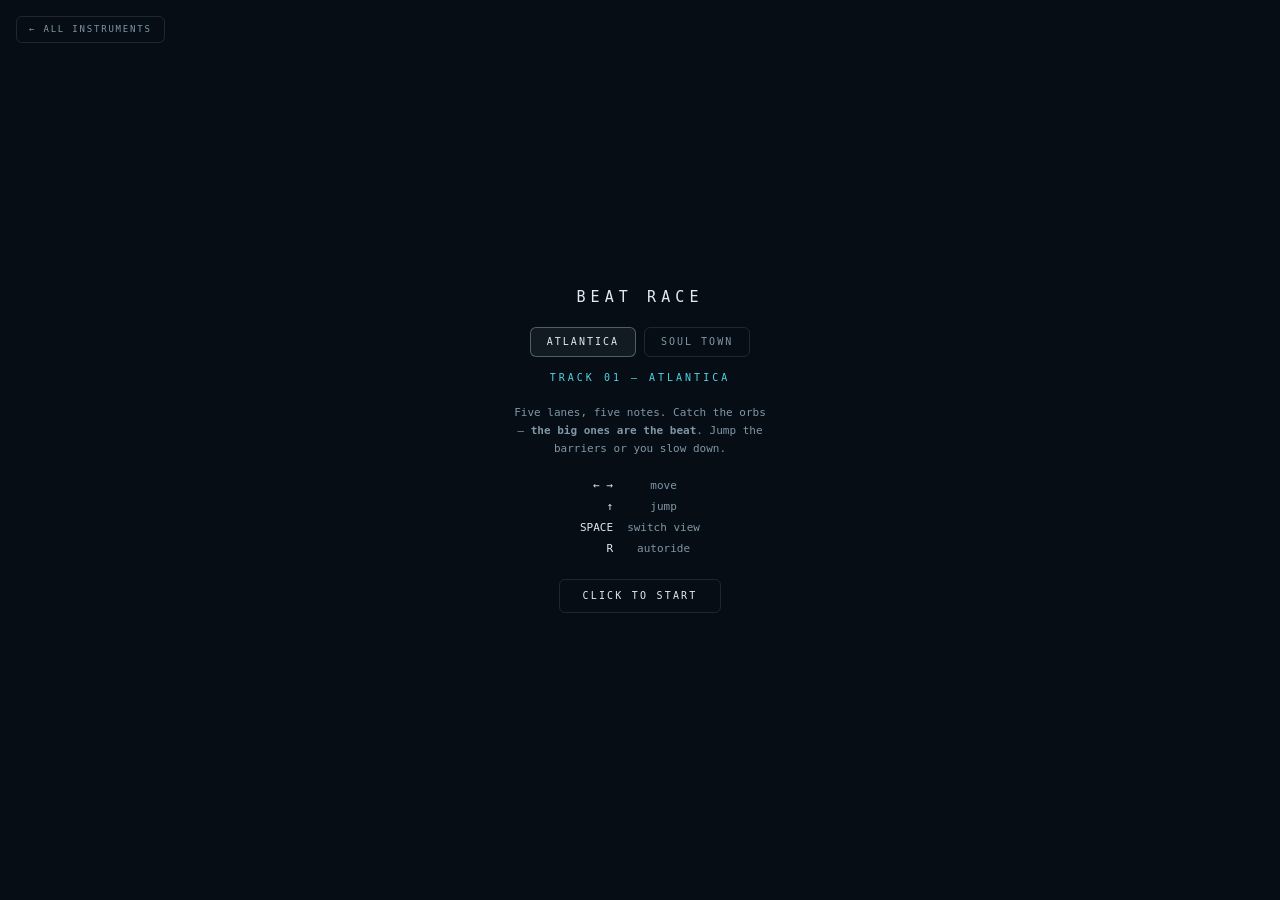
==== beat-race/index.html @ 7d14deda "No autoride badge on touch, and a double tap no longer stops it THE BADGE said "arrow key to take ov" ====
<!doctype html>
<meta charset="utf-8">
<title>Beat Race</title>
<meta name="viewport" content="width=device-width,initial-scale=1,viewport-fit=cover,user-scalable=no">
<style>
  :root{ --ink:#dfeaf2; --dim:#7f97a8; --panel:rgba(6,13,20,.66); --line:rgba(127,151,168,.20);
         --day:#f5a93c; --night:#4fd4e4; }
  *{box-sizing:border-box; -webkit-tap-highlight-color:transparent}
  html,body{margin:0;height:100%;background:#060d14;overflow:hidden;touch-action:none;
    overscroll-behavior:none;
    font:12px/1.45 ui-monospace,SFMono-Regular,Menlo,monospace;color:var(--ink);
    user-select:none;-webkit-user-select:none}
  /* touch-action does NOT inherit, so the copy on <body> was never governing
     the element the finger actually lands on. This is the one that counts. */
  canvas{position:fixed;inset:0;width:100%;height:100%;display:block;
    touch-action:none;-webkit-touch-callout:none}

  /* ── the mix IS the score readout ───────────────────────────────────── */
  #mix{position:fixed;left:14px;top:50%;transform:translateY(-50%);z-index:10;
    display:flex;flex-direction:column;gap:7px}
  .stem{display:flex;align-items:center;gap:8px}
  .stem .nm{width:40px;font-size:9px;letter-spacing:.13em;color:var(--dim);text-align:right}
  .stem .tr{position:relative;width:74px;height:5px;border-radius:3px;
    background:rgba(127,151,168,.16);overflow:hidden}
  .stem .fl{position:absolute;inset:0 auto 0 0;width:0%;border-radius:3px;background:var(--night)}
  .stem .rv{position:absolute;inset:0 auto 0 0;width:0%;border-radius:3px;opacity:.5}
  .stem.latched .nm{color:var(--ink)}
  .stem.here .nm{color:#fff}
  .stem.drums .fl{background:var(--day)}

  #hud{position:fixed;top:14px;right:14px;text-align:right;z-index:10;
    font-variant-numeric:tabular-nums}
  #hud .big{font-size:30px;line-height:1;letter-spacing:.01em}
  #hud .lbl{font-size:9px;letter-spacing:.16em;text-transform:uppercase;color:var(--dim);margin-top:2px}
  #hud .gear{margin-top:10px;font-size:11px;letter-spacing:.1em;color:var(--dim)}
  #hud .gear b{color:var(--ink);font-weight:400}
  #beats{display:flex;gap:4px;justify-content:flex-end;margin-top:9px}
  #beats i{width:6px;height:6px;border-radius:50%;background:rgba(127,151,168,.22)}

  #flow{position:fixed;top:14px;left:50%;transform:translateX(-50%);z-index:10;text-align:center;
    opacity:0;transition:opacity .18s}
  #flow.on{opacity:1}
  #flow .n{font-size:26px;line-height:1;color:var(--night)}
  #flow .l{font-size:9px;letter-spacing:.2em;text-transform:uppercase;color:var(--dim)}

  /* THE MULTIPLIER. Guitar Hero's real scoreboard: not a number that ticks up,
     but a step change you can hear arriving. Big, centred under the streak. */
  #mult{position:fixed;top:52px;left:50%;transform:translateX(-50%);z-index:10;
    text-align:center;font-variant-numeric:tabular-nums;
    opacity:0;transition:opacity .2s}
  #mult.on{opacity:1}
  #mult .x{font-size:38px;line-height:1;color:var(--day);
    text-shadow:0 0 22px rgba(245,169,60,.55);display:block}
  #mult .l{font-size:8px;letter-spacing:.24em;text-transform:uppercase;color:var(--dim);margin-top:3px}
  #mult.bump .x{animation:multbump .28s ease-out}
  @keyframes multbump{0%{transform:scale(1.55);color:#fff}100%{transform:scale(1)}}

  #judge{position:fixed;left:50%;top:62%;transform:translateX(-50%);z-index:10;
    font-size:11px;letter-spacing:.24em;text-transform:uppercase;opacity:0;pointer-events:none}
  #judge.show{animation:jf .5s ease-out}
  @keyframes jf{0%{opacity:1;transform:translate(-50%,0)}100%{opacity:0;transform:translate(-50%,-14px)}}

  #sect{position:fixed;left:0;right:0;bottom:22px;text-align:center;z-index:10;
    font-size:9px;letter-spacing:.28em;text-transform:uppercase;color:var(--dim)}

  #gate{position:fixed;inset:0;z-index:20;display:grid;place-content:center;justify-items:center;
    gap:16px;background:#060d14;text-align:center;padding:24px;cursor:pointer}
  #gate h2{margin:0;font-size:15px;letter-spacing:.34em;text-transform:uppercase;font-weight:400}
  #gate .track{font-size:10px;letter-spacing:.30em;text-transform:uppercase;color:var(--night);
    margin:-6px 0 2px}
  #gate .keys{display:grid;grid-template-columns:auto auto;gap:5px 14px;font-size:11px;
    color:var(--dim);margin:4px 0 2px}
  #gate .keys b{color:var(--ink);font-weight:400;text-align:right}
  #gate p{margin:0;max-width:38ch;font-size:11px;color:var(--dim);line-height:1.65}
  #gate .k{border:1px solid var(--line);border-radius:6px;padding:9px 22px;font-size:10px;
    letter-spacing:.22em;text-transform:uppercase;margin-top:4px}
  #gate.hide{display:none}
  /* THE TRACK PICKER. Two tracks now, so the gate has to ask — and it has to
     ask before the audio graph exists, because tempo, scale and echo are all
     properties of the track rather than settings on top of one. */
  #gate .back{position:absolute;top:16px;left:16px;font-size:9px;letter-spacing:.20em;
    text-transform:uppercase;color:var(--dim);text-decoration:none;
    border:1px solid var(--line);border-radius:6px;padding:6px 12px}
  #gate .back:hover{color:var(--ink)}
  #gate .picks{display:flex;gap:8px;margin:2px 0 4px}
  #gate .pick{border:1px solid var(--line);border-radius:6px;padding:7px 16px;
    font-size:10px;letter-spacing:.20em;text-transform:uppercase;color:var(--dim);
    cursor:pointer;transition:color .12s,border-color .12s,background .12s}
  #gate .pick.on{color:var(--ink);border-color:rgba(127,151,168,.55);
    background:rgba(127,151,168,.10)}

  #pausebtn{position:fixed;top:14px;left:14px;z-index:12;width:32px;height:32px;
    display:grid;place-content:center;border:1px solid var(--line);border-radius:7px;
    background:var(--panel);backdrop-filter:blur(12px);color:var(--dim);
    font-size:10px;letter-spacing:1px;cursor:pointer}
  #pausebtn:hover{color:var(--ink)}

  #pause{position:fixed;inset:0;z-index:15;display:none;place-content:center;justify-items:center;
    background:rgba(6,13,20,.74);backdrop-filter:blur(7px);cursor:pointer;text-align:center}
  #pause.on{display:grid}
  #pause .box{display:grid;justify-items:center;gap:12px;padding:26px 34px}
  #pause h3{margin:0;font-size:13px;letter-spacing:.34em;text-transform:uppercase;font-weight:400}
  #pause p{margin:0;max-width:34ch;font-size:11px;color:var(--dim);line-height:1.6}
  #pause .k{border:1px solid var(--line);border-radius:6px;padding:9px 22px;font-size:10px;
    letter-spacing:.22em;text-transform:uppercase}
  #pause .hint{font-size:9px;letter-spacing:.18em;color:var(--dim)}
  #pause .vol{display:flex;align-items:center;gap:10px;margin:4px 0 2px;cursor:default}
  #pause .vol label{font-size:9px;letter-spacing:.18em;text-transform:uppercase;color:var(--dim);width:44px;text-align:right}
  #pause .vol span{font-size:10px;color:var(--ink);width:26px;text-align:left;font-variant-numeric:tabular-nums}
  #pause .vol input[type=range]{width:160px;height:2px;-webkit-appearance:none;appearance:none;
    background:var(--line);border-radius:2px;outline:none;cursor:pointer}
  #pause .vol input[type=range]::-webkit-slider-thumb{-webkit-appearance:none;width:12px;height:12px;
    border-radius:50%;background:var(--ink);cursor:pointer}
  #pause .vol input[type=range]::-moz-range-thumb{width:12px;height:12px;border:0;border-radius:50%;
    background:var(--ink);cursor:pointer}

  /* THE TOUCH HINT. Shown once, on coarse pointers only, and gone after five
     seconds or on the first touch — whichever comes first. A control legend
     that stays up is clutter; one that never appears leaves a phone player
     guessing at a game with no visible buttons. */
  #thint{position:fixed;left:50%;top:50%;transform:translate(-50%,-50%);z-index:14;
    display:none;grid-auto-flow:row;gap:9px;justify-items:center;
    padding:18px 26px;border-radius:14px;
    border:1px solid var(--line);background:rgba(6,13,20,.82);backdrop-filter:blur(12px);
    pointer-events:none;transition:opacity .45s ease}
  #thint.on{display:grid}
  #thint.fade{opacity:0}
  #thint .r{display:flex;align-items:center;gap:11px;font-size:10px;
    letter-spacing:.18em;text-transform:uppercase;color:var(--dim);white-space:nowrap}
  #thint .r b{color:var(--ink);font-weight:400;font-size:15px;width:26px;text-align:center}
  @media (hover:none) and (pointer:coarse){
    #thint.arm{display:grid}
    /* No keyboard legend on a phone — the swipe hint covers it a second later. */
    #gate .keys{display:none}
  }

  /* ── THE ARROW PADS ──────────────────────────────────────────────────
     Only shown when they are switched on (phones, by default). Bottom
     corners, because that is where thumbs already are when a phone is held
     in landscape, and because the middle of the screen is the game. Left
     thumb steers, right thumb takes the vertical — one hand per axis rather
     than one hand doing everything. */
  #pads{display:none}
  #pads.on{display:block}
  #pads .pad{position:fixed;bottom:12px;z-index:11;display:flex;gap:10px}
  #pads .lr{left:56px}                       /* clear of the pause button */
  #pads .ud{right:14px;flex-direction:column}
  .pk{width:52px;height:52px;padding:0;display:grid;place-content:center;
    border:1px solid var(--line);border-radius:13px;
    background:rgba(6,13,20,.62);backdrop-filter:blur(10px);color:var(--ink);
    font:19px/1 ui-monospace,SFMono-Regular,Menlo,monospace;
    touch-action:none;user-select:none;-webkit-user-select:none;cursor:pointer;
    transition:background .09s ease,border-color .09s ease}
  .pk.hit{background:rgba(79,212,228,.24);border-color:rgba(79,212,228,.65);color:#fff}
  /* Down does nothing in chase view — there is nothing below the deck. Dimmed
     rather than removed, so the pad does not change shape twice a song. */
  #pads:not(.side) .pk[data-dir=down]{opacity:.26}
  /* The status line lives along the bottom; the pads now own that strip. */
  body.pads #sect{bottom:74px}

  /* The ?touchdebug readout. Off unless the URL asks for it. */
  #tdbg{position:fixed;left:8px;top:8px;z-index:30;display:none;white-space:pre;
    padding:8px 10px;border-radius:8px;border:1px solid var(--line);
    background:rgba(6,13,20,.88);color:var(--ink);pointer-events:none;
    font:9px/1.55 ui-monospace,SFMono-Regular,Menlo,monospace}
  #tdbg.on{display:block}

  /* AUTORIDE badge. Deliberately obvious — a demo mode that is not clearly
     signposted reads as the controls having stopped working. */
  #auto{position:fixed;left:50%;bottom:44px;transform:translateX(-50%);z-index:11;
    display:none;align-items:center;gap:8px;padding:6px 14px;border-radius:999px;
    border:1px solid rgba(245,169,60,.55);background:rgba(6,13,20,.72);
    backdrop-filter:blur(10px);
    font-size:9px;letter-spacing:.26em;text-transform:uppercase;color:var(--day)}
  #auto.on{display:flex}
  #auto i{width:6px;height:6px;border-radius:50%;background:var(--day);
    animation:autopulse 1.1s ease-in-out infinite}
  @keyframes autopulse{0%,100%{opacity:1}50%{opacity:.25}}

  @media (max-width:640px){ #mix{left:8px;gap:5px} .stem .tr{width:52px} .stem .nm{width:34px}
    #pausebtn{top:auto;bottom:14px;left:14px}
    /* The status line ran full-bleed into the pause button and off both edges on
       a 375px screen. Pad it clear of the button and let it wrap. */
    /* Inset the ELEMENT, not just its padding — a full-bleed box still sits
       under the pause button even when the text inside it is padded clear. */
    #sect{left:56px;right:56px;font-size:8px;letter-spacing:.13em;line-height:1.6}
    #mult .x{font-size:30px}
    #auto{bottom:56px;font-size:8px;letter-spacing:.18em;padding:5px 11px} }

  /* NO AUTORIDE BADGE ON A TOUCH DEVICE. It says "arrow key to take over",
     which is advice for hardware the phone does not have, and it sits in the
     bottom third of the screen — exactly where the thumb lives and where the
     status line already is. On a small screen it stopped reading as a
     signpost and started reading as a warning about something being wrong.

     Matched on `.on` rather than the bare id, because `#auto.on` is a more
     specific selector than `#auto` and would otherwise win. Coarse pointer
     only: on a desktop the badge is doing its job and stays. */
  @media (hover:none) and (pointer:coarse){ #auto, #auto.on{display:none} }
</style>

<canvas id="c"></canvas>

<div id="mix"></div>

<div id="hud">
  <div class="big" id="bpm">124</div>
  <div class="lbl">bpm</div>
  <div class="gear">gear <b id="gear">2</b>/4 &nbsp;·&nbsp; <b id="subdiv">8ths</b></div>
  <div id="beats"><i></i><i></i><i></i><i></i></div>
</div>

<div id="flow"><div class="n" id="flowN">0</div><div class="l">flow</div></div>
<div id="mult"><div class="x">×1</div><div class="l">multiplier</div></div>
<div id="thint">
  <div class="r"><b>&#8596;</b>swipe to change lane</div>
  <div class="r"><b>&#8593;</b>swipe up to jump</div>
  <div class="r"><b>&#8597;</b>side view: up / down the staff</div>
  <div class="r"><b>&#8226;&#8226;</b>double tap to switch view</div>
</div>
<div id="auto"><i></i>Autoride &nbsp;·&nbsp; arrow key to take over</div>
<div id="judge"></div>
<div id="tdbg"></div>
<div id="pads">
  <div class="pad lr">
    <button class="pk" data-dir="left"  aria-label="Move left">&#8592;</button>
    <button class="pk" data-dir="right" aria-label="Move right">&#8594;</button>
  </div>
  <div class="pad ud">
    <button class="pk" data-dir="up"   aria-label="Jump, or up the staff">&#8593;</button>
    <button class="pk" data-dir="down" aria-label="Down the staff">&#8595;</button>
  </div>
</div>
<div id="sect"></div>
<div id="pausebtn" title="Pause (Esc)">❙❙</div>

<div id="pause">
  <div class="box">
    <h3>Paused</h3>
    <p>The audio clock is frozen. Nothing drifts while you're away.</p>
    <div class="vol">
      <label for="vol">Music</label>
      <input id="vol" type="range" min="0" max="100" step="1" value="80">
      <span id="vol_v">80</span>
    </div>
    <div class="k">Resume</div>
    <div class="k" id="padbtn">On-screen arrows: On</div>
    <div class="k" id="autobtn">Autoride</div>
    <div class="k" id="menubtn">Back to menu</div>
    <div class="hint">Esc or P &nbsp;·&nbsp; M to mute &nbsp;·&nbsp; R autoride</div>
  </div>
</div>

<div id="gate">
  <a class="back" id="gback" href="../index.html">&#8592; All instruments</a>
  <h2>Beat Race</h2>
  <div class="picks">
    <div class="pick on" data-track="atlantica">Atlantica</div>
    <div class="pick" data-track="soultown">Soul Town</div>
  </div>
  <div class="track" id="gtrack">Track 01 — Atlantica</div>
  <p id="gblurb">Five lanes, five notes. Catch the orbs — <b>the big ones are the beat</b>.
     Jump the barriers or you slow down.</p>
  <div class="keys">
    <b>&larr; &rarr;</b><span>move</span>
    <b>&uarr;</b><span>jump</span>
    <b>SPACE</b><span>switch view</span>
    <b>R</b><span>autoride</span>
  </div>
  <div class="k" id="startk">Click to start</div>
</div>

<script>
"use strict";

/* ══════════════════════════════════════════════════════════════════════════
   BEAT RACE — playable slice
   Built on the verified Look Test 01 renderer.

   ARCHITECTURE, non-negotiable: the audio clock is the master clock.
   Nothing integrates dt. World scroll, object positions, the player's own
   position in the song — all are pure functions of AudioContext.currentTime
   via songBeat(). A dropped frame costs a frame of animation, never a beat,
   and tempo changes stay exact because beats (not seconds) address the chart.
   ══════════════════════════════════════════════════════════════════════════ */

/* ── constants ─────────────────────────────────────────────────────────── */
const LANES = 5, LANE_W = 3.4;
const UPB = 20;                    // world units travelled per beat  → MPH = BPM
const PLAYER_Z = -15;              // player's fixed z; the world comes to them
// The track is ALWAYS above water. Swell is scenery below the deck, never on it.
// Max wave height is ~5.5 * amp, and amp is capped below, so 4.6 clears it.
const DECK_Y = 4.6;
// House tempos. The old top gear (170) is not four-to-the-floor any more, it is
// hard techno — the kick stops swinging and starts machine-gunning.
let GEARS = [120, 126, 134, 146];      // per track; selectTrack() rebinds
const CURVE_W = 27;                // lateral offset a branch moves the centreline
const JUNC_LEAD = 16;              // beats between committing a branch and riding it
const laneX = l => (l - 2) * LANE_W;

/* ── tiny mat4 ─────────────────────────────────────────────────────────── */
const M4 = {
  persp(fovy, asp, n, f){ const t = 1/Math.tan(fovy/2), nf = 1/(n-f);
    return new Float32Array([t/asp,0,0,0, 0,t,0,0, 0,0,(f+n)*nf,-1, 0,0,2*f*n*nf,0]); },
  lookAt(eye, ctr, up){
    let zx=eye[0]-ctr[0], zy=eye[1]-ctr[1], zz=eye[2]-ctr[2];
    let l=Math.hypot(zx,zy,zz)||1; zx/=l; zy/=l; zz/=l;
    let xx=up[1]*zz-up[2]*zy, xy=up[2]*zx-up[0]*zz, xz=up[0]*zy-up[1]*zx;
    l=Math.hypot(xx,xy,xz)||1; xx/=l; xy/=l; xz/=l;
    const yx=zy*xz-zz*xy, yy=zz*xx-zx*xz, yz=zx*xy-zy*xx;
    return new Float32Array([xx,yx,zx,0, xy,yy,zy,0, xz,yz,zz,0,
      -(xx*eye[0]+xy*eye[1]+xz*eye[2]), -(yx*eye[0]+yy*eye[1]+yz*eye[2]),
      -(zx*eye[0]+zy*eye[1]+zz*eye[2]), 1]); },
  mul(a,b){ const o=new Float32Array(16);
    for(let c=0;c<4;c++) for(let r=0;r<4;r++){ let s=0;
      for(let k=0;k<4;k++) s+=a[k*4+r]*b[c*4+k]; o[c*4+r]=s; } return o; }
};

/* ── GL bootstrap ──────────────────────────────────────────────────────── */
const cv = document.getElementById('c');
const gl = cv.getContext('webgl2', {antialias:false, alpha:false, depth:true, powerPreference:'high-performance'});
if(!gl){ document.getElementById('gate').innerHTML =
  '<h2>WebGL2 required</h2><p>Try a current Chrome, Safari or Firefox.</p>'; throw new Error('no webgl2'); }

function sh(t, src){ const s=gl.createShader(t); gl.shaderSource(s, src.trim()); gl.compileShader(s);
  if(!gl.getShaderParameter(s, gl.COMPILE_STATUS)){
    console.error(gl.getShaderInfoLog(s), src.trim().split('\n').map((l,i)=>(i+1)+' '+l).join('\n'));
    throw new Error('shader compile'); } return s; }
function prog(vs, fs){ const p=gl.createProgram();
  gl.attachShader(p, sh(gl.VERTEX_SHADER, vs)); gl.attachShader(p, sh(gl.FRAGMENT_SHADER, fs));
  gl.linkProgram(p);
  if(!gl.getProgramParameter(p, gl.LINK_STATUS)){ console.error(gl.getProgramInfoLog(p)); throw new Error('link'); }
  const u={}, n=gl.getProgramParameter(p, gl.ACTIVE_UNIFORMS);
  for(let i=0;i<n;i++){ const nm=gl.getActiveUniform(p,i).name.replace(/\[0\]$/,'');
    u[nm]=gl.getUniformLocation(p,nm); } return {p,u}; }

/* THE FADE CURVE IS QUINTIC, not cubic, and that one line is why the sky
   stopped looking like a quilt.

   Value noise interpolates a random number per lattice cell. The cubic
   smoothstep f²(3−2f) is C1 — value and slope match across a cell boundary,
   but CURVATURE does not, so there is a second-derivative step on every
   lattice line. Put that through anything with a hard response (the sky runs
   its cloud field through a smoothstep, which is exactly that) and the step
   prints as a straight edge. You get a grid of rectangles at whatever size the
   top octave happens to be, which is what "you can count the pixels" was: not
   resolution, the lattice showing through.

   Measured, sampling |d²/dx²| across 400 cells at 512 samples each:

     cubic     boundary 1.74   interior 0.19    boundary is 9.0x sharper
     quintic   boundary 0.04   interior 0.49    boundary is 0.09x

   Perlin's quintic f³(6f²−15f+10) is C2, so the curvature matches too. It does
   not remove the curvature — it MOVES it off the cell edges and spreads it
   through the interior, which is why the total goes up slightly while the grid
   disappears entirely. Same cost to within a multiply, and every reader of this
   file gets it at once: sky, water, the paper cockle, the watercolour bleed. */
const NOISE = `
float hash21(vec2 p){ p = fract(p*vec2(123.34, 345.45)); p += dot(p, p+34.345); return fract(p.x*p.y); }
float vnoise(vec2 p){ vec2 i=floor(p), f=fract(p); vec2 u=f*f*f*(f*(f*6.0-15.0)+10.0);
  return mix(mix(hash21(i), hash21(i+vec2(1,0)), u.x),
             mix(hash21(i+vec2(0,1)), hash21(i+vec2(1,1)), u.x), u.y); }
float fbm(vec2 p){ float a=0.5,s=0.0; for(int i=0;i<5;i++){ s+=a*vnoise(p); p*=2.03; p+=11.7; a*=0.5; } return s; }
// Six octaves and a gentler roll-off, for the sky specifically: cloud is the
// one place in the frame with no geometry to break up the field, so it needs
// the extra detail and it can afford it — one fullscreen triangle.
float fbmSky(vec2 p){ float a=0.5,s=0.0,n=0.0;
  for(int i=0;i<6;i++){ s+=a*vnoise(p); n+=a; p*=2.17; p+=11.7; a*=0.54; } return s/n; }
float fbm2(vec2 p){ return 0.5*vnoise(p) + 0.25*vnoise(p*2.03 + 11.7); }
float washStep(float x, float steps, float soft){ float sc=x*steps, i=floor(sc), f=fract(sc);
  return (i + smoothstep(0.5-soft, 0.5+soft, f)) / steps; }
`;

/* ── wave field (must stay identical to the JS mirror below) ───────────── */
const WAVE_GLSL = `
const vec4 W0 = vec4( 0.34779, 0.93750, 64.0, 3.10);
const vec4 W1 = vec4( 0.42272,-0.90625, 32.0, 1.55);
const vec4 W2 = vec4(-0.51134, 0.85938, 16.0, 0.62);
const vec4 W3 = vec4( 0.42272, 0.90625,  8.0, 0.23);
const vec4 OMEGA = vec4(0.7853982, 1.5707963, 2.3561945, 3.9269908);
const vec4 SHARP = vec4(1.55, 1.32, 1.12, 1.00);
float waveH(vec2 p, float t, float amp){
  vec4 ws[4]; ws[0]=W0; ws[1]=W1; ws[2]=W2; ws[3]=W3;
  float h = 0.0;
  for(int i=0;i<4;i++){
    float k = 6.2831853 / ws[i].z;
    float ph = k*dot(ws[i].xy, p) - OMEGA[i]*t;
    // max() is load-bearing: pow(x,y) is UNDEFINED for x<0 and returns NaN.
    float s = pow(max(sin(ph)*0.5 + 0.5, 0.0), SHARP[i]);
    h += ws[i].w * amp * (s*2.0 - 1.0);
  }
  return h;
}`;

// JS mirror. Any edit to WAVE_GLSL must be made here too or the Saige will
// float above / sink into the water it is supposed to be riding.
const WAVES = [
  {dx: 0.34779, dy: 0.93750, len:64, amp:3.10, om:0.7853982, sh:1.55},
  {dx: 0.42272, dy:-0.90625, len:32, amp:1.55, om:1.5707963, sh:1.32},
  {dx:-0.51134, dy: 0.85938, len:16, amp:0.62, om:2.3561945, sh:1.12},
  {dx: 0.42272, dy: 0.90625, len: 8, amp:0.23, om:3.9269908, sh:1.00}
];
function waveH(x, z, t, amp){
  let h = 0;
  for(const w of WAVES){
    const k = 6.2831853 / w.len;
    const ph = k*(w.dx*x + w.dy*z) - w.om*t;
    const s = Math.pow(Math.max(Math.sin(ph)*0.5 + 0.5, 0), w.sh);
    h += w.amp * amp * (s*2 - 1);
  }
  return h;
}

/* ── palettes ──────────────────────────────────────────────────────────
   One per world. `tod` runs 0→1 across the first 220 beats, so every track is
   a long night turning over into morning — the same arc, two different nights. */
const PAL_WATER = {
  night:{ zenith:[0.031,0.055,0.106], mid:[0.055,0.145,0.231], horizon:[0.208,0.372,0.451],
          sun:[0.541,0.831,0.902], deep:[0.035,0.098,0.157], body:[0.078,0.243,0.333],
          crest:[0.639,0.906,0.945], sunDir:[-0.35,0.28,-0.9], silh:[0.031,0.075,0.114] },
  day:  { zenith:[0.169,0.086,0.263], mid:[0.522,0.192,0.376], horizon:[0.898,0.545,0.271],
          sun:[1.000,0.780,0.451], deep:[0.184,0.100,0.239], body:[0.455,0.224,0.376],
          crest:[0.988,0.827,0.706], sunDir:[0.30,0.20,-0.93], silh:[0.086,0.043,0.098] }
};
/* SOUL TOWN. Sodium and indigo — the two colours of a city street at night and
   nothing else. The "ocean" here is WET ASPHALT: `deep` is the road, `body` the
   sheen on it, and `crest` is the streetlight lying in the water, which is why
   it is the brightest thing in the palette and warm rather than white. `sun`
   sits low and orange because there is no sun — it is the glow of the town
   itself coming back off the underside of the cloud. */
const PAL_STREET = {
  night:{ zenith:[0.020,0.024,0.055], mid:[0.062,0.058,0.118], horizon:[0.420,0.235,0.130],
          sun:[1.000,0.620,0.280], deep:[0.055,0.052,0.064], body:[0.101,0.095,0.115],
          crest:[0.960,0.585,0.270], sunDir:[-0.30,0.16,-0.94], silh:[0.030,0.028,0.050] },
  day:  { zenith:[0.196,0.157,0.278], mid:[0.478,0.318,0.322], horizon:[0.918,0.616,0.357],
          sun:[1.000,0.839,0.549], deep:[0.098,0.090,0.106], body:[0.204,0.180,0.200],
          crest:[1.000,0.855,0.620], sunDir:[0.28,0.16,-0.95], silh:[0.090,0.072,0.102] }
};
let PAL = PAL_WATER;
const mixArr = (a,b,t)=>a.map((v,i)=>v+(b[i]-v)*t);

/* ══ shaders ═══════════════════════════════════════════════════════════ */
const fsTri = `#version 300 es
const vec2 P[3] = vec2[3](vec2(-1.,-1.), vec2(3.,-1.), vec2(-1.,3.));
out vec2 vUV;
void main(){ vUV = P[gl_VertexID]*0.5+0.5; gl_Position = vec4(P[gl_VertexID], 0.999, 1.0); }`;

const skyFS = `#version 300 es
precision highp float;
in vec2 vUV; out vec4 fragColor;
uniform vec3 uZenith, uMid, uHorizon, uSun;
uniform vec2 uSunUV; uniform float uTime, uAspect;
${NOISE}
void main(){
  float y = vUV.y;
  vec3 col = mix(uHorizon, uMid, smoothstep(0.0, 0.42, y));
  col = mix(col, uZenith, smoothstep(0.34, 1.0, y));
  /* CLOUD. Two layers at different scales rather than one thresholded field:
     a soft base that gives the sky its weight and a finer one laid over it for
     edge detail. The old single layer went through smoothstep(0.42, 0.86),
     which is a hard enough response to print the noise lattice straight onto
     the screen — soft edges are what stop a cloud from having corners. */
  vec2 sp = vec2(vUV.x*uAspect*2.1, y*3.4);
  float base = fbmSky(sp*2.2 + vec2(uTime*0.008, 0.0));
  float fine = fbmSky(sp*6.1 + vec2(uTime*0.013, 4.7));
  /* The threshold sits ABOVE the mean, and that is not a taste call. Averaging
     two independent noise fields halves the variance, so the combined field
     clusters hard around 0.5 — keep the old threshold and most of the sky
     crosses it, which is how a thin band of cloud became solid overcast the
     first time this was tried. Cloud cover is the area above the cut, so the
     cut has to move with the variance. */
  float cl = smoothstep(0.505, 0.80, base*0.78 + fine*0.22) * smoothstep(0.02, 0.32, y);
  col = mix(col, mix(uMid, uSun, 0.45), cl*0.42);
  float d = length((vUV - uSunUV) * vec2(uAspect, 1.0));
  col += uSun * (0.30*exp(-d*3.4) + 0.14*exp(-d*10.0));
  col = mix(col, uHorizon, smoothstep(0.10, 0.0, y));
  /* DITHER. A sky is a long shallow gradient across a thousand pixels of an
     8-bit buffer, which is fewer than one code value per twenty pixels — so it
     bands, and banding on a gradient looks exactly like low resolution. A
     sub-LSB triangular dither breaks the contour up below the level anyone can
     see as noise, and the gradient reads as continuous. */
  float dth = (hash21(gl_FragCoord.xy) + hash21(gl_FragCoord.yx + 7.3) - 1.0) / 255.0;
  fragColor = vec4(col + dth, 1.0);
}`;

const oceanVS = `#version 300 es
precision highp float;
layout(location=0) in vec2 aXZ;
uniform mat4 uVP; uniform float uTime, uAmp, uTravel, uOriginX, uHwBase, uHwSlope;
out vec3 vWorld; out vec3 vN; out float vH; out float vSlope;
${WAVE_GLSL}
/* THE OCEAN FOLLOWS THE CAMERA IN X. It did not, and that was a real bug:
   the grid is built once around world x=0 with a near-field half-width of only
   ~17 units, while a single branch fork walks the track centreline 27 units
   sideways (three forks = 81). The camera drove off the edge of its own water,
   which is why the sea tore up when you changed lane or took a fork.

   uOriginX rides the track centreline, so the mesh is always centred under the
   camera. The wave is still sampled at TRUE world x (aXZ.x + uOriginX), so the
   water stays locked to the world and does not slide along with you — only the
   tessellation moves. Sampling at aXZ.x alone would drag the whole sea
   sideways with the camera, which looks like the boat is stationary and the
   ocean is on rails. */
/* aXZ.x is NORMALISED to [-1,1]; the real half-width is computed here, per
   frame, from the live camera FOV and aspect. It used to be baked into the
   buffer as 14 + |z|*1.05, and that slope corresponds to a 46.4-degree
   half-angle — narrower than the 48.8 degrees a 60-degree FOV actually spans on
   a 2:1 window, and it only gets worse as the window widens. The ocean was
   therefore ALWAYS too narrow for the frustum: short by ~2 units at the near
   row, ~11 at mid distance and ~42 at the far edge, which is the strip of bare
   sky down each side of the screen. Deriving it from the camera means it cannot
   be wrong at any aspect ratio.
   NOTE: no backticks in here — this comment lives inside a JS template
   literal, and one would end the shader string. */
void main(){
  float hw = uHwBase + abs(aXZ.y)*uHwSlope;
  float wx = aXZ.x*hw + uOriginX;
  vec2 p = vec2(wx, aXZ.y + uTravel);
  float e = 0.6;
  float h  = waveH(p,               uTime, uAmp);
  float hx = waveH(p + vec2(e,0.0), uTime, uAmp);
  float hz = waveH(p + vec2(0.0,e), uTime, uAmp);
  float dhdx = (hx-h)/e, dhdz = (hz-h)/e;
  vN = normalize(vec3(-dhdx, 1.0, -dhdz));
  vSlope = length(vec2(dhdx, dhdz));
  vWorld = vec3(wx, h, aXZ.y);
  vH = h;
  gl_Position = uVP * vec4(wx, h, aXZ.y, 1.0);
}`;

const oceanFS = `#version 300 es
precision highp float;
in vec3 vWorld; in vec3 vN; in float vH; in float vSlope;
out vec4 fragColor;
uniform vec3 uDeep, uBody, uCrest, uHorizonCol, uSunDir, uSunCol;
uniform float uAmp, uBands, uTravel;
${NOISE}
void main(){
  vec3 N = normalize(vN);
  float hn = clamp(vH / max(uAmp*4.6, 0.001), -1.0, 1.0);
  vec2 wp = vWorld.xz*0.11 + vec2(0.0, uTravel*0.11);
  float grain = fbm(wp*2.4);
  vec3 col = mix(uDeep, uBody, smoothstep(-0.75, 0.80, hn + (grain-0.5)*0.30));
  float hi = smoothstep(0.44, 0.90, hn + (grain-0.5)*0.42);
  float sl = smoothstep(0.30, 0.72, vSlope);
  col = mix(col, uCrest, clamp(hi*sl, 0.0, 1.0)*0.88);
  float ndl = dot(N, normalize(uSunDir))*0.5 + 0.5;
  float lit = washStep(clamp(ndl,0.0,1.0), uBands, 0.28);
  col *= mix(0.62, 1.20, lit);
  col += uSunCol * lit * 0.045;
  col = mix(col, uHorizonCol*0.85, 0.15*clamp(N.y, 0.0, 1.0));
  float dist = -vWorld.z;
  float fog = 1.0 - exp(-pow(max(dist,0.0)*0.0053, 1.78));
  col = mix(col, uHorizonCol, clamp(fog, 0.0, 1.0));
  fragColor = vec4(col, 1.0);
}`;

/* ── instanced flat-shaded objects: deck, pillars, hazards, orbs, Saige ── */
const objVS = `#version 300 es
precision highp float;
layout(location=0) in vec3 aPos;
layout(location=1) in vec3 aNrm;
layout(location=2) in vec3 iPos;
layout(location=3) in vec3 iScale;
layout(location=4) in vec3 iCol;
layout(location=5) in vec3 iRot;    // x = pitch (wheelie), y = roll (lean), z = yaw
layout(location=6) in float iGlow;
uniform mat4 uVP;
uniform vec3 uCam;
out vec3 vN; out vec3 vCol; out float vGlow; out float vDist;
void main(){
  float cp=cos(iRot.x), sp=sin(iRot.x), cr=cos(iRot.y), sr=sin(iRot.y);
  float cy=cos(iRot.z), sy=sin(iRot.z);
  mat3 RX = mat3(1.,0.,0.,  0.,cp,sp,  0.,-sp,cp);
  mat3 RZ = mat3(cr,sr,0., -sr,cr,0.,  0.,0.,1.);
  /* YAW. New, and the reason a corner is drawable at all: a kerb, a lane
     divider or a building on a street running east-west has to be square to
     THAT street, not to the one you happen to be on. Applied innermost so it
     turns the object about its own axis before the lean and wheelie ride on
     top of it. */
  mat3 RY = mat3(cy,0.,-sy,  0.,1.,0.,  sy,0.,cy);
  mat3 R = RZ * RX * RY;
  vec3 wp = R * (aPos * iScale) + iPos;
  vN = normalize(R * aNrm);
  /* FOG BY DISTANCE FROM THE CAMERA, not by -z. On a straight track the two
     agree and this changed nothing; around a corner they do not, and the old
     one made the street you are turning INTO clearer than the one you are on,
     because its geometry sits off to the side at a small -z. */
  vCol = iCol; vGlow = iGlow; vDist = length(wp - uCam);
  gl_Position = uVP * vec4(wp, 1.0);
}`;

const objFS = `#version 300 es
precision highp float;
in vec3 vN; in vec3 vCol; in float vGlow; in float vDist;
out vec4 fragColor;
uniform vec3 uSunDir, uHorizonCol;
uniform float uBands;
${NOISE}
void main(){
  vec3 N = normalize(vN);
  float ndl = dot(N, normalize(uSunDir))*0.5 + 0.5;
  float lit = washStep(clamp(ndl,0.0,1.0), uBands, 0.30);
  vec3 col = vCol * mix(0.52, 1.18, lit);
  col = mix(col, vCol, vGlow);            // emissive objects ignore the light
  col += vCol * vGlow * 0.55;
  float fog = 1.0 - exp(-pow(max(vDist,0.0)*0.0053, 1.78));
  col = mix(col, uHorizonCol, clamp(fog,0.0,1.0) * (1.0 - vGlow*0.55));
  fragColor = vec4(col, 1.0);
}`;

const silhVS = `#version 300 es
precision highp float;
layout(location=0) in vec2 aQuad;
uniform mat4 uVP; uniform vec3 uPos; uniform vec2 uSize;
out vec2 vUV;
void main(){ vUV = aQuad*0.5+0.5;
  vec3 w = uPos + vec3(aQuad.x*uSize.x*0.5, (aQuad.y*0.5+0.5)*uSize.y, 0.0);
  gl_Position = uVP * vec4(w, 1.0); }`;

const silhFS = `#version 300 es
precision highp float;
in vec2 vUV; out vec4 fragColor;
uniform sampler2D uTex; uniform vec3 uSilh, uHorizonCol; uniform float uFog;
void main(){
  float a = texture(uTex, vec2(vUV.x, 1.0-vUV.y)).a;
  if(a < 0.02) discard;
  vec3 col = mix(uSilh, uHorizonCol*0.82, uFog*0.86);
  fragColor = vec4(col, a * (1.0 - uFog*0.42));
}`;

const postFS = `#version 300 es
precision highp float;
in vec2 vUV; out vec4 fragColor;
uniform sampler2D uColor, uDepth, uPaperTex;
uniform vec2 uTexel, uPaperScale;
uniform float uWet, uNear, uFar, uShake;
${NOISE}
float linDepth(vec2 uv){ float z = texture(uDepth, uv).r*2.0-1.0;
  return (2.0*uNear*uFar) / (uFar + uNear - z*(uFar-uNear)); }
void main(){
  vec2 uv = vUV;
  if(uShake > 0.001){                      // impact judder, screen space
    uv += vec2(vnoise(vec2(uWet*90.0, 3.0))-0.5, vnoise(vec2(7.0, uWet*90.0))-0.5) * uShake * 0.03;
  }
  float wet = uWet;
  vec2 px = uTexel;

  // 1. BLEED — pigment migrating through wet paper. Low frequency by necessity:
  //    high-frequency flow reads as digital noise, not as water in paper.
  float n1 = vnoise(uv*4.0 + 3.1)*0.65 + vnoise(uv*9.0 + 1.3)*0.35;
  float n2 = vnoise(uv*4.0 + 19.7)*0.65 + vnoise(uv*9.0 + 27.1)*0.35;
  vec2 flow = (vec2(n1,n2) - 0.5) * 2.0;
  float bleedR = 1.6 + wet*2.6;
  vec3 col = texture(uColor, uv + flow*px*bleedR).rgb;
  col = mix(col, texture(uColor, uv + flow*px*bleedR*2.7).rgb, 0.34);

  // 2. EDGE POOLING — pigment concentrating where the wash stops
  float wob = (vnoise(uv*22.0)-0.5)*2.4;
  vec2 o = px * (1.0+wob) * 1.5;
  float d0 = linDepth(uv), dE = 0.0;
  dE = max(dE, abs(linDepth(uv+vec2(o.x,0.0))-d0));
  dE = max(dE, abs(linDepth(uv-vec2(o.x,0.0))-d0));
  dE = max(dE, abs(linDepth(uv+vec2(0.0,o.y))-d0));
  dE = max(dE, abs(linDepth(uv-vec2(0.0,o.y))-d0));
  float depthEdge = smoothstep(0.010, 0.075, dE/max(d0,1.0)) * exp(-d0*0.0055);
  const vec3 L = vec3(0.299,0.587,0.114);
  float l0 = dot(col, L), lE = 0.0;
  lE = max(lE, abs(dot(texture(uColor, uv+vec2(o.x,0.0)).rgb, L) - l0));
  lE = max(lE, abs(dot(texture(uColor, uv+vec2(0.0,o.y)).rgb, L) - l0));
  float edge = clamp(max(depthEdge, smoothstep(0.045,0.30,lE)*0.75), 0.0, 1.0) * (0.55 + wet*0.65);
  col *= 1.0 - edge*0.55;
  col = mix(col, col*vec3(0.86,0.94,1.06), edge*0.5);

  // 3. PAPER — screen space, static. The paper never moves; the painting does.
  float grain = texture(uPaperTex, vUV*uPaperScale).r;
  float cockle = fbm2(vUV*vec2(4.5,2.8));
  float tooth = (grain-0.5)*0.15 + (cockle-0.5)*0.075;
  float lum = dot(col, L);
  float gran = 1.0 - abs(lum-0.42)*2.0;
  col *= 1.0 + tooth*(0.55 + clamp(gran,0.0,1.0)*0.9);

  col = mix(col, col*vec3(1.03,1.0,0.97), 0.5);
  col += vec3(0.012,0.020,0.030)*wet;
  col *= 1.0 - smoothstep(0.42,0.98,length(vUV-0.5))*0.42;
  // And again at the end: the vignette and the paper wash both reintroduce
  // shallow gradients after the sky has already been dithered.
  col += (hash21(gl_FragCoord.xy*1.7) + hash21(gl_FragCoord.yx*1.3 + 19.1) - 1.0) / 255.0;
  fragColor = vec4(max(col,0.0), 1.0);
}`;

const P_sky   = prog(fsTri, skyFS);
const P_ocean = prog(oceanVS, oceanFS);
const P_obj   = prog(objVS, objFS);
const P_silh  = prog(silhVS, silhFS);
const P_post  = prog(fsTri, postFS);

/* ── ocean projected grid ──────────────────────────────────────────────── */
const GW=200, GD=150, ZN=3, ZF=430;
const overts = new Float32Array((GW+1)*(GD+1)*2);
/* x is stored NORMALISED (-1..1) and scaled in the vertex shader, so the sheet
   can be re-fitted to the camera every frame without touching the buffer. */
{ let k=0;
  for(let j=0;j<=GD;j++){ const t=j/GD;
    const z = -(ZN + (ZF-ZN)*Math.pow(t,2.15));
    for(let i=0;i<=GW;i++){ overts[k++]=(i/GW*2-1); overts[k++]=z; } } }
const oidx = new Uint32Array(GW*GD*6);
{ let k=0;
  for(let j=0;j<GD;j++) for(let i=0;i<GW;i++){
    const a=j*(GW+1)+i, b=a+1, c=a+(GW+1), d=c+1;
    oidx[k++]=a; oidx[k++]=c; oidx[k++]=b; oidx[k++]=b; oidx[k++]=c; oidx[k++]=d; } }
const vaoOcean = gl.createVertexArray();
gl.bindVertexArray(vaoOcean);
const vboO = gl.createBuffer(); gl.bindBuffer(gl.ARRAY_BUFFER, vboO);
gl.bufferData(gl.ARRAY_BUFFER, overts, gl.STATIC_DRAW);
gl.enableVertexAttribArray(0); gl.vertexAttribPointer(0,2,gl.FLOAT,false,0,0);
const iboO = gl.createBuffer(); gl.bindBuffer(gl.ELEMENT_ARRAY_BUFFER, iboO);
gl.bufferData(gl.ELEMENT_ARRAY_BUFFER, oidx, gl.STATIC_DRAW);
gl.bindVertexArray(null);

const vaoQuad = gl.createVertexArray(); gl.bindVertexArray(vaoQuad);
const vboQ = gl.createBuffer(); gl.bindBuffer(gl.ARRAY_BUFFER, vboQ);
gl.bufferData(gl.ARRAY_BUFFER, new Float32Array([-1,-1, 1,-1, -1,1, 1,1]), gl.STATIC_DRAW);
gl.enableVertexAttribArray(0); gl.vertexAttribPointer(0,2,gl.FLOAT,false,0,0);
gl.bindVertexArray(null);
const vaoEmpty = gl.createVertexArray();

/* ── instanced mesh helper ─────────────────────────────────────────────── */
const INST_FLOATS = 13;                                   // pos3 scale3 col3 rot3 glow1
function makeMesh(pos, nrm, idxArr, maxInst){
  const vao = gl.createVertexArray(); gl.bindVertexArray(vao);
  const vb = gl.createBuffer(); gl.bindBuffer(gl.ARRAY_BUFFER, vb);
  gl.bufferData(gl.ARRAY_BUFFER, new Float32Array(pos), gl.STATIC_DRAW);
  gl.enableVertexAttribArray(0); gl.vertexAttribPointer(0,3,gl.FLOAT,false,0,0);
  const nb = gl.createBuffer(); gl.bindBuffer(gl.ARRAY_BUFFER, nb);
  gl.bufferData(gl.ARRAY_BUFFER, new Float32Array(nrm), gl.STATIC_DRAW);
  gl.enableVertexAttribArray(1); gl.vertexAttribPointer(1,3,gl.FLOAT,false,0,0);
  const ib = gl.createBuffer(); gl.bindBuffer(gl.ELEMENT_ARRAY_BUFFER, ib);
  gl.bufferData(gl.ELEMENT_ARRAY_BUFFER, new Uint16Array(idxArr), gl.STATIC_DRAW);
  const inb = gl.createBuffer(); gl.bindBuffer(gl.ARRAY_BUFFER, inb);
  gl.bufferData(gl.ARRAY_BUFFER, maxInst*INST_FLOATS*4, gl.DYNAMIC_DRAW);
  const S = INST_FLOATS*4;
  const at = [[2,3,0],[3,3,12],[4,3,24],[5,3,36],[6,1,48]];
  for(const [loc,size,off] of at){
    gl.enableVertexAttribArray(loc);
    gl.vertexAttribPointer(loc, size, gl.FLOAT, false, S, off);
    gl.vertexAttribDivisor(loc, 1);
  }
  gl.bindVertexArray(null);
  return { vao, inb, count: idxArr.length, data: new Float32Array(maxInst*INST_FLOATS),
           n: 0, max: maxInst };
}
/* `yaw` is last and optional, so every call site written before the city had
   corners still reads correctly and still means "square to the camera". */
function pushInst(m, x,y,z, sx,sy,sz, r,g,b, pitch,roll, glow, yaw){
  if(m.n >= m.max) return;
  const d = m.data, o = m.n*INST_FLOATS;
  d[o]=x; d[o+1]=y; d[o+2]=z; d[o+3]=sx; d[o+4]=sy; d[o+5]=sz;
  d[o+6]=r; d[o+7]=g; d[o+8]=b; d[o+9]=pitch; d[o+10]=roll; d[o+11]=yaw||0;
  d[o+12]=glow;
  m.n++;
}
function drawMesh(m){
  if(!m.n) return;
  gl.bindVertexArray(m.vao);
  gl.bindBuffer(gl.ARRAY_BUFFER, m.inb);
  gl.bufferSubData(gl.ARRAY_BUFFER, 0, m.data, 0, m.n*INST_FLOATS);
  gl.drawElementsInstanced(gl.TRIANGLES, m.count, gl.UNSIGNED_SHORT, 0, m.n);
  m.n = 0;
}

function boxGeo(){
  const p=[], n=[], id=[];
  const F=[[[ 0, 0, 1],[-1,-1,1, 1,-1,1, 1,1,1, -1,1,1]],
           [[ 0, 0,-1],[1,-1,-1, -1,-1,-1, -1,1,-1, 1,1,-1]],
           [[ 1, 0, 0],[1,-1,1, 1,-1,-1, 1,1,-1, 1,1,1]],
           [[-1, 0, 0],[-1,-1,-1, -1,-1,1, -1,1,1, -1,1,-1]],
           [[ 0, 1, 0],[-1,1,1, 1,1,1, 1,1,-1, -1,1,-1]],
           [[ 0,-1, 0],[-1,-1,-1, 1,-1,-1, 1,-1,1, -1,-1,1]]];
  for(const [nr,v] of F){ const b=p.length/3;
    for(let i=0;i<4;i++){ p.push(v[i*3],v[i*3+1],v[i*3+2]); n.push(nr[0],nr[1],nr[2]); }
    id.push(b,b+1,b+2, b,b+2,b+3); }
  return [p,n,id];
}
function sphereGeo(seg=10, rings=7){
  const p=[], n=[], id=[];
  for(let r=0;r<=rings;r++){ const phi=r/rings*Math.PI;
    for(let s=0;s<=seg;s++){ const th=s/seg*Math.PI*2;
      const x=Math.sin(phi)*Math.cos(th), y=Math.cos(phi), z=Math.sin(phi)*Math.sin(th);
      p.push(x,y,z); n.push(x,y,z); } }
  for(let r=0;r<rings;r++) for(let s=0;s<seg;s++){
    const a=r*(seg+1)+s, b=a+seg+1;
    id.push(a,b,a+1, a+1,b,b+1); }
  return [p,n,id];
}
// Torus with its axis along X, so rotating about X rolls it forward.
// This is the Saige wheel: a luminous ring, not a solid sphere.
function torusGeo(R=1, r=0.30, su=16, sv=8){
  const p=[], n=[], id=[];
  for(let i=0;i<=su;i++){ const u=i/su*Math.PI*2, cu=Math.cos(u), siu=Math.sin(u);
    for(let j=0;j<=sv;j++){ const v=j/sv*Math.PI*2, cv=Math.cos(v), sv2=Math.sin(v);
      p.push(r*sv2, (R+r*cv)*cu, (R+r*cv)*siu);
      n.push(sv2, cv*cu, cv*siu); } }
  for(let i=0;i<su;i++) for(let j=0;j<sv;j++){
    const a=i*(sv+1)+j, b=a+sv+1;
    id.push(a,b,a+1, a+1,b,b+1); }
  return [p,n,id];
}

// Saige hull: a low, long, faceted wedge. Silhouette does the work — the deck art
// reads as a dark shape with luminous rings, so the body stays near-black.
function hullGeo(){
  const v=[[0,0.10,-2.0],[0.62,0.02,0.5],[-0.62,0.02,0.5],[0,0.52,0.10],[0,-0.22,0.30],[0,0.20,1.55]];
  const f=[[0,1,3],[0,3,2],[0,4,1],[0,2,4],[3,1,5],[3,5,2],[1,4,5],[4,2,5]];
  const p=[], n=[], id=[];
  for(const t of f){ const b=p.length/3;
    const A=v[t[0]],B=v[t[1]],C=v[t[2]];
    const ux=B[0]-A[0],uy=B[1]-A[1],uz=B[2]-A[2];
    const wx=C[0]-A[0],wy=C[1]-A[1],wz=C[2]-A[2];
    let nx=uy*wz-uz*wy, ny=uz*wx-ux*wz, nz=ux*wy-uy*wx;
    const L=Math.hypot(nx,ny,nz)||1; nx/=L; ny/=L; nz/=L;
    for(const q of [A,B,C]){ p.push(q[0],q[1],q[2]); n.push(nx,ny,nz); }
    id.push(b,b+1,b+2); }
  return [p,n,id];
}
/* Raised for Soul Town. The city used to be slabs and lamps; it is now
   facades, fire escapes, marquees, blade signs, hoardings, kerbside cars and
   lane-count signs, all of it inside one instanced draw. Measured peak with
   everything on screen is ~1600 boxes, so 4200 is headroom rather than a
   budget — and pushInst() drops silently past its cap, which is the one
   failure mode worth over-provisioning against because it looks like the city
   half-existing rather than like an error.

   Raised again once the town reached the fog limit and grew traffic: measured
   peak is 3631 in the densest corner of The Strip, where tall theatres, blade
   signs, marquees and a full 450-unit radius all land in one frame. 4200 was
   a 14% margin on that, which is not a margin — one more archetype or one
   wider street and the far half of the city would start silently vanishing.
   The buffer costs 13 floats an instance; 6000 of them is 312KB. */
const MESH_BOX  = makeMesh(...boxGeo(),   6000);   // Soul Town's blocks and lamps live here too
const MESH_SPH  = makeMesh(...sphereGeo(), 900);
const MESH_HULL = makeMesh(...hullGeo(),    12);
const MESH_TOR  = makeMesh(...torusGeo(),   16);

/* ── paper + drowned-town silhouettes ──────────────────────────────────── */
const PAPER_N = 512;
function makePaper(){
  const c2=document.createElement('canvas'); c2.width=c2.height=PAPER_N;
  const x2=c2.getContext('2d'); const img=x2.createImageData(PAPER_N,PAPER_N); const d=img.data;
  const prev=new Float32Array(PAPER_N);
  for(let y=0;y<PAPER_N;y++) for(let x=0;x<PAPER_N;x++){
    const v=Math.random()*0.68 + prev[x]*0.32; prev[x]=v;
    const b=128+(v-0.5)*168, i=(y*PAPER_N+x)*4;
    d[i]=d[i+1]=d[i+2]=b; d[i+3]=255; }
  x2.putImageData(img,0,0);
  x2.globalAlpha=0.10;
  for(let i=0;i<900;i++){ const x=Math.random()*PAPER_N,y=Math.random()*PAPER_N;
    const len=6+Math.random()*40, ang=(Math.random()-0.5)*0.5+(Math.random()>0.5?0:Math.PI/2);
    x2.strokeStyle=Math.random()>0.5?'#fff':'#000'; x2.lineWidth=0.6+Math.random()*1.1;
    x2.beginPath(); x2.moveTo(x,y); x2.lineTo(x+Math.cos(ang)*len,y+Math.sin(ang)*len); x2.stroke(); }
  const t=gl.createTexture(); gl.bindTexture(gl.TEXTURE_2D,t);
  gl.texImage2D(gl.TEXTURE_2D,0,gl.RGBA,gl.RGBA,gl.UNSIGNED_BYTE,c2);
  gl.texParameteri(gl.TEXTURE_2D,gl.TEXTURE_MIN_FILTER,gl.LINEAR);
  gl.texParameteri(gl.TEXTURE_2D,gl.TEXTURE_MAG_FILTER,gl.LINEAR);
  gl.texParameteri(gl.TEXTURE_2D,gl.TEXTURE_WRAP_S,gl.REPEAT);
  gl.texParameteri(gl.TEXTURE_2D,gl.TEXTURE_WRAP_T,gl.REPEAT);
  return t;
}
const texPaper = makePaper();

function makeTown(seed,w=1280,h=320){
  let s=seed; const rnd=()=>(s=(s*1664525+1013904223)>>>0)/4294967296;
  const c2=document.createElement('canvas'); c2.width=w; c2.height=h;
  const x2=c2.getContext('2d'); x2.clearRect(0,0,w,h); x2.fillStyle='#000'; x2.strokeStyle='#000';
  const water=h*0.86;
  for(let i=0;i<90;i++){ const px=rnd()*w, top=water-rnd()*h*0.42;
    x2.lineWidth=1.2+rnd()*2.4; x2.beginPath(); x2.moveTo(px,top);
    x2.lineTo(px+(rnd()-0.5)*7, water+rnd()*h*0.09); x2.stroke(); }
  let x=-40;
  while(x<w+40){
    const bw=26+rnd()*84, bh=h*(0.16+rnd()*0.46), by=water-h*rnd()*0.16, top=by-bh;
    const j=()=>(rnd()-0.5)*3;
    x2.beginPath(); x2.moveTo(x+j(),by+j()); x2.lineTo(x+j(),top+j());
    if(rnd()>0.35){ x2.lineTo(x+bw*0.5+j(), top-bh*(0.14+rnd()*0.3)+j()); x2.lineTo(x+bw+j(),top+j()); }
    else { x2.lineTo(x+bw*0.42+j(),top-bh*0.07+j()); x2.lineTo(x+bw*0.42+j(),top+j()); x2.lineTo(x+bw+j(),top+j()); }
    x2.lineTo(x+bw+j(),by+j()); x2.closePath(); x2.fill();
    if(rnd()>0.55){ const mx=x+bw*(0.2+rnd()*0.6), mh=bh*(0.3+rnd()*0.95);
      x2.lineWidth=1+rnd()*1.6; x2.beginPath(); x2.moveTo(mx,top);
      x2.lineTo(mx+(rnd()-0.5)*5, top-mh); x2.stroke();
      if(rnd()>0.6){ x2.beginPath(); x2.arc(mx,top-mh,2+rnd()*3,0,6.284); x2.fill(); } }
    x += bw*(0.52+rnd()*0.55);
  }
  const t=gl.createTexture(); gl.bindTexture(gl.TEXTURE_2D,t);
  gl.texImage2D(gl.TEXTURE_2D,0,gl.RGBA,gl.RGBA,gl.UNSIGNED_BYTE,c2);
  gl.generateMipmap(gl.TEXTURE_2D);
  gl.texParameteri(gl.TEXTURE_2D,gl.TEXTURE_MIN_FILTER,gl.LINEAR_MIPMAP_LINEAR);
  gl.texParameteri(gl.TEXTURE_2D,gl.TEXTURE_WRAP_S,gl.CLAMP_TO_EDGE);
  gl.texParameteri(gl.TEXTURE_2D,gl.TEXTURE_WRAP_T,gl.CLAMP_TO_EDGE);
  return t;
}
const towns=[makeTown(7),makeTown(4021),makeTown(90210)];
/* The horizon city. `x` is now an offset from the track centreline, not an
   absolute world position, and `cover:true` marks the backdrop layer that must
   always reach both screen edges — its width is fitted to the frustum at draw
   time. The other three are deliberately partial: they are clusters of city,
   and they should slide past rather than form a continuous wall.

   Before this they sat at fixed world x with fixed widths, so once the route
   branched (27 units per fork) the whole skyline drifted sideways and ran out
   before the edge of the screen — the band of city that stops short on the left
   and right. */
const SILH=[
  {tex:towns[0], pos:[  10,-2,-372], size:[900,30], fog:0.88, cover:true},
  {tex:towns[1], pos:[-150,-2,-262], size:[430,22], fog:0.72},
  {tex:towns[2], pos:[ 190,-2,-205], size:[320,17], fog:0.58},
  {tex:towns[1], pos:[ -40,-2,-152], size:[210,12], fog:0.44}
];

// Scratch, so the per-frame silhouette fit allocates nothing.
const SILH_POS = new Float32Array(3), SILH_SIZE = new Float32Array(2);

/* ── framebuffer ───────────────────────────────────────────────────────── */
let fbo, texColor, texDepth, FW=1, FH=1;
function makeFBO(w,h){
  if(fbo){ gl.deleteFramebuffer(fbo); gl.deleteTexture(texColor); gl.deleteTexture(texDepth); }
  FW=Math.max(1,w|0); FH=Math.max(1,h|0);
  texColor=gl.createTexture(); gl.bindTexture(gl.TEXTURE_2D,texColor);
  gl.texImage2D(gl.TEXTURE_2D,0,gl.RGBA8,FW,FH,0,gl.RGBA,gl.UNSIGNED_BYTE,null);
  gl.texParameteri(gl.TEXTURE_2D,gl.TEXTURE_MIN_FILTER,gl.LINEAR);
  gl.texParameteri(gl.TEXTURE_2D,gl.TEXTURE_MAG_FILTER,gl.LINEAR);
  gl.texParameteri(gl.TEXTURE_2D,gl.TEXTURE_WRAP_S,gl.CLAMP_TO_EDGE);
  gl.texParameteri(gl.TEXTURE_2D,gl.TEXTURE_WRAP_T,gl.CLAMP_TO_EDGE);
  texDepth=gl.createTexture(); gl.bindTexture(gl.TEXTURE_2D,texDepth);
  gl.texImage2D(gl.TEXTURE_2D,0,gl.DEPTH_COMPONENT24,FW,FH,0,gl.DEPTH_COMPONENT,gl.UNSIGNED_INT,null);
  gl.texParameteri(gl.TEXTURE_2D,gl.TEXTURE_MIN_FILTER,gl.NEAREST);
  gl.texParameteri(gl.TEXTURE_2D,gl.TEXTURE_MAG_FILTER,gl.NEAREST);
  gl.texParameteri(gl.TEXTURE_2D,gl.TEXTURE_WRAP_S,gl.CLAMP_TO_EDGE);
  gl.texParameteri(gl.TEXTURE_2D,gl.TEXTURE_WRAP_T,gl.CLAMP_TO_EDGE);
  fbo=gl.createFramebuffer(); gl.bindFramebuffer(gl.FRAMEBUFFER,fbo);
  gl.framebufferTexture2D(gl.FRAMEBUFFER,gl.COLOR_ATTACHMENT0,gl.TEXTURE_2D,texColor,0);
  gl.framebufferTexture2D(gl.FRAMEBUFFER,gl.DEPTH_ATTACHMENT, gl.TEXTURE_2D,texDepth,0);
  gl.bindFramebuffer(gl.FRAMEBUFFER,null);
}

/* ══════════════════════════════════════════════════════════════════════════
   THE CHART
   Hand-authored, deliberately. A rhythm game's chart is its soul, and an
   onset-detection algorithm writing it would be outsourcing exactly the thing
   that makes the game alive. Patterns are 16th-note steps; `s` is the step
   index within the pattern, `lane` is 0..4, and flow points sit on OFF-beats
   (odd steps) by design — that is what separates surviving from playing.
   ══════════════════════════════════════════════════════════════════════════ */
/* ── PHRASES, NOT A STREAM ──────────────────────────────────────────────
   The old charts put an orb on every 8th — 16 per 2 bars — on the theory that
   "orbs are the groove, so they must be frequent". That theory is now dead, and
   this is the corrected version of it.

   An orb on every 8th means every orb is the same orb. There is no phrase head,
   no rest to fall into, no figure to anticipate, and every note is worth exactly
   what the last one was. The result reads as strumming: continuous, undifferen-
   tiated motion. Frequency was never what made it feel like drumming; SHAPE is.

   These charts are built from figures instead:

     · 6–10 notes per 2 bars, not 16.
     · Every figure opens on an ACCENT (`a:2`) — that is the punch, and it pumps
       the bed underneath it.
     · Figures are separated by RESTS. The silence is what makes the next accent
       land; it is load-bearing, not a gap someone forgot to fill.
     · Lines have melodic direction — a climb, a fall, a leap and a return — so
       you can see the riff coming and play into it rather than reacting to each
       note in isolation.
     · Syncopation. Notes sit off the 8th grid (odd 16ths) deliberately, which is
       where the swing lives and what the Flow chain rewards.

   `s` is the 16th step within the pattern, `lane` is the fret, `a` is the
   accent tier (2 = phrase head, 1 = body, 0 = ghost).

   CHARTS MUST STILL WALK. A lane change snaps to the 8th, so consecutive notes
   may not be further apart in lanes than there are 8ths between them:
   |Δlane| <= floor(Δsteps / 2). Verified at load by validateCharts() below —
   an unreachable jump reads to the player as the beat simply stopping.        */
const PATTERNS = {
  // Opening figure: a three-note climb, a rest, then the answer falling back.
  easy: { bars:2, ev:[
    {s:0,  lane:2, a:2}, {s:2,  lane:3, a:1}, {s:4,  lane:4, a:1},
    // rest through beat 2
    {s:8,  lane:3, a:2}, {s:11, lane:2, a:1},
    // rest
    {s:16, lane:2, a:2}, {s:18, lane:1, a:1}, {s:20, lane:0, a:1},
    // long rest — the bar breathes
    {s:26, lane:1, a:2}, {s:28, lane:2, a:1},
    // One on each edge from the very first bars, so neither side is ever the
    // safe one to sit in.
    {s:13, lane:0, t:'haz'}, {s:24, lane:4, t:'haz'} ]},

  // VERSE A — low and syncopated. The riff sits under the clap and answers it.
  verseA: { bars:2, ev:[
    {s:0,  lane:1, a:2}, {s:3,  lane:1, a:1}, {s:6,  lane:0, a:1},
    {s:8,  lane:1, a:2}, {s:10, lane:0, a:0},
    {s:16, lane:1, a:2}, {s:19, lane:2, a:1}, {s:22, lane:3, a:1},
    {s:24, lane:2, a:2}, {s:30, lane:1, a:1},
    /* ONE BARRIER PER EDGE. Both of these used to be a single hazard on lane 4,
       and because the straight route through Atlantica is causeway → causeway
       → causeway, this figure repeats for as long as you hold the line: every
       barrier in the run appeared on the outer RIGHT and nowhere else, so the
       left edge was permanently safe and half the deck stopped being a
       decision. Mirrored across the two bars instead. */
    {s:13, lane:4, t:'haz'}, {s:29, lane:0, t:'haz'} ]},

  // VERSE B — the same shape one fret up, so the section reads as a repeat with
  // a lift rather than as a new idea. Pentatonic, so it cannot go wrong.
  verseB: { bars:2, ev:[
    {s:0,  lane:2, a:2}, {s:3,  lane:2, a:1}, {s:6,  lane:1, a:1},
    {s:8,  lane:2, a:2}, {s:10, lane:1, a:0},
    {s:16, lane:2, a:2}, {s:19, lane:3, a:1}, {s:22, lane:4, a:1},
    {s:24, lane:3, a:2}, {s:28, lane:2, a:1}, {s:30, lane:1, a:1},
    {s:13, lane:0, t:'haz'}, {s:26, lane:4, t:'haz'} ]},

  // CHORUS — the payoff. Denser, higher, and it opens on the strongest accent
  // in the track: four straight hits before it lets you breathe.
  chorus: { bars:2, ev:[
    {s:0,  lane:4, a:2}, {s:2,  lane:4, a:1}, {s:4,  lane:3, a:1}, {s:6,  lane:4, a:1},
    {s:8,  lane:3, a:2}, {s:11, lane:3, a:1}, {s:14, lane:4, a:1},
    {s:16, lane:4, a:2}, {s:18, lane:3, a:1}, {s:20, lane:2, a:1},
    {s:24, lane:1, a:2}, {s:27, lane:2, a:1}, {s:30, lane:3, a:1},
    {s:0,  lane:2, t:'jump'} ]},

  /* MELODY sections reinterpret the same five slots as the five degrees of the
     pentatonic scale instead of five frets on the deck — lane 0 is the lowest
     note, lane 4 the highest. The chart machinery is untouched; only the
     meaning of `lane` changes when the camera turns.
     Hazards here are notes you may NOT play right now, which is musical
     constraint doing the work of level design. */
  ascent: { bars:2, ev:[
    {s:0,  lane:0, a:2}, {s:2,  lane:1, a:1}, {s:4,  lane:2, a:1}, {s:6,  lane:3, a:1},
    {s:8,  lane:4, a:2},
    {s:16, lane:3, a:2}, {s:18, lane:2, a:1}, {s:20, lane:1, a:1},
    {s:24, lane:2, a:2}, {s:28, lane:4, a:1},
    {s:13, lane:0, t:'haz'} ]},

  /* SIDE STREETS — three lanes wide, so only the middle three frets (C D E).
     A narrower street is a narrower melodic range, which is why these read as a
     detour rather than a different game: same instrument, fewer notes on it,
     and the line has to say more with less. They are also busier and lower to
     the ground than the main track, which is what a back street should feel
     like next to a causeway. */
  alley: { bars:2, span:[1,3], ev:[
    {s:0,  lane:2, a:2}, {s:3,  lane:1, a:1}, {s:6,  lane:2, a:1},
    {s:8,  lane:3, a:2}, {s:11, lane:2, a:1},
    {s:16, lane:2, a:2}, {s:18, lane:3, a:1}, {s:22, lane:2, a:1},
    {s:24, lane:1, a:2}, {s:28, lane:2, a:1}, {s:30, lane:3, a:1} ]},

  canal: { bars:2, span:[1,3], ev:[
    {s:0,  lane:3, a:2}, {s:2,  lane:2, a:1}, {s:4,  lane:3, a:1},
    {s:8,  lane:1, a:2}, {s:12, lane:2, a:1},
    {s:16, lane:3, a:2}, {s:19, lane:2, a:1},
    {s:24, lane:1, a:2}, {s:26, lane:2, a:1}, {s:28, lane:3, a:1} ]},

  // BRIDGE — the sparsest thing in the track. Almost all rest, so the few notes
  // that are here carry real weight, and the gate lands in the hole.
  bridge: { bars:2, ev:[
    {s:0,  lane:2, t:'jump'},
    {s:4,  lane:2, a:2}, {s:8,  lane:3, a:1},
    {s:16, lane:3, a:2}, {s:20, lane:2, a:1},
    {s:26, lane:1, a:2} ]},

  /* ══ SOUL TOWN ══════════════════════════════════════════════════════
     The charts move differently because the music does. Atlantica is house:
     the phrases push AHEAD of the grid, syncopated off the 8th, leaning into
     the next bar. Motown sits BACK on it — the whole feel of the era is the
     backbeat arriving a hair late and everything else waiting for it.

     So these figures land on and around beats 2 and 4 (steps 4 and 12) rather
     than crowding the downbeat, they answer themselves in call-and-response
     pairs the way a lead and a backing trio do, and they move mostly by step
     rather than by leap. Fewer notes than Atlantica, further apart, each one
     worth more. You are the singer here, not the drummer. */
  soulEasy: { bars:2, ev:[
    {s:0,  lane:2, a:2}, {s:4,  lane:3, a:1}, {s:6,  lane:2, a:1},
    {s:12, lane:1, a:2}, {s:14, lane:2, a:1},
    {s:16, lane:2, a:2}, {s:20, lane:3, a:1},
    {s:24, lane:4, a:2}, {s:28, lane:3, a:1} ]},

  // CALL on the first bar, ANSWER on the second, a fret lower — the oldest
  // trick in gospel and the reason a Motown verse never feels like a loop.
  soulVerse: { bars:2, ev:[
    {s:0,  lane:1, a:2}, {s:2,  lane:1, a:1}, {s:6,  lane:2, a:1},
    {s:8,  lane:1, a:2}, {s:12, lane:0, a:1},
    {s:16, lane:1, a:2}, {s:19, lane:2, a:1}, {s:22, lane:3, a:1},
    {s:24, lane:2, a:2}, {s:30, lane:1, a:1},
    {s:26, lane:4, t:'haz'} ]},

  // THE HOOK. Top of the range, and it opens on the highest note in the track —
  // a chorus in this idiom is someone stepping up to the microphone.
  soulChorus: { bars:2, ev:[
    {s:0,  lane:4, a:2}, {s:2,  lane:3, a:1}, {s:4,  lane:4, a:1},
    {s:8,  lane:3, a:2}, {s:10, lane:2, a:1}, {s:12, lane:3, a:1},
    {s:16, lane:4, a:2}, {s:20, lane:3, a:1}, {s:22, lane:2, a:1},
    {s:24, lane:1, a:2}, {s:28, lane:2, a:1}, {s:30, lane:3, a:1},
    {s:0,  lane:2, t:'jump'} ]},

  // THE LATE SET — almost nothing. Four notes in two bars, and the room.
  soulBridge: { bars:2, ev:[
    {s:0,  lane:2, t:'jump'},
    {s:4,  lane:2, a:2}, {s:10, lane:3, a:1},
    {s:16, lane:3, a:2}, {s:22, lane:2, a:1}, {s:28, lane:1, a:2} ]},

  // BACK LOT / NEON ROW — three lanes, so three notes, and the line has to say
  // more with less. Straight quarters: a side street is where the groove gets
  // simpler, not busier.
  soulAlley: { bars:2, span:[1,3], ev:[
    {s:0,  lane:2, a:2}, {s:4,  lane:1, a:1}, {s:8,  lane:2, a:2}, {s:12, lane:3, a:1},
    {s:16, lane:2, a:2}, {s:20, lane:1, a:1}, {s:24, lane:2, a:2}, {s:28, lane:3, a:1} ]},

  /* Two figures for three lanes and one for a single lane used to live here,
     one per street class. They are gone: a street now FOLDS the section's own
     phrase into the width it has (see foldLane) rather than replacing it, so
     the rhythm runs unbroken through every turn. A per-class figure is a new
     groove every eight beats, which is no groove at all. */

  // THE RISING — the melody layer. A gospel climb and a step back down.
  soulAscent: { bars:2, ev:[
    {s:0,  lane:0, a:2}, {s:4,  lane:1, a:1}, {s:8,  lane:2, a:1}, {s:12, lane:3, a:1},
    {s:16, lane:4, a:2}, {s:20, lane:3, a:1}, {s:24, lane:2, a:2}, {s:28, lane:3, a:1},
    {s:14, lane:0, t:'haz'} ]}
};

/* Charts must WALK, and this is checked rather than trusted — an unreachable
   jump does not look like a bug, it looks like the beat stopping, which is the
   least diagnosable failure a rhythm game has. Runs once at load. */
function validateCharts(){
  const bad = [];
  for(const [name, pat] of Object.entries(PATTERNS)){
    const notes = pat.ev.filter(e => !e.t || e.t === 'flow')
                        .slice().sort((x,y) => x.s - y.s);
    // A pattern may not use a lane its section does not have.
    const sp = pat.span || [0, LANES-1];
    for(const e of pat.ev){
      if(e.lane < sp[0] || e.lane > sp[1])
        bad.push(`${name}: s${e.s} uses lane ${e.lane}, outside span ${sp[0]}..${sp[1]}`);
    }
    for(let i=1;i<notes.length;i++){
      const ds = notes[i].s - notes[i-1].s;
      const dl = Math.abs(notes[i].lane - notes[i-1].lane);
      if(dl > Math.floor(ds/2))
        bad.push(`${name}: s${notes[i-1].s}(L${notes[i-1].lane}) -> s${notes[i].s}(L${notes[i].lane}) needs ${dl} lanes in ${ds} steps`);
    }
  }
  if(bad.length) console.error('UNREACHABLE CHART TRANSITIONS:\n' + bad.join('\n'));
  return bad;
}
validateCharts();

/* ── THE ROUTE GRAPH ────────────────────────────────────────────────────
   The track is not a list, it is a graph. Every node is 8 bars and carries a
   junction at its midpoint; the branch you take there decides the next node.
   The route is therefore built LAZILY, one node at a time, and the chart can
   never be fully expanded up front — which is the point. There is no "the"
   track, only the one you drove.

   Committing a branch JUNC_LEAD beats before the node changes is not a feel
   decision, it is a hard requirement: objects render ~320 units ahead, and at
   20 units/beat that is 16 beats of geometry that must already exist.         */
// TRACK 01 — ATLANTICA. The city on the water; the nodes are its districts.
let TRACK_NAME = 'Atlantica';
const NODES_WATER = {
  /* EVERY left fork reaches the melody layer, from anywhere, on the first
     junction. It previously took two chained forks — 31 seconds of precise play
     — which buried the most interesting thing in the game behind a corridor
     almost nobody would walk. Left is always "play the melody". */
  shallows:{ name:'The Shallows',    bars:8, kind:'causeway', pat:'easy',   exits:{L:'ascent',   S:'causeway', R:'alley'   } },
  causeway:{ name:'Atlantica Reach', bars:8, kind:'causeway', pat:'verseA', exits:{L:'ascent',   S:'causeway', R:'alley'   } },
  open:    { name:'Open Water',      bars:8, kind:'open',     pat:'chorus', exits:{L:'ascent',   S:'open',     R:'canal'   } },
  drowned: { name:'Atlantica Deep',  bars:8, kind:'causeway', pat:'verseB', exits:{L:'ascent',   S:'drowned',  R:'alley'   } },
  flood:   { name:'The Flood',       bars:8, kind:'open',     pat:'bridge', exits:{L:'ascent',   S:'open',     R:'canal'   } },

  /* SIDE STREETS. A right fork turns off the causeway into a three-lane street
     that runs SIX bars instead of eight and always rejoins the main track. The
     city stops being one road with a bend in it and becomes a grid you can pick
     a way through — which is the point, and also why the route graph was built
     as a graph rather than a list.

     Six bars, not four: JUNC_LEAD is 16 beats, so a four-bar node would put its
     junction on its own start beat and the next fork would open the instant you
     arrived. Six leaves eight beats of actual street before the choice. */
  alley:   { name:'Back Alley',      bars:6, kind:'causeway', lanes:3, pat:'alley', exits:{L:'causeway', S:'causeway', R:'drowned'} },
  canal:   { name:'The Canal',       bars:6, kind:'open',     lanes:3, pat:'canal', exits:{L:'open',     S:'open',     R:'flood'  } },
  // The melody layer. Reached by taking a LEFT fork — so the branch is the
  // choice of what KIND of music you play next, not just where you drive.
  ascent:  { name:'The Ascent',      bars:8, kind:'melody',   pat:'ascent', exits:{L:'ascent',   S:'causeway', R:'open'    } }
};

/* ── TRACK 02 — SOUL TOWN ───────────────────────────────────────────────
   Inner city, one in the morning, 1965. The nodes are blocks rather than
   districts, named for where a record like this got made and where it got
   played. The graph is the SAME SHAPE as Atlantica — eight-bar blocks, a
   junction at each midpoint, six-bar side streets that always rejoin — so
   every invariant the route machinery already relies on stays true. */
const NODES_STREET = {
  motorrow: { name:'Motor Row',      bars:8, kind:'causeway', pat:'soulEasy',   exits:{L:'rising', S:'twelfth',   R:'backlot'} },
  twelfth:  { name:'Twelfth Street', bars:8, kind:'causeway', pat:'soulVerse',  exits:{L:'rising', S:'twelfth',   R:'backlot'} },
  hitsville:{ name:'Hitsville',      bars:8, kind:'open',     pat:'soulChorus', exits:{L:'rising', S:'hitsville', R:'neonrow'} },
  grand:    { name:'Grand River',    bars:8, kind:'causeway', pat:'soulVerse',  exits:{L:'rising', S:'hitsville', R:'backlot'} },
  lateset:  { name:'The Late Set',   bars:8, kind:'open',     pat:'soulBridge', exits:{L:'rising', S:'hitsville', R:'neonrow'} },
  backlot:  { name:'Back Lot',       bars:6, kind:'causeway', lanes:3, pat:'soulAlley', exits:{L:'twelfth',   S:'twelfth',   R:'grand'  } },
  neonrow:  { name:'Neon Row',       bars:6, kind:'open',     lanes:3, pat:'soulAlley', exits:{L:'hitsville', S:'hitsville', R:'lateset'} },
  rising:   { name:'The Rising',     bars:8, kind:'melody',   pat:'soulAscent', exits:{L:'rising',    S:'twelfth',   R:'hitsville'} }
};
let NODES = NODES_WATER;

const ALT_BASE = DECK_Y + 1.8, ALT_STEP = 3.2;   // altitude band per scale degree
const altY = l => ALT_BASE + l*ALT_STEP;

const EVENTS = [];
const ROUTE = [];
let routeEndBeat = 0;

/* ESCALATION. The chart subdivides as you climb gears — this is the addictive
   ramp. Tempo alone tops out; note DENSITY is what keeps raising the ceiling.
     tier 0 → 8ths      (steps land on even 16th-slots)
     tier 1 → 16ths     (fill the odd slots)
     tier 2 → 32nds     (half-steps between them)
   Density is baked in when a node is generated, so it reflects the gear you were
   in when you earned it. Drop a gear and the NEXT node eases off again. */
const SUBDIV = ['8ths','16ths','32nds'];
// Mirrors Clock.gear. Kept separate because the first node is generated at module
// scope, before `const Clock` is initialised — reading Clock.gear there is a TDZ
// error. Clock.setGear() is the only writer.
let gearNow = 1;
const densityTier = () => Math.max(0, Math.min(2, gearNow - 1));
/* ESCALATION adds notes BETWEEN the phrase notes, and every one it adds is a
   GHOST (`a:0`). That is the rule that keeps the shape intact as density climbs:
   the accents stay exactly where the author put them, and the extra notes fill
   in underneath as detail rather than flattening the phrase back into a stream.
   Get this wrong — add notes at full accent — and gear 3 sounds like the old
   build again. Tier 1 fills every second gap, tier 2 every fourth. */
function densify(evs, tier){
  if(tier <= 0) return evs;
  const out = evs.slice();
  let i = 0;
  for(const e of evs){
    if(e.t && e.t !== 'flow') continue;
    i++;
    if(tier >= 1 && i % 2 === 0) out.push({ s:e.s+1,   lane:e.lane, a:0, fill:true });
    if(tier >= 2 && i % 4 === 0) out.push({ s:e.s+0.5, lane:e.lane, a:0, fill:true });
  }
  return out;
}

/* ── HURDLES ────────────────────────────────────────────────────────────
   Something to do in the rests.

   The chart is built from figures with silence between them, and that silence
   is load-bearing — it is what makes the next accent land. But it also meant
   the hands had nothing to do for a beat and a half at a time. A hurdle fills
   that hole with a MOVEMENT beat rather than a musical one: a low barrier
   across the whole deck that you jump.

   It is placed, never authored. The chart says where the notes are; hurdles go
   wherever the notes are NOT, which means they can never fight the line and
   they automatically thin out as density climbs with the gears. Chart and
   obstacle stay in sync by construction instead of by hand.

   Rules that keep them fair:
     · only in a gap of >= MIN_GAP beats between consecutive notes
     · at least CLEAR_OF beats from any note, so the jump is its own action and
       never a choice between jumping and catching
     · snapped to the 8th grid like everything else
     · never in a melody section — there you are flying, and the same gesture
       is the octave                                                          */
/* Tuned from the chart, not guessed. Measured gap distribution across all eight
   patterns: the largest rest anywhere is 2.0 beats and most sparse sections top
   out at 1.5, so a 1.75 threshold placed exactly zero hurdles. At 1.25 the
   sparse sections get one or two per two bars and the CHORUS GETS NONE — its
   largest gap is 1.0 — which is the property worth having: hurdles fill the
   quiet sections and disappear where the notes are already dense, without any
   rule saying so. */
const HURDLE_MIN_GAP = 1.25;    // beats of rest needed before one appears
const HURDLE_CLEAR_OF = 0.5;    // keep this far from any note

function placeHurdles(ent, from, to){
  if(ent.kind === 'melody') return;
  const notes = [];
  for(const e of EVENTS){
    if(e.beat < from || e.beat >= to) continue;
    if(e.t === 'flow' || e.t === 'haz' || e.t === 'jump' || e.t === 'traffic') notes.push(e.beat);
  }
  notes.sort((a,b)=>a-b);
  if(notes.length < 2) return;
  for(let i=1;i<notes.length;i++){
    const gap = notes[i] - notes[i-1];
    if(gap < HURDLE_MIN_GAP) continue;
    let at = (notes[i-1] + notes[i]) / 2;
    at = Math.round(at*2)/2;                                   // onto the 8th
    if(at - notes[i-1] < HURDLE_CLEAR_OF) continue;
    if(notes[i] - at < HURDLE_CLEAR_OF) continue;
    EVENTS.push({ beat: at, lane:-1, t:'hurdle', acc:1, done:false });
  }
}

/* ══ TRAFFIC ══════════════════════════════════════════════════════════
   A car that is actually DRIVING, in a lane, with its lights on — and the one
   obstacle in the game you meet from behind rather than head on.

   It runs at TRAFFIC_SPEED of your pace, so you close on it at the difference
   and it grows in the windscreen the way a slower car does. That is the whole
   reason it is worth having over a static barrier: a barrier arrives at you,
   and this you CATCH UP WITH, which is a completely different read and a
   completely different piece of timing.

   Two ways past. It sits in one lane, so on a boulevard you can go round it —
   and in an alley there is no round, so an alley car is a jump and the jump is
   the whole event. Which means the same object gets harder as the street gets
   narrower without a line of code saying so, exactly as the hurdles do.

   Placed, never authored, on the same principle as the hurdles: the chart says
   where the notes are, and traffic goes where they are NOT, so it can never
   fight the line and it thins out by itself as density climbs. One per block at
   most — a street with a car every two bars is a car park.                    */
const TRAFFIC_GAP   = 1.5;    // beats of rest a car needs to sit in
/* CLEAR OF ANY NOTE BY HALF A BEAT. Not 0.6, and the difference is not taste:
   a car sits in the middle of its rest and then SNAPS TO THE 8TH like
   everything else in this piece, and the midpoint of a 1.5-beat gap whose ends
   are on 8ths lands 0.5 from one side and 1.0 from the other whichever way it
   rounds. At 0.6 that fails, so every gap of exactly 1.5 was rejected — which
   is the largest rest a boulevard or a side street has, so cars only ever
   appeared in alleys. Measured: 2 cars in 33 blocks, all of them in alleys.

   Half a beat is ample anyway. The decision is made beats earlier, because the
   car is visible from the far end of the street; this clearance is only about
   the jump not colliding with a note, and the vault lasts 0.9 beats. */
const TRAFFIC_CLEAR = 0.5;
const TRAFFIC_SPEED = 0.45;   // fraction of your speed — the rest is your closing rate
/* Where a car IS at player-beat b, in chart beats. At b = its own beat it is
   exactly on you (which is what makes the collision test a plain beat test);
   before that it is ahead by the fraction of the gap it has not yet driven. */
const trafficAt = (e, b) => e.beat + TRAFFIC_SPEED*(b - e.beat);

/* TRAFFIC GOES FIRST, BEFORE THE HURDLES, and that ordering is the feature
   working rather than an implementation detail. Both are placed into the rests,
   but a hurdle needs 1.25 beats and a car needs 1.5 — so if the hurdles are
   laid first they take every gap in the block and halve what is left, and no
   gap anywhere is ever big enough for a car again. Measured: zero cars in two
   hundred beats. The bigger obstacle picks first, then the smaller one fills
   what remains, which is also the order you would place them by hand.

   And it takes the LARGEST rest in the block rather than the first one that
   qualifies, because a car is the one obstacle you see coming for several
   beats and it should sit in the most open water there is. */
function placeTraffic(ent, from, to){
  if(!TRACK.grid || ent.kind === 'melody') return;
  // Not in every block that could take one — a car every two bars is a car park.
  if(hash2(from*1.7, 5.3) < 0.42) return;
  const notes = [];
  for(const e of EVENTS){
    if(e.beat < from || e.beat >= to) continue;
    if(e.t !== 'junction') notes.push(e);       // never on top of anything else
  }
  notes.sort((a,b) => a.beat - b.beat);
  let best = -1, bestGap = TRAFFIC_GAP;
  for(let i=1;i<notes.length;i++){
    const g = notes[i].beat - notes[i-1].beat;
    if(g >= bestGap){ bestGap = g; best = i; }
  }
  if(best < 0) return;
  const at = Math.round((notes[best-1].beat + notes[best].beat)/2 * 2)/2;   // onto the 8th
  if(at - notes[best-1].beat < TRAFFIC_CLEAR || notes[best].beat - at < TRAFFIC_CLEAR) return;
  /* WHICH LANE. Away from whichever lane the phrase is using around the gap,
     so on a road wide enough to dodge, dodging is a real option and the car is
     never simply parked on the note you are travelling to. On a one-lane street
     the span collapses and the choice makes itself. */
  const sp = laneSpanAt(at);
  // Hurdles and gates carry lane -1 as a "spans everything" sentinel, so they
  // cannot vote on which lane is free — fall back to the middle for those.
  const lz = e2 => (e2.lane >= 0 ? e2.lane : 2);
  const busy = lz(notes[best-1]), next = lz(notes[best]);
  let lane = sp.lo;
  for(let l = sp.lo; l <= sp.hi; l++)
    if(Math.abs(l-busy) + Math.abs(l-next) > Math.abs(lane-busy) + Math.abs(lane-next)) lane = l;
  EVENTS.push({ beat: at, lane, t:'traffic', acc:1, done:false,
                car: hash2(at*3.7, lane*11.3) });        // which paintwork
}

function pushNode(key, choice){
  const n = NODES[key];
  const prev = ROUTE[ROUTE.length-1];
  /* TWO WAYS TO CHANGE DIRECTION, and a track picks one. A grid track spends
     the choice on a real quarter-turn and keeps its centreline offset at zero;
     a corridor track spends it on the lateral weave it always had. Neither
     knows about the other. */
  const grid = !!TRACK.grid;
  /* A grid block is always pushed STRAIGHT AHEAD. The road ahead of you is the
     one you are on until you decide otherwise, and you decide at the crossing
     — see Game.takeTurn(). The fork choice still picks what MUSIC the next
     block plays; it no longer picks which way the street goes. */
  const turn = 0;
  const cx = grid ? 0
    : (prev ? prev.cx : 0) + (choice==='L' ? -CURVE_W : choice==='R' ? CURVE_W : 0);
  const startBeat = routeEndBeat;
  const tier = densityTier();
  // Geometry lives on the lattice walk now (SEGS), not on the musical route.
  const ent = { key, name:n.name, kind:n.kind, startBeat,
                endBeat: startBeat + n.bars*4, cx, tier,
                lanes: n.lanes || LANES,
                turn,
                junctionBeat: startBeat + n.bars*4 - JUNC_LEAD };
  ROUTE.push(ent);
  routeEndBeat = ent.endBeat;

  if(grid){
    // One city block at a time, because the street decides the figure.
    for(let sg = Math.round(startBeat/SEG_B); sg*SEG_B < ent.endBeat; sg++) emitBlock(sg, -1e9);
  } else {
    const pat = PATTERNS[n.pat];
    const evs = densify(pat.ev, tier);
    for(let rep=0; rep<n.bars/pat.bars; rep++)
      for(const e of evs)
        EVENTS.push({ beat: startBeat + rep*pat.bars*4 + e.s/4, lane:e.lane,
                      t: e.t || 'flow', acc: e.a === undefined ? 1 : e.a,
                      fill: !!e.fill, done:false });
    placeHurdles(ent, startBeat, ent.endBeat);
  }
  EVENTS.push({ beat: ent.junctionBeat, lane:-1, t:'junction', done:false, committed:false, ent });
  return ent;
}

/* ══ ONE CITY BLOCK, ONE FIGURE ═══════════════════════════════════════
   A pattern is two bars — eight beats. A city block is eight beats. That is
   not a coincidence to be maintained by hand, it is the hinge the whole
   feature turns on: because a block and a figure are the same length, the
   STREET can choose the FIGURE, and the choice lands on a bar line.

   So the chart on a grid track is emitted per block rather than per section,
   and which figure a block gets is decided by its width:

     5 lanes → the section's own phrase. Five frets, the full line.
     3 lanes → a three-fret figure. Straight quarters, more space, and the
               melody has to say more with less.
     1 lane  → a one-fret vamp. There is nowhere to move sideways, so the
               interest moves to the body: the rests fill with hurdles by
               themselves, because placeHurdles() goes wherever the notes are
               not and in an alley they are a beat and a half apart.

   The SECTION still decides the harmony, the density tier and whether you are
   flying. The STREET decides the shape of the line. Two authors, one chart. */
/* ══ THE STREET NARROWS THE LINE — IT DOES NOT REPLACE IT ═════════════
   This used to swap in a different FIGURE per street class: one for a
   boulevard, two for side streets, one for alleys. Which meant the rhythm
   changed at every block boundary — every eight beats, wherever you drove —
   and a rhythm that is re-chosen every two bars is not a groove, it is a
   sequence of unrelated fragments. Turning felt like scrubbing between takes
   rather than driving through a piece.

   The fix is to separate the two things a chart carries. RHYTHM is the track;
   it belongs to the section, it runs continuously, and nothing the player
   steers may interrupt it. RANGE is the street; it is what the width buys you.

   So every block plays the section's own figure, on the section's own steps,
   and the street FOLDS the lanes into the width it has:

     5 lanes   0 1 2 3 4    the phrase as written
     3 lanes   1 2 2 3 3    the same phrase, contour compressed
     1 lane    2 2 2 2 2    the same phrase, all rhythm, no melody

   The accents never move. The line is the same line, said with fewer notes to
   say it in — and an alley becomes the moment the tune drops to one note and
   the groove keeps walking, which is a real thing records do and is worth far
   more than a fourth unrelated figure.

   The fold is MONOTONE and never stretches a step: adjacent lanes map to lanes
   that differ by at most one, so |Δlane| can only shrink. Every chart that
   walks before folding still walks after it, which is why validateCharts() can
   keep checking the patterns as written and nothing here needs re-verifying. */
function foldLane(l, lo, hi){
  const n = hi - lo + 1;
  return lo + Math.round(l * (n - 1) / (LANES - 1));
}
const clsSpan = cls => { const pad = Math.max(0, (LANES - cls) >> 1);
                         return { lo: pad, hi: LANES-1-pad }; };
/* Emit (or re-emit) the notes for one lattice block. `notBefore` protects the
   past: a turn regrows the block you are standing in, and the notes of it you
   have already played must not come back. */
function emitBlock(seg, notBefore){
  const from = seg*SEG_B;
  const ent = routeAt(from + 0.001);
  if(!ent || from < ent.startBeat - 0.001 || from >= ent.endBeat) return;
  const pat = PATTERNS[NODES[ent.key].pat];
  const evs = densify(pat.ev, ent.tier);
  const patB = pat.bars*4;
  /* Flying: altitude is a pitch, so a narrow street cannot take frets away —
     the melody layer plays the phrase at full range whatever the road does. */
  const cls = ent.kind === 'melody' ? LANES : ensureSeg(seg).cls;
  const sp = clsSpan(cls);
  for(let at = from; at < from + SEG_B && at < ent.endBeat; at += patB)
    for(const e of evs){
      const bt = at + e.s/4;
      if(bt < notBefore || bt >= ent.endBeat) continue;
      const acc = e.a === undefined ? 1 : e.a;
      if(cls <= 1){
        /* AN ALLEY PLAYS THE PHRASE HEADS AND NOTHING ELSE.

           On one fret every note is the same note, so the body of the phrase
           stops being a line and becomes a wall of repeated 16ths — and at
           gear 4 that is all an alley would be. Keeping only the accents
           leaves them EXACTLY where the phrase put them (nothing moves, so
           the groove cannot contradict itself) and reads as what it is: the
           band dropping to the hits and the room showing through. Which is
           also what puts the obstacles back — placeHurdles() goes wherever
           notes are not, so the rests this opens fill themselves.

           AND NO BARRIERS. A hazard is dodged by being in another lane, and an
           alley has no other lane: folded to the middle it would sit in the
           only place you can be. Unavoidable damage, so it does not exist
           here — the hurdles are the alley's obstacle and they are jumped. */
        if(e.t === 'haz') continue;
        if((!e.t || e.t === 'flow') && acc < 2) continue;
      }
      let lane = e.lane;
      if(!e.t || e.t === 'flow' || e.t === 'haz'){
        lane = foldLane(lane, sp.lo, sp.hi);
        /* And clamped to the width AT THIS BEAT, not at the block's, because
           the road narrows across the 1.2 beats into a crossing: a note on the
           outer fret in the last bar of a boulevard would otherwise be sitting
           off the edge of the alley you are already entering. Clamping is
           non-expansive too, so the walk still holds. */
        const now = laneSpanAt(bt);
        lane = Math.max(now.lo, Math.min(now.hi, lane));
      }
      EVENTS.push({ beat: bt, lane, t: e.t || 'flow',
                    acc, fill: !!e.fill, done:false });
    }
  const bFrom = Math.max(from, notBefore), bTo = Math.min(from + SEG_B, ent.endBeat);
  placeTraffic(ent, bFrom, bTo);        // the bigger obstacle picks its rest first
  placeHurdles(ent, bFrom, bTo);        // and the smaller one fills what is left
}
/* THE CHART FROM A CROSSING FORWARD. Called by takeTurn(), and deliberately
   the same shape as the geometry regrow it sits next to: throw away everything
   past the crossing that has not happened yet, and ask the city again. Cheap —
   a block is a dozen events — and correct by construction, which a patch-up
   would not be. */
function regrowChart(fromSeg, now){
  const from = fromSeg*SEG_B, keep = now + 0.05;
  for(let k=EVENTS.length-1;k>=0;k--){
    const e = EVENTS[k];
    if(e.t === 'junction' || e.done) continue;
    if(e.beat >= from && e.beat > keep) EVENTS.splice(k, 1);
  }
  for(let sg = fromSeg; sg*SEG_B < routeEndBeat; sg++) emitBlock(sg, keep);
}
// The first node is pushed by selectTrack(), once a track has been chosen.

function routeIndexAt(b){
  for(let i=ROUTE.length-1;i>=0;i--) if(b >= ROUTE[i].startBeat) return i;
  return 0;
}
const routeAt = b => ROUTE[routeIndexAt(b)];

/* Centreline of the track.
   The bend runs from the JUNCTION to the node boundary — i.e. it begins exactly
   where the fork rails are drawn and finishes exactly when the new node starts.
   Getting this wrong (bending only once the next node began) made branching feel
   broken: you pressed at a visible fork, nothing moved, and 320 units later the
   world slid sideways for no visible reason.
   The camera's look-at reads ahead, so it yaws into the turn with no explicit
   heading maths. */
function centerX(b){
  const i = routeIndexAt(b);
  const e = ROUTE[i], nx = ROUTE[i+1];
  if(nx && b >= e.junctionBeat){
    const span = Math.max(1e-6, e.endBeat - e.junctionBeat);
    const t = Math.min(1, Math.max(0, (b - e.junctionBeat)/span));
    return e.cx + (nx.cx - e.cx) * (t*t*(3-2*t));
  }
  return e.cx;
}
/* HOW WIDE IS THE ROAD HERE?
   Lane count is interpolated across the junction with the same smoothstep the
   centreline uses, so the deck NARROWS INTO the turn rather than snapping at
   the node boundary — you can see the side street closing in before you are on
   it, which is the whole read. Everything that needs a road width (deck, rails,
   legs, gates) derives from this, so none of them can disagree. */
function laneCountAt(b){
  /* ON A GRID TRACK THE STREET DECIDES, not the section. A node's `lanes` was
     the only way to say "this bit is narrower" back when the route WAS the
     road; now the road is a lattice of streets that each carry their own
     class, and the musical section rides over the top of them. So Soul Town
     asks the city and Atlantica still asks the chart — which is also why
     NODES_STREET's `lanes:3` entries are now inert. */
  if(TRACK.grid) return streetLanesAt(b);
  const i = routeIndexAt(b), e = ROUTE[i], nx = ROUTE[i+1];
  if(nx && b >= e.junctionBeat){
    const span = Math.max(1e-6, e.endBeat - e.junctionBeat);
    const t = Math.min(1, Math.max(0, (b - e.junctionBeat)/span));
    return e.lanes + (nx.lanes - e.lanes) * (t*t*(3-2*t));
  }
  return e.lanes;
}
const deckHalfW = b => LANE_W * laneCountAt(b) / 2;

/* Which lanes you may actually occupy. A three-lane street keeps the MIDDLE
   three, so the frets stay put: lane 2 is D wherever you are, and a side street
   simply takes A and G away rather than re-tuning the instrument under you.
   Narrower street, narrower melodic range. */
function laneSpanAt(b){
  const n = Math.round(laneCountAt(b));
  const pad = Math.max(0, (LANES - n) >> 1);
  return { lo: pad, hi: LANES-1-pad };
}

/* ══ THE CITY IS A GRID ═══════════════════════════════════════════════
   Everything above this line assumes the world is a CORRIDOR: the track runs
   down -Z forever, `centerX(b)` slides it sideways, and the camera never turns
   because it never has to. That model cannot express a corner. Bend a road
   parameterised by z through 90° and it becomes parallel to the camera plane —
   z stops increasing, and every object in the scene is stacked at one depth.

   So the track becomes a PATH: a position and a heading per beat, walked in
   world space, with lanes measured sideways from it. A block is a straight run
   with an optional quarter-turn at its start, which makes the city a lattice —
   turn left, turn right, or hold, at every intersection, in any of four
   directions. Chess board, and you drive on the lines.

   THE ARC. A turn is a real quarter circle, not a snap: TURN_B beats of arc at
   a radius that falls out of the speed, so the corner is rounded at exactly the
   rate you are travelling and the camera yaws through it by itself. At 20
   units/beat and 1.5 beats that is a ~19-unit radius — a tight city corner on a
   17-unit road, which is what turning off a main street into a side street
   should feel like.

   ATLANTICA DOES NOT USE ANY OF THIS. Its blocks all carry turn = 0, so the
   path is a straight line down -Z and every formula below collapses to exactly
   the arithmetic the corridor renderer already does. That is the property that
   makes this safe to introduce: one track gets a grid, the other cannot tell
   the difference.

   Convention, fixed once and relied on everywhere:
     heading h is radians, h = 0 points down -Z (the way you start)
     forward(h) = ( sin h, -cos h)      right(h) = ( cos h,  sin h)
   so positive h turns you toward +X, i.e. h grows to the RIGHT.            */
/* THE ROADS ARE STRAIGHT. The first version rounded each corner with a
   quarter-circle arc, and driving it made the mistake obvious: a rounded
   corner does not read as "I turned into a side street", it reads as the main
   road itself bending — the whole world leaning over for a beat and a half
   while you sit still. A city is not curved. Streets are straight and they
   meet at right angles, and the turn is an EVENT at the intersection, not a
   manoeuvre spread across it.

   So the path is a polyline now: straight segments, heading changing by a
   quarter turn instantly at a block boundary. What was TURN_B beats of arc is
   zero beats of arc. The corner is a corner.

   The camera is what smooths it — see CAM_TURN below — because the geometry
   snapping is correct and the VIEW snapping is not. */
const TURN_B = 0;                                // no arc: streets meet square
const BLOCK = 160;   // city grid spacing: 8 beats, two bars, at UPB 20
const TURN_WIN = 0.85;   // beats either side of a crossing that a turn lands
const fwdX = h => Math.sin(h), fwdZ = h => -Math.cos(h);
const rgtX = h => Math.cos(h), rgtZ = h => Math.sin(h);

/* ══ NOT EVERY STREET IS THE SAME STREET ══════════════════════════════
   The lattice made the whole city visible at once, and then made every road
   in it identical: same width, same lights, same buildings either side. Which
   meant a turn was a free action with no consequence — left and right led to
   the same place, drawn the same way, playing the same figure. A choice that
   changes nothing is not a choice, it is a button.

   So a street now has a CLASS, and the class is its width in lanes:

     5  MAIN ROAD    the boulevard. Full band, full chart, five frets.
     3  SIDE STREET  narrower, cars at both kerbs. Three frets, stripped band.
     1  ALLEY        one lane between walls. One fret, and things to jump.

   Two properties make this work as a decision rather than a lottery.

   MAIN ROADS ARE WHOLE LINES. Every third line of the lattice is a main road
   from one end of the city to the other, so the town has a spine you can find
   again and get back onto — a boulevard that pinched to an alley halfway along
   would be unnavigable and unmusical.

   EVERYTHING ELSE IS PER EDGE. An edge is one block of one line, and it is
   the edge, not the line, that carries the class. That is precisely what makes
   LEFT differ from RIGHT: both turns at a crossing put you on the same LINE,
   but on opposite EDGES of it, so one can be a three-lane street and the other
   an alley. Without this the two turns would be indistinguishable by
   construction, no matter how much detail was hung off them.

   The class is a pure function of the lattice, like everything else here: the
   city is the same city every time you come back to it, and nothing has to be
   remembered or rebuilt.                                                     */
const hash2 = (a2, b2) => { const x = Math.sin(a2*127.1 + b2*311.7)*43758.5453; return x - Math.floor(x); };
// Every third line, in both directions, is a boulevard.
const lineIsMain = k => ((k % 3) + 3) % 3 === 0;
/* An edge of the lattice. axis 0 is a road along Z — the line is x = i·BLOCK
   and j indexes the block it spans; axis 1 is a road along X, line z = j·BLOCK,
   i indexes the block. One in three non-main edges pinches to an alley. */
function edgeCls(axis, i, j){
  if(lineIsMain(axis === 0 ? i : j)) return 5;
  return hash2(axis*613.1 + i*7.31, j*11.77) < 0.34 ? 1 : 3;
}
// Which edge a segment IS. Taken from its MIDPOINT so that driving a street
// north or south finds the same edge — a street is not two streets.
function segCls(x, z, h){
  const mx = x + fwdX(h)*BLOCK/2, mz = z + fwdZ(h)*BLOCK/2;
  return Math.abs(fwdX(h)) > 0.5
    ? edgeCls(1, Math.floor(mx/BLOCK), Math.round(mz/BLOCK))
    : edgeCls(0, Math.round(mx/BLOCK), Math.floor(mz/BLOCK));
}
// Half the carriageway, for a class. The +0.9 is the kerb, and matches the deck.
const halfRoad = cls => LANE_W*cls/2 + 0.9;
const CLS_NAME = { 5:'MAIN ROAD', 3:'SIDE STREET', 1:'ALLEY' };

/* THE DISTRICTS. Class says how WIDE a street is; a district says what stands
   along it. Four of them, tiled over 2×2-block cells of the same lattice, so
   the far end of a street looks different from the near end and driving toward
   a skyline means something. This is the other half of "it makes a difference
   which way you turn": the width is the choice you can hear, the district is
   the choice you can see.

   Each carries its own masonry, its own neon, and its own idea of what a
   building is for — a works is not a theatre is not a chapel.               */
/* `hi` is the ROOF HEIGHT above the deck, in world units, and the archetypes
   derive their own half-heights from it — so the skyline of a district is one
   pair of numbers in this table and nothing else in the file has an opinion
   about how tall a building is. */
/* `grd` is the DIRT — the pavement, yard and back lot the district stands on.
   Lighter than its masonry on purpose: the town was drawn as walls floating on
   an unlit plane, so every gap between two buildings went straight to the
   horizon and the place read as scenery flats rather than as a city with
   ground between the parts of it. */
/* MASONRY IS BRIGHTER THAN IT LOOKS AT NIGHT, and these were not. A face
   turned away from the light comes out of the object shader at 0.52 of its own
   colour, so a wall of 0.06 renders at 0.03 — nine values out of 255, which is
   a hole in the screen, not a building. Swing the camera round a corner and a
   near facade turns its shaded side to you as a large black rectangle, which
   is a good part of what "the camera rotating destroys the magic" was. Roughly
   doubled: the lit side reads as brick and the shaded side stays dark without
   going to nothing.

   The Strip is taller too — it is the downtown, and a city needs somewhere the
   skyline actually rises, both to look at and to steer by. And The Yards is no
   longer half empty lots: the gaps are what let you see through a district,
   and a district made of them has nothing to see. */
const DISTRICTS = [
  { name:'The Works',  wall:[0.185,0.120,0.098], neon:[1.00,0.62,0.20], hi:[14,26],
    grd:[0.086,0.072,0.062], mix:['works','works','lot','tenement'] },
  { name:'Sugar Hill', wall:[0.150,0.152,0.138], neon:[1.00,0.84,0.42], hi:[18,34],
    grd:[0.078,0.076,0.070], mix:['tenement','chapel','shopfront','tenement'] },
  { name:'The Strip',  wall:[0.120,0.100,0.162], neon:[0.98,0.24,0.62], hi:[34,74],
    grd:[0.072,0.066,0.082], mix:['theatre','shopfront','theatre','tenement'] },
  { name:'The Yards',  wall:[0.120,0.128,0.148], neon:[0.42,0.88,0.98], hi:[12,22],
    grd:[0.090,0.092,0.098], mix:['works','lot','works','works'] }
];
const districtOf = (i, j) =>
  DISTRICTS[Math.min(3, (hash2(Math.floor(i/2)*5.11, Math.floor(j/2)*7.33)*4)|0)];
// The district the player is standing in — read by the HUD only.
const districtAtInto = o => districtOf(Math.round(o.x/BLOCK), Math.round(o.z/BLOCK));

/* Mirrors TRACK.grid, for the same reason gearNow mirrors Clock.gear: SEGS[0]
   is built at module scope, before `let TRACK` is initialised, and reading
   TRACK there is a TDZ error. selectTrack() is the only writer. */
let gridNow = false;
function makeSeg(x, z, h){
  return { x, z, h, cls: gridNow ? segCls(x, z, h) : LANES };
}

/* Where a block's arc leaves you. Computed once when the block is pushed,
   because it seeds both the straight run after it and the next block. */
/* Where a block actually begins: the same point the last one ended, facing a
   quarter turn off it if this block turns. Cached when the block is pushed. */

/* The centreline at beat b, in WORLD space. Writes into `out` rather than
   returning an object: the draw loops call this a few thousand times a frame
   and a per-call allocation there is a garbage collector running during a
   rhythm game. Two scratch records are provided below for callers that need
   to hold two points at once. */
/* ── THE WALK ────────────────────────────────────────────────────────────
   The path is a list of LATTICE SEGMENTS, one per city block, not a list of
   musical sections. That distinction is the whole fix.

   Turning used to hang off ROUTE, whose blocks are eight bars — 640 units,
   four city blocks. So three intersections out of every four had nothing
   attached to them and simply ignored you, and the fourth only worked if the
   next block happened to have been pushed already. That is exactly what
   "sometimes it works, sometimes it doesn't, sometimes it's delayed by one"
   is: a turn is a property of a CROSSING, and crossings are 8 beats apart,
   not 32.

   So segments are 8 beats each — BLOCK units at UPB — and every boundary
   between two of them is a real intersection you can turn at. They are grown
   lazily and straight ahead, because straight ahead is what happens if you do
   nothing, and turning is just writing a heading into one of them.

   Atlantica rides this too and cannot tell: every segment inherits heading 0
   from (0,0), which is the straight line down -Z it always had. Its sideways
   weave lives in centerX() and never touched this. */
const SEG_B = BLOCK/UPB;                 // beats per city block — 8
const SEGS = [makeSeg(0, 0, 0)];
function segIndex(b){ return Math.max(0, Math.floor(b/SEG_B)); }
function ensureSeg(i){
  while(SEGS.length <= i){
    const p2 = SEGS[SEGS.length-1];
    SEGS.push(makeSeg(p2.x + fwdX(p2.h)*BLOCK, p2.z + fwdZ(p2.h)*BLOCK, p2.h));
  }
  return SEGS[i];
}
/* HOW WIDE IS THE STREET I AM ON, at beat b. The class is a step function of
   the lattice — a street is 5 or 3 or 1 and nothing in between — so the
   interpolation lives HERE rather than in the city: the road narrows over the
   last stride into a crossing and opens over the first stride out of it, which
   is what lets you see a side street closing in before you are in it.

   Symmetric about the crossing on purpose: at the crossing itself the width is
   exactly halfway between the two streets, so a turn does not step the road
   under you no matter which way it goes.                                     */
const CLS_BLEND = 1.2;                             // beats either side of a crossing
function streetLanesAt(b){
  const i = segIndex(b), here = ensureSeg(i).cls;
  const ub = b - i*SEG_B;                          // beats into this block
  const sm = t => t*t*(3-2*t);
  if(ub < CLS_BLEND){
    const pv = i > 0 ? ensureSeg(i-1).cls : here;
    return pv + (here-pv)*sm(0.5 + 0.5*ub/CLS_BLEND);
  }
  if(ub > SEG_B - CLS_BLEND)
    return here + (ensureSeg(i+1).cls - here)*sm(0.5*(ub - (SEG_B-CLS_BLEND))/CLS_BLEND);
  return here;
}
/* THE CLASS, AS A CLASS. streetLanesAt() is a WIDTH and it is deliberately
   continuous — the road has to narrow into a corner rather than step at it. But
   rounding that width and calling it a class is wrong, and wrong in a way that
   shows: across the 2.4 beats of a crossing it rounds to 4 and to 2, and there
   is no such thing as a four-lane street here. The HUD printed `undefined` and
   the bed fell through every arm of its arrangement test and played a fourth
   thing nobody wrote.

   So the two questions are separated. How wide is the road → the blend. WHICH
   STREET AM I ON → the segment, unblended, a step at the crossing. An
   arrangement should change on a corner like an edit, not cross-fade through a
   street that does not exist. */
const streetClsAt = b => ensureSeg(segIndex(b)).cls;
function pathInto(b, out){
  const i = segIndex(b);
  const s2 = ensureSeg(i), u = Math.max(0, (b - i*SEG_B)*UPB);
  out.x = s2.x + fwdX(s2.h)*u; out.z = s2.z + fwdZ(s2.h)*u; out.h = s2.h;
  return out;
}
const PATH_A = {x:0,z:0,h:0}, PATH_B = {x:0,z:0,h:0}, PATH_C = {x:0,z:0,h:0};
// Scratch for world->view of things that are not on the route at all.
const VW = {x:0, z:0};

/* THE FRAME, refreshed once a frame, and `place()` — the single funnel every
   draw site now goes through. Give it a beat and a lateral offset and it hands
   back where that lands on screen, plus the yaw a box needs to stay square to
   the road THERE rather than to the road you are on.

   It returns a shared record. Every caller uses it immediately and none of
   them keep it: this runs a few thousand times a frame and allocating there
   is a garbage collector running inside a rhythm game. */
/* CAM_TURN is how fast the view swings round a corner. The ROAD turns
   instantly — that is what makes it a city and not a racetrack — but the
   CAMERA cannot, or the screen cuts. So the frame is built from a damped
   heading that chases the road's: the rider is still exactly on the path
   (the frame's origin is the path point, so it maps to the same place no
   matter which way the camera faces), and for about a third of a second
   afterwards the world is still swinging into line behind them.

   Snapping the geometry and easing the view is the whole trick. Ease the
   geometry instead and the road bends, which is the thing that felt wrong. */
const CAM_TURN = 9;
const FRAME = { o:PATH_A, ch:1, sh:0, camH:0, init:false };
const VPT = { x:0, z:0, yaw:0 };
function setFrame(b, dt){
  pathInto(b, FRAME.o);
  if(!FRAME.init){ FRAME.camH = FRAME.o.h; FRAME.init = true; }
  // Shortest way round, so a turn through the -π/+π seam does not spin the
  // long way about.
  let d = FRAME.o.h - FRAME.camH;
  d -= Math.PI*2*Math.floor((d + Math.PI)/(Math.PI*2));
  FRAME.camH += d * Math.min(1, (dt||0.016)*CAM_TURN);
  FRAME.ch = Math.cos(FRAME.camH); FRAME.sh = Math.sin(FRAME.camH);
}
function place(b, lat){
  worldInto(b, lat, PATH_B);
  viewInto(PATH_B.x, PATH_B.z, FRAME.o, FRAME.ch, FRAME.sh, VPT);
  VPT.yaw = PATH_B.h - FRAME.camH;
  return VPT;
}


/* World position `lat` units to the right of the centreline at beat b. The
   existing lateral weave rides along too, so Atlantica's forks still work
   exactly as they did — on a grid track centerX() is flat and contributes
   nothing. */
function worldInto(b, lat, out){
  pathInto(b, out);
  const off = centerX(b) + lat;
  out.x += rgtX(out.h)*off; out.z += rgtZ(out.h)*off;
  return out;
}

/* THE PLAYER'S FRAME. The renderer draws in camera-relative coordinates —
   player at z = PLAYER_Z, road running away down -Z — and that stays true no
   matter which way you are actually facing in the city, because the whole
   world is rotated into your heading before it is drawn. Keeps every existing
   coordinate small and every existing constant meaningful.

   `o` is the path point at the player, `ch`/`sh` its heading's cosine/sine.
   Returns view x and z; the yaw a box needs to stay square to the road is
   (world heading − player heading), handed back on out.yaw. */
function viewInto(wx, wz, o, ch, sh, out){
  const dx = wx - o.x, dz = wz - o.z;
  out.x = dx*ch + dz*sh;                       // along the player's right
  out.z = PLAYER_Z - (dx*sh - dz*ch);          // forward becomes -Z again
  return out;
}

/* Self-check, in the spirit of validateCharts(): a path that is subtly wrong
   does not look like a bug, it looks like the world drifting, which is the
   least diagnosable failure a driving game has. Runs on demand. */
function validatePath(){
  const bad = [], A = {x:0,z:0,h:0}, B = {x:0,z:0,h:0};
  // 1. segments must join: each starts exactly where the last one ended.
  for(let i=0;i<SEGS.length-1;i++){
    const e = SEGS[i], n = SEGS[i+1];
    const ex = e.x + fwdX(e.h)*BLOCK, ez = e.z + fwdZ(e.h)*BLOCK;
    const gap = Math.hypot(ex-n.x, ez-n.z);
    if(gap > 0.02) bad.push(`segment ${i}->${i+1} jumps ${gap.toFixed(3)} units`);
  }
  // 2. and every segment must sit on the lattice, or the road you drive and
  //    the roads that are drawn part company.
  for(let i=0;i<SEGS.length;i++){
    const e = SEGS[i];
    if(Math.abs(e.x/BLOCK - Math.round(e.x/BLOCK)) > 1e-6 ||
       Math.abs(e.z/BLOCK - Math.round(e.z/BLOCK)) > 1e-6)
      bad.push(`segment ${i} is off the grid at (${e.x.toFixed(2)}, ${e.z.toFixed(2)})`);
  }
  // 3. unit speed: UPB units of world per beat.
  const b0 = ROUTE[0].startBeat, b1 = ROUTE[ROUTE.length-1].endBeat;
  for(let b = b0; b < b1 - 0.05; b += 0.25){
    // Skip samples that straddle a corner: the path turns instantly there, so
    // a finite difference across the boundary measures the chord of a right
    // angle rather than the distance travelled. That is the corner being
    // sharp, which is the point, not a fault.
    if(segIndex(b) !== segIndex(b + 0.05)) continue;   // straddles a corner
    pathInto(b, A); pathInto(b + 0.05, B);
    const v = Math.hypot(B.x-A.x, B.z-A.z)/0.05;
    if(Math.abs(v - UPB) > 0.6) bad.push(`speed ${v.toFixed(2)} at beat ${b.toFixed(2)} (want ${UPB})`);
  }
  // 3. the frame transform must put the player at the origin, facing -Z.
  pathInto(b0 + 3, A);
  viewInto(A.x, A.z, A, Math.cos(A.h), Math.sin(A.h), B);
  if(Math.abs(B.x) > 1e-6 || Math.abs(B.z - PLAYER_Z) > 1e-6)
    bad.push(`view frame origin is (${B.x}, ${B.z}), want (0, ${PLAYER_Z})`);
  if(bad.length) console.error('PATH:\n' + bad.join('\n'));
  return bad;
}

// Where the centreline WOULD go if you took side sx from this junction — the
// fork rails are drawn along this, so the guide you see is literally the path.
function branchX(ent, b, sx){
  const span = Math.max(1e-6, ent.endBeat - ent.junctionBeat);
  const t = Math.min(1, Math.max(0, (b - ent.junctionBeat)/span));
  return ent.cx + sx*CURVE_W * (t*t*(3-2*t));
}

/* ══════════════════════════════════════════════════════════════════════════
   AUDIO — five stems as synth voices. Real stems drop in behind the same
   scheduling contract; only voice() changes.
   ══════════════════════════════════════════════════════════════════════════ */
/* ══════════════════════════════════════════════════════════════════════════
   THE FIVE VOICES OF ATLANTICA

   One number means three things at once: lane index = TIMBRE = pentatonic
   DEGREE. Lane 0 is the lowest note and the deepest voice; lane 4 the highest
   and the brightest. Both views therefore teach the same fact — in chase view
   you read it left-to-right, in the melody layer bottom-to-top — and a player
   who learns one has learned the other.

   None of these imitate an acoustic instrument. They are water: struck, dripped,
   rung, swelled. All five feed a tempo-synced delay so the whole thing sounds
   like it is happening in a flooded hall.                                    */
/* THE FIVE FRETS. Not five instruments any more — five pitches of one lead
   voice, and named after the notes they are so the fretboard teaches the scale.
   The colours are unchanged and doing the same job Guitar Hero's do: they let
   you read the line's shape ahead of you without reading positions. */
const STEMS = [
  {key:'f0', name:'A',  lane:0, col:[0.98,0.38,0.30]},
  {key:'f1', name:'C',  lane:1, col:[0.98,0.66,0.28]},
  {key:'f2', name:'D',  lane:2, col:[0.55,0.96,0.90]},
  {key:'f3', name:'E',  lane:3, col:[0.99,0.86,0.34]},
  {key:'f4', name:'G',  lane:4, col:[0.74,0.62,0.99]}
];
// lane -> pentatonic degree. Two degrees apart, so the five voices span about an
// octave and a half: packed any tighter they blur into one chord instead of
// reading as five separate things you can choose between.
const ORB_DEG = l => 7 + l*2;        // D3 · G3 · C4 · E4 · A4
/* ── PENTATONIC ─────────────────────────────────────────────────────────
   A minor pentatonic — A C D E G — and nothing else, anywhere in the piece.
   A pentatonic scale has no avoid notes: every pair of degrees is consonant,
   so any combination of the five lanes harmonises with any other. That is what
   makes "you cannot play a wrong note, only a different one" literally true,
   and it is the precondition for two Saiges improvising together.
   The same set will govern altitude when the melody layer lands.             */
const PENT_MINOR = [
  55.00,  65.41,  73.42,  82.41,  98.00,   // A1 C2 D2 E2 G2
 110.00, 130.81, 146.83, 164.81, 196.00,   // A2 C3 D3 E3 G3
 220.00, 261.63, 293.66, 329.63, 392.00,   // A3 C4 D4 E4 G4
 440.00, 523.25, 587.33, 659.25, 783.99,   // A4 C5 D5 E5 G5
 880.00,1046.50,1174.66,1318.51,1567.98    // A5 C6 D6 E6 G6
];
/* C MAJOR PENTATONIC — C D E G A — for Soul Town. The same five slots and the
   same "no avoid notes" guarantee, and a completely different mood, because the
   only thing separating minor pentatonic from major pentatonic is which degree
   you call home. Motown lives in the major. Not one line of the chart, lane or
   scoring machinery changes — only the ladder underneath it. */
const PENT_MAJOR = [
  65.41,  73.42,  82.41,  98.00, 110.00,   // C2 D2 E2 G2 A2
 130.81, 146.83, 164.81, 196.00, 220.00,   // C3 D3 E3 G3 A3
 261.63, 293.66, 329.63, 392.00, 440.00,   // C4 D4 E4 G4 A4
 523.25, 587.33, 659.25, 783.99, 880.00,   // C5 D5 E5 G5 A5
1046.50,1174.66,1318.51,1567.98,1760.00    // C6 D6 E6 G6 A6
];
let PENT = PENT_MINOR;
const p = i => PENT[Math.max(0, Math.min(PENT.length-1, i))];

// Root movement, one per bar. All roots are pentatonic degrees, so the harmony
// never leaves the scale and no voice can collide with another.
let ROOTS = [0, 1, 4, 2];                   // A · C · G · D  (degree index)
let NOTE_NAMES = ['A','C','D','E','G'];     // the fret labels, per track
/* Jamerson in a table. Sixteenth slot → degree offset from the bar's root.
   It walks up to the fifth and comes back down through the third, which is
   the shape of half the basslines cut in that room, and because it is stated
   as OFFSETS the same eight notes become a different line every bar as the
   I–vi–ii–V moves underneath. */
const SOUL_BASS = [[0,0],[3,0],[6,2],[8,3],[10,2],[12,1],[14,0],[15,-1]];

/* ── THE TRACKS ─────────────────────────────────────────────────────────
   Everything that makes one track not the other, in one table. Adding a third
   is a new entry plus a bed and a chart set — no branching anywhere else in
   the file, which is the property worth protecting.

   `world` is the only value the RENDERER reads. Two worlds today: 'water' is
   a causeway over a drowned city, 'street' is wet asphalt under sodium light. */
const TRACKS = {
  atlantica: {
    name:'Atlantica', num:'Track 01', blurb:'Five lanes, five notes. Catch the orbs — <b>the big ones are the beat</b>. Jump the barriers or you slow down.',
    gears:[120,126,134,146], scale:PENT_MINOR, roots:[0,1,4,2],
    names:['A','C','D','E','G'], nodes:NODES_WATER, start:'shallows',
    pal:PAL_WATER, world:'water', bed:'bedWater', answer:'alienAnswer',
    // Dotted 8th, fed back — a flooded hall.
    echo:{ time:0.75, fb:0.24, damp:1500, send:0.15 },
    ring:{ a:[0.98,0.34,0.58], b:[0.74,0.30,0.94] }
  },
  soultown: {
    name:'Soul Town', num:'Track 02', blurb:'One in the morning, downtown. Ride the backbeat — <b>the tambourine is the grid</b>. Same five frets, major key.',
    gears:[96,102,110,118], scale:PENT_MAJOR, roots:[0,4,1,3],
    names:['C','D','E','G','A'], nodes:NODES_STREET, start:'motorrow',
    pal:PAL_STREET, world:'street', bed:'bedStreet', grid:true, answer:'hornShout',
    /* SLAP-BACK, not a hall. A single short repeat with almost no feedback is
       the tape delay every vocal of the period went through, and it is the
       other half of why this sounds like a record. */
    echo:{ time:0.19, fb:0.10, damp:2600, send:0.11 },
    ring:{ a:[1.00,0.72,0.26], b:[0.98,0.42,0.22] }
  }
};
let TRACK = TRACKS.atlantica;

/* Bind a track. Called once, before the route is built and before the audio
   graph exists, so everything downstream simply reads the globals it always
   read. The route is built HERE rather than at module scope, because which
   node graph to start walking is now a choice. */
function selectTrack(key){
  TRACK = TRACKS[key] || TRACKS.atlantica;
  gridNow = !!TRACK.grid;                              // see the note on gridNow
  GEARS = TRACK.gears; PENT = TRACK.scale; ROOTS = TRACK.roots;
  NOTE_NAMES = TRACK.names; NODES = TRACK.nodes; PAL = TRACK.pal;
  TRACK_NAME = TRACK.name;
  BED = Clock[TRACK.bed];
  RIDER.ringA = TRACK.ring.a; RIDER.ringB = TRACK.ring.b;
  for(let i=0;i<STEMS.length;i++){
    STEMS[i].name = TRACK.names[i];
    if(stemEls[STEMS[i].key]) stemEls[STEMS[i].key].row.querySelector('.nm').textContent = TRACK.names[i];
  }
  EVENTS.length = 0; ROUTE.length = 0; routeEndBeat = 0;
  Game.turnArmed = 0;
  SEGS.length = 0; SEGS.push(makeSeg(0, 0, 0));       // back to the first block
  FRAME.init = false;                                  // and the camera with it
  pushNode(TRACK.start, 'S');
}


/* Registers are deliberately far apart. The old mix had bass and pad fighting
   for the same octave, which is why only the LEAD lane read as distinct. */
const LEAD_MEL = [19,0,18,0, 17,0,0,15, 0,17,0,0, 18,0,20,0];   // A4–G5, sparse
const ARP_SEQ  = [20,22,24,22, 21,23,20,23, 20,22,24,21, 23,20,22,24]; // A5+, constant 16ths

// Which bed is playing. Bound by selectTrack(); voice() is the only reader.
let BED = null;
const Clock = {
  ctx:null, started:false,
  bpm: 126, gear:1,        // replaced from GEARS on start()
  beatAtChange:0, timeAtChange:0,      // tempo map: beats address the chart, not seconds
  step:0, nextStepTime:0, lookahead:0.12,

  start(){
    if(this.started) return;
    this.bpm = GEARS[this.gear];              // the chosen track's tempo range
    this.ctx = new (window.AudioContext||window.webkitAudioContext)({latencyHint:'interactive'});
    this.master = this.ctx.createGain(); this.master.gain.value = volume * 0.8;
    const comp = this.ctx.createDynamicsCompressor();
    comp.threshold.value = -11; comp.ratio.value = 5;
    comp.attack.value = 0.004; comp.release.value = 0.14;   // let transients through, then clamp
    this.master.connect(comp).connect(this.ctx.destination);

    /* SIDECHAIN. Everything except the kick passes through `duck`, and every
       kick slams it down and lets it breathe back over ~200ms. That pump IS the
       four-to-the-floor sound — without it a house track is just a loud kick
       with things next to it. */
    /* DRIVE. Soft-clip saturation, and the single biggest reason the kit hits
       instead of merely being loud. There was none of this before: every voice
       ran clean into a compressor, which controls level but adds no weight.
       Saturation adds harmonics above the fundamental, which is what makes a
       drum read as SOLID on small speakers and as force on big ones.
       Two stages, because the kick must not be squashed by the same curve that
       glues everything else: the kit runs hot through `drive`, the kick runs
       through its own gentler `kickDrive` straight to master so it stays the
       cleanest, biggest thing in the mix. */
    this.drive     = this.shaper(2.6);
    this.kickDrive = this.shaper(1.5);
    this.drive.connect(this.master);
    this.kickDrive.connect(this.master);

    /* TWO SIDECHAINS, and the split is load-bearing.

       `duck` carries the BED. `kitDuck` carries the player's notes.

       They were one bus, and that was a bug worth spelling out: an accent ducks
       the mix, the player's notes were IN the mix, so every accent attenuated
       itself. Measured before the split — accents came out QUIETER than normal
       notes on four of the five lanes (E bell: 0.506 normal vs 0.425 accent).
       The single loudest thing in the design was being throttled by its own
       sidechain, which is the exact opposite of "every point is a punch".

       Now: the bed ducks hard for the kick and flinches again for your accents.
       Your kit ducks only gently, only for the kick, and never for itself. */
    this.duck    = this.ctx.createGain(); this.duck.gain.value = 1;
    this.kitDuck = this.ctx.createGain(); this.kitDuck.gain.value = 1;
    this.duck.connect(this.drive);
    this.kitDuck.connect(this.drive);

    /* One bus per voice, PANNED TO ITS LANE. The left lane sounds left — you
       hear the five voices laid out in the same space you see them in. */
    this.bus = {};
    for(const s of STEMS){
      const g = this.ctx.createGain(); g.gain.value = 1;
      if(this.ctx.createStereoPanner){
        const pan = this.ctx.createStereoPanner();
        pan.pan.value = (s.lane - 2)/2 * 0.7;
        g.connect(pan).connect(this.kitDuck);
      } else g.connect(this.kitDuck);
      this.bus[s.key] = g;
    }

    /* The flooded hall. A tempo-synced feedback delay with the highs damped,
       so every note you strike keeps ringing back off the water. This is what
       makes sparse playing sound full instead of empty, which matters enormously
       now that the ONLY notes are the ones the player collects. */
    const c = this.ctx;
    /* Pulled WAY back. At 0.34 send with 0.42 feedback this delay smeared every
       hit into the next one — the main reason the old kit sounded ephemeral
       rather than percussive. Drums need air around them, not a tail lying on
       top of them. It is still here, because the flooded hall is the world and
       sparse playing should not sound dead, but it is now an effect the drums
       sit in FRONT of rather than inside. */
    const E = TRACK.echo;
    this.fx = c.createGain(); this.fx.gain.value = E.send;
    this.dly = c.createDelay(2.0);
    this.dly.delayTime.value = this.spb()*E.time;
    const fb = c.createGain(); fb.gain.value = E.fb;
    const damp = c.createBiquadFilter(); damp.type='lowpass'; damp.frequency.value = E.damp;
    this.fx.connect(this.dly);
    this.dly.connect(damp); damp.connect(fb); fb.connect(this.dly);
    damp.connect(this.duck);                       // echoes pump with everything else
    this.timeAtChange = this.ctx.currentTime + 0.12;
    this.beatAtChange = 0;
    this.nextStepTime = this.timeAtChange;
    this.started = true;
    setInterval(()=>this.schedule(), 25);
  },
  spb(){ return 60/this.bpm; },
  // THE master clock. Everything visual and logical is a function of this.
  songBeat(){ if(!this.started) return 0;
    if(this.paused) return this.pauseBeat;
    return this.beatAtChange + Math.max(0, this.ctx.currentTime - this.timeAtChange)/this.spb(); },

  /* PAUSE. Because the audio clock is the only clock, pausing means freezing it —
     there is no separate game timer that could drift out of sync while stopped.
     We do NOT rely on suspend() halting currentTime (browsers disagree); instead
     the tempo map is rebased on resume, which is correct either way. */
  paused:false, pauseBeat:0,
  pause(){
    if(!this.started || this.paused) return;
    this.pauseBeat = this.songBeat();
    this.paused = true;
    if(this.ctx.state === 'running') this.ctx.suspend();
  },
  resume(){
    if(!this.started || !this.paused) return;
    const go = ()=>{
      this.beatAtChange = this.pauseBeat;
      this.timeAtChange = this.ctx.currentTime;
      this.nextStepTime = this.ctx.currentTime + 0.03;
      this.step = Math.max(0, Math.round(this.pauseBeat*4));
      this.paused = false;
    };
    if(this.ctx.state === 'suspended') this.ctx.resume().then(go); else go();
  },
  toggle(){ this.paused ? this.resume() : this.pause(); },
  setGear(g){
    g = Math.max(0, Math.min(GEARS.length-1, g));
    if(g === this.gear) return;
    // rebase the tempo map so the beat position is continuous across the change
    const b = this.songBeat();
    this.beatAtChange = b; this.timeAtChange = this.ctx.currentTime;
    this.gear = g; this.bpm = GEARS[g]; gearNow = g;
    if(this.dly) this.dly.delayTime.setTargetAtTime(this.spb()*TRACK.echo.time, this.ctx.currentTime, 0.2);
  },

  /* ── ALIEN VOCAL ────────────────────────────────────────────────────
     Formant synthesis: a sawtooth pushed through three resonant bandpasses
     parked at vowel formants. Morph the formants from one vowel to another
     across the note and you get a voice saying something — but the pitch is
     inhuman and the vowels are wrong for any language, which is exactly the
     Atlantica register. Not a sample. Nothing to load. */
  VOW: { OO:[300,870,2240], AH:[730,1090,2440], EE:[270,2290,3010], OH:[570,840,2410] },
  alien(t, freq, dur, gain, from, to, dest){
    if(!this.started) return;
    const c = this.ctx;
    const o = c.createOscillator(); o.type='sawtooth'; o.frequency.value = freq;
    const sub = c.createOscillator(); sub.type='square'; sub.frequency.value = freq*0.5;
    // vibrato — the thing that reads as "a throat" rather than "a synth"
    const lfo = c.createOscillator(), lg = c.createGain();
    lfo.frequency.value = 4.8 + Math.random()*1.4; lg.gain.value = freq*0.016;
    lfo.connect(lg); lg.connect(o.frequency); lg.connect(sub.frequency);
    const out = c.createGain();
    out.gain.setValueAtTime(0.0001, t);
    out.gain.exponentialRampToValueAtTime(gain, t + dur*0.28);
    out.gain.exponentialRampToValueAtTime(0.0001, t + dur);
    const Q = [9, 11, 13], amp = [1.0, 0.6, 0.34];
    for(let i=0;i<3;i++){
      const bp = c.createBiquadFilter(); bp.type='bandpass'; bp.Q.value = Q[i];
      bp.frequency.setValueAtTime(from[i], t);
      bp.frequency.linearRampToValueAtTime(to[i], t + dur*0.75);
      const g = c.createGain(); g.gain.value = amp[i];
      o.connect(bp); sub.connect(bp); bp.connect(g).connect(out);
    }
    out.connect(dest || this.duck);
    const s = c.createGain(); s.gain.value = 0.5; out.connect(s); s.connect(this.fx);
    o.start(t); sub.start(t); lfo.start(t);
    o.stop(t+dur+0.1); sub.stop(t+dur+0.1); lfo.stop(t+dur+0.1);
  },

  /* ── THE KIT: TUNED 808s ────────────────────────────────────────────
     Two earlier versions of this were wrong in opposite directions, and the
     third has to satisfy both complaints at once.

     v1 was five unrelated drum sounds on every 8th at one velocity. That read
     as strumming: no contour to follow, no dynamics, every note the same note.
     v2 replaced them with a filtered saw/square lead stab. That fixed the
     contour and killed the punch — a filter-swept synth stab is ephemeral, it
     does not HIT, and drowned in a dotted-8th delay it sounded like an ambient
     pad with a rhythm game attached.

     The synthesis of both: an 808 kit is PERCUSSIVE AND TUNED. That is the
     whole trick of the machine and the reason it defined a genre. A 909 kick,
     an 808 tom, a cowbell — every one of them is a pitched body with a hard
     transient on the front. So the five lanes stay five pitches (runs keep
     their contour, phrases keep their shape) and each one gets a real drum body
     that lands like a fist.

     What makes them hit, in order of how much it matters:
       1. TRANSIENT. A click/noise burst in the first few ms. Punch is attack.
       2. PITCH ENVELOPE. A fast drop into the fundamental — that downward
          swoop is what an 808 IS, and it reads as impact, not as a note.
       3. DRIVE. Everything runs through a soft-clip waveshaper. Saturation is
          the difference between loud and hard.
       4. DRY. The delay send is a fraction of what it was; drums need air
          around them, not a tail smeared over the next one.                  */
  strike(lane, deg, vel, at, acc){
    if(!this.started) return;
    const c = this.ctx, t = (at === undefined ? c.currentTime : Math.max(at, c.currentTime));
    const st = STEMS[lane]; if(!st) return;
    const dest = this.bus[st.key];
    const f = p(deg);
    const v = vel === undefined ? 1 : vel;
    const A = acc === undefined ? 1 : acc;

    // Accent shaping, one table so the three tiers stay obviously related.
    const gain  = A >= 2 ? 1.00*v : A <= 0 ? 0.22*v : 0.55*v;
    const len   = A >= 2 ? 1.35   : A <= 0 ? 0.45   : 0.85;   // multiplier on decay
    const snap  = A >= 2 ? 1.00   : A <= 0 ? 0.18   : 0.52;   // transient level
    const send  = A >= 2 ? 0.20   : 0.10;                     // delay send, kept low

    const tail = (node, amt) => { const g=c.createGain(); g.gain.value=amt*gain;
                                  node.connect(g); g.connect(this.fx); };

    /* A tuned percussive body: oscillator with a fast pitch drop into the
       fundamental, hard attack, exponential tail. This is the 808 primitive and
       four of the five lanes are built from it. */
    const body = (type, mult, dropTo, dec, lvl, out) => {
      const o = c.createOscillator(), g = c.createGain();
      o.type = type;
      o.frequency.setValueAtTime(f*mult, t);
      o.frequency.exponentialRampToValueAtTime(Math.max(24, f*dropTo), t + dec*0.28);
      g.gain.setValueAtTime(0.0001, t);
      g.gain.exponentialRampToValueAtTime(lvl*gain, t + 0.003);
      g.gain.exponentialRampToValueAtTime(0.0001, t + dec);
      o.connect(g).connect(out);
      o.start(t); o.stop(t + dec + 0.05);
      return g;
    };

    if(lane === 0){
      /* A — THE BOOM. An 808 kick tuned to the root: long sine tail, big pitch
         drop, beater click on top. Straight to the kick drive, never ducked,
         because it is what everything else ducks against. */
      const dec = 0.62*len;
      const g = body('sine', 3.4, 0.52, dec, 1.25, this.kickDrive);
      this.noise(t, 0.011, 2200, 'highpass', 0.42*snap, this.kickDrive);  // beater
      tail(g, 0.10);
    } else if(lane === 1){
      /* C — 808 TOM. Same primitive, shorter and brighter, with a triangle
         layer so it reads as a drum rather than a sub. */
      const dec = 0.34*len;
      const g = body('sine',     2.6, 1.0, dec, 0.85, dest);
      body('triangle', 1.0, 1.0, dec*0.55, 0.30, dest);
      this.noise(t, 0.008, 2600, 'highpass', 0.24*snap, dest);
      tail(g, 0.16);
    } else if(lane === 2){
      /* D — 808 SNARE. Tuned shell plus a noise crack. The crack is most of
         what you hear and all of what you feel. */
      const dec = 0.26*len;
      body('triangle', 1.0, 1.0, dec, 0.42, dest);
      body('triangle', 1.5, 1.0, dec*0.7, 0.22, dest);
      const nz = c.createGain(); nz.gain.value = 1; nz.connect(dest);
      this.noise(t,         0.020, 1900, 'bandpass', 0.75*snap, nz);
      this.noise(t + 0.004, 0.09,  2600, 'highpass', 0.34*snap, nz);
      tail(nz, 0.18);
    } else if(lane === 3){
      /* E — 808 COWBELL. Two squares at the machine's own 1.4833 inharmonic
         ratio through a bandpass. Tuned so the fundamental is the degree, so it
         is a cowbell AND a note. */
      const dec = 0.30*len;
      const a = c.createOscillator(), b = c.createOscillator();
      const bp = c.createBiquadFilter(), g = c.createGain();
      a.type='square'; b.type='square';
      a.frequency.value = f*1.5; b.frequency.value = f*1.5*1.4833;
      bp.type='bandpass'; bp.frequency.value = f*2.4; bp.Q.value = 2.0;
      g.gain.setValueAtTime(0.0001, t);
      g.gain.exponentialRampToValueAtTime(0.80*gain, t + 0.002);
      g.gain.exponentialRampToValueAtTime(0.16*gain, t + 0.05);
      g.gain.exponentialRampToValueAtTime(0.0001, t + dec);
      a.connect(bp); b.connect(bp); bp.connect(g).connect(dest);
      a.start(t); b.start(t); a.stop(t+dec+0.05); b.stop(t+dec+0.05);
      this.noise(t, 0.006, 4000, 'highpass', 0.20*snap, dest);
      tail(g, 0.22);
    } else {
      /* G — 808 HAT / RIDE. Six inharmonic squares, tight and bright, plus a
         tuned ping high up so the top lane still carries a pitch you can
         follow rather than just being "the noisy one". */
      const dec = 0.16*len;
      const ratios = [1, 1.2312, 1.342, 1.6532, 1.9523, 2.1523];
      const hp = c.createBiquadFilter(); hp.type='highpass'; hp.frequency.value = 6200;
      const bp = c.createBiquadFilter(); bp.type='bandpass';
      bp.frequency.value = f*5; bp.Q.value = 1.2;
      const g = c.createGain();
      g.gain.setValueAtTime(0.0001, t);
      g.gain.exponentialRampToValueAtTime(1.05*gain, t + 0.002);
      g.gain.exponentialRampToValueAtTime(0.0001, t + dec);
      for(const r of ratios){
        const o = c.createOscillator(); o.type='square';
        o.frequency.value = 320*r; o.connect(bp); o.start(t); o.stop(t + dec + 0.03);
      }
      bp.connect(hp).connect(g).connect(dest);
      body('sine', 4.0, 4.0, dec*1.5, 0.26, dest);      // the tuned ping
      tail(g, 0.20);
    }

    /* An accent FLINCHES the bed — the mix breathes with the PHRASING, so every
       phrase head pumps wherever it sits on the neck. */
    if(A >= 2){
      const D = this.duck;                       // the BED, never the kit itself
      D.gain.cancelScheduledValues(t);
      D.gain.setValueAtTime(0.42, t);
      D.gain.exponentialRampToValueAtTime(1.0, t + Math.min(0.20, this.spb()*0.5));
    }
  },
  schedule(){
    if(!this.started || this.paused) return;
    const spStep = this.spb()/4;
    while(this.nextStepTime < this.ctx.currentTime + this.lookahead){
      this.voice(this.step, this.nextStepTime);
      this.nextStepTime += spStep;
      this.step++;
    }
  },

  /* Soft-clip curve. tanh normalised so unity in stays roughly unity out —
     this is drive, not a volume boost, and the two must not be confused or the
     mix just gets louder and no harder. */
  shaper(amount){
    const n = 2048, curve = new Float32Array(n), k = Math.tanh(amount);
    for(let i=0;i<n;i++){ const x = (i/(n-1))*2 - 1; curve[i] = Math.tanh(x*amount)/k; }
    const ws = this.ctx.createWaveShaper();
    ws.curve = curve; ws.oversample = '4x';
    return ws;
  },
  env(t, a, d, peak){ const g=this.ctx.createGain();
    g.gain.setValueAtTime(0.0001,t);
    g.gain.exponentialRampToValueAtTime(peak, t+a);
    g.gain.exponentialRampToValueAtTime(0.0001, t+a+d); return g; },
  noise(t, len, hz, type, gain, dest){
    const c=this.ctx, sr=c.sampleRate, buf=c.createBuffer(1, Math.max(1,sr*len), sr);
    const d=buf.getChannelData(0);
    for(let i=0;i<d.length;i++) d[i]=(Math.random()*2-1)*Math.pow(1-i/d.length,2.2);
    const s=c.createBufferSource(); s.buffer=buf;
    const f=c.createBiquadFilter(); f.type=type; f.frequency.value=hz;
    const g=c.createGain(); g.gain.value=gain;
    s.connect(f).connect(g).connect(dest||this.master); s.start(t);
  },
  tone(t, freq, type, a, d, peak, filtHz, dest, detune){
    const c=this.ctx, o=c.createOscillator(); o.type=type; o.frequency.value=freq;
    if(detune) o.detune.value = detune;
    const g=this.env(t,a,d,peak);
    if(filtHz){ const f=c.createBiquadFilter(); f.type='lowpass'; f.frequency.value=filtHz;
      o.connect(f).connect(g); } else o.connect(g);
    g.connect(dest||this.master); o.start(t); o.stop(t+a+d+0.02);
  },
  // plucked note with a filter sweep — used by ARP and the note toss
  pluck(t, freq, peak, dest, dur){
    const c=this.ctx, o=c.createOscillator(), f=c.createBiquadFilter(), g=c.createGain();
    o.type='triangle'; o.frequency.value=freq;
    f.type='lowpass'; f.Q.value=6;
    f.frequency.setValueAtTime(freq*7, t);
    f.frequency.exponentialRampToValueAtTime(Math.max(220,freq*1.6), t+(dur||0.16));
    g.gain.setValueAtTime(0.0001,t);
    g.gain.exponentialRampToValueAtTime(peak, t+0.005);
    g.gain.exponentialRampToValueAtTime(0.0001, t+(dur||0.16));
    o.connect(f).connect(g).connect(dest||this.master);
    o.start(t); o.stop(t+(dur||0.16)+0.02);
  },

  /* Five voices, separated on THREE axes at once — register, timbre and rhythm.
     Any one axis alone is not enough: the old mix put bass and pad in the same
     octave with the same waveform, so four of the five lanes blurred into one
     another and only LEAD read as distinct. Now:
       BASS  low   · short + punchy · syncopated       (pans right)
       PAD   mid   · sustained wash · one chord a bar  (pans left-of-centre)
       DRUMS centre· transient      · the grid
       LEAD  high  · reedy pulse    · sparse phrase    (pans hard left)
       ARP   top   · glassy pluck   · constant 16ths   (pans hard right)      */
  /* THE ATLANTICA BED — constant, and it never changes.
     The only thing that changes the sound is what the player collects. So the
     bed's whole job is to hold the grid and the mood: a heartbeat under water,
     a wave that swells across each bar, and a soft tick so the 8ths are
     findable. It is mixed low and stays out of the way of the five voices. */
  /* ── THE ATLANTICA GROOVE — four to the floor ───────────────────────
     Constant, and it still never changes: the sound rule holds. But the bed is
     now a driving 4/4 rather than ambience, because a rhythm you can lock to is
     what makes striking a note ON the grid feel good. The player plays the
     topline over a floor that is already moving.                             */
  // The bed is per track. voice() stays the scheduler's single entry point;
  // BED decides which world is playing.
  voice(step, t){ BED.call(this, step, t); },

  bedWater(step, t){
    const s16 = step % 16, bar = Math.floor(step/16);
    const root = ROOTS[bar % 4];
    const c = this.ctx, D = this.duck;

    /* ── THE FLOOR ───────────────────────────────────────────────────
       The bed has drums again, and this reverses a documented decision, so the
       reasoning matters.

       The previous build moved the entire kit into the orbs, leaving a bed of
       one subliminal tick. The intention was that a bad run should sound empty.
       What it actually produced was a game with no pocket: with nothing holding
       the grid, the player's notes had nothing to land against, and a note that
       lands against nothing cannot punch. It just strums.

       Guitar Hero works because the band is already playing. You are the lead.
       The drums and bass are the floor you lock into, the thing that makes
       hitting the grid feel like hitting something.

       THE SOUND RULE STILL HOLDS. This bed is CONSTANT — it never varies, never
       responds, never fills in for you. Nothing here reacts to the player, so
       nothing here is the game playing itself. What the player controls is the
       entire topline, which is still the only thing that changes.

       Everything except the kick runs through `duck`, so the floor pumps.      */
    const K = D;                                   // everything ducked but the kick

    /* KICK — four to the floor, through its own drive straight to master. It
       IS the duck. Longer and deeper than before, with a real pitch drop from
       190 rather than 112: the old one was a polite thump, this one moves air.
       A second sub layer under it carries the weight that small speakers turn
       into thump and big ones turn into chest. */
    if(s16 % 4 === 0){
      const o = c.createOscillator(), g = c.createGain();
      o.type = 'sine';
      o.frequency.setValueAtTime(190, t);
      o.frequency.exponentialRampToValueAtTime(41, t + 0.075);
      g.gain.setValueAtTime(0.0001, t);
      g.gain.exponentialRampToValueAtTime(1.30, t + 0.003);
      g.gain.exponentialRampToValueAtTime(0.0001, t + 0.44);
      o.connect(g).connect(this.kickDrive);
      o.start(t); o.stop(t + 0.48);
      const sub = c.createOscillator(), sg = c.createGain();
      sub.type='sine'; sub.frequency.setValueAtTime(52, t);
      sg.gain.setValueAtTime(0.0001, t);
      sg.gain.exponentialRampToValueAtTime(0.55, t + 0.010);
      sg.gain.exponentialRampToValueAtTime(0.0001, t + 0.30);
      sub.connect(sg).connect(this.kickDrive);
      sub.start(t); sub.stop(t + 0.34);
      this.noise(t, 0.009, 3200, 'highpass', 0.30, this.kickDrive);   // beater click
      const pump = Math.min(0.22, this.spb()*0.55);
      D.gain.cancelScheduledValues(t);
      D.gain.setValueAtTime(0.30, t);
      D.gain.exponentialRampToValueAtTime(1.0, t + pump);
      // The kit pumps too — house breathes — but only gently, so your own note
      // never disappears underneath the floor that is supposed to support it.
      const KD = this.kitDuck;
      KD.gain.cancelScheduledValues(t);
      KD.gain.setValueAtTime(0.74, t);
      KD.gain.exponentialRampToValueAtTime(1.0, t + pump*0.8);
    }

    /* CLAP + SNARE on 2 and 4. The clap alone was too soft to answer a kick
       this size, so it now sits on a tuned 808 shell — the backbeat has to land
       as hard as the downbeat or the groove limps. */
    if(s16 === 4 || s16 === 12){
      for(let i=0;i<3;i++) this.noise(t + i*0.009, 0.045, 1700, 'bandpass', 0.42, K);
      this.noise(t + 0.020, 0.15, 2400, 'highpass', 0.26, K);
      const sn = c.createOscillator(), sg2 = c.createGain();
      sn.type='triangle'; sn.frequency.setValueAtTime(220, t);
      sn.frequency.exponentialRampToValueAtTime(160, t + 0.06);
      sg2.gain.setValueAtTime(0.0001, t);
      sg2.gain.exponentialRampToValueAtTime(0.40, t + 0.003);
      sg2.gain.exponentialRampToValueAtTime(0.0001, t + 0.16);
      sn.connect(sg2).connect(K); sn.start(t); sn.stop(t + 0.20);
    }

    // OPEN HAT on the offbeat 8ths — the "tss" that makes it move.
    if(s16 % 4 === 2) this.noise(t, 0.070, 8200, 'highpass', 0.15, K);
    // CLOSED HAT / shaker on the 16ths between, for forward motion.
    else if(s16 % 2 === 1) this.noise(t, 0.014, 9500, 'highpass', 0.075, K);

    /* OFFBEAT BASS — lands in the holes the kick leaves, which is the other half
       of why house moves. Root note of the bar, so it never fights the lead:
       the lead is pentatonic over the same root. */
    if(s16 % 4 === 2){
      const o = c.createOscillator(), g = c.createGain(), lp = c.createBiquadFilter();
      const bf = p(root) / 2;
      o.type = 'sawtooth'; o.frequency.value = bf;
      lp.type = 'lowpass'; lp.Q.value = 6;
      lp.frequency.setValueAtTime(bf*7, t);
      lp.frequency.exponentialRampToValueAtTime(bf*2.2, t + 0.13);
      g.gain.setValueAtTime(0.0001, t);
      g.gain.exponentialRampToValueAtTime(0.46, t + 0.006);
      g.gain.exponentialRampToValueAtTime(0.0001, t + 0.22);
      o.connect(lp).connect(g).connect(K);
      o.start(t); o.stop(t + 0.26);
    }

    // ALIEN CHOIR — one long morphing vowel every 4 bars, low in the mix.
    // Atlantica singing to itself.
    if(s16===0 && bar % 4 === 0){
      const dur = this.spb()*7.5;
      this.alien(t, p(root+10), dur, 0.10, this.VOW.OO, this.VOW.AH);
      this.alien(t+this.spb()*0.5, p(root+12), dur*0.8, 0.07, this.VOW.OH, this.VOW.EE);
    }
    // and a breath of tide under it all
    if(s16===0 && bar % 2 === 0){
      const sr=c.sampleRate, len=this.spb()*4, buf=c.createBuffer(1, sr*len, sr);
      const d=buf.getChannelData(0);
      for(let i=0;i<d.length;i++){ const u=i/d.length;
        d[i]=(Math.random()*2-1)*Math.sin(u*Math.PI)*0.9; }
      const src=c.createBufferSource(); src.buffer=buf;
      const bp=c.createBiquadFilter(); bp.type='bandpass'; bp.Q.value=1.0;
      bp.frequency.setValueAtTime(260,t);
      bp.frequency.linearRampToValueAtTime(1100, t+len*0.5);
      bp.frequency.linearRampToValueAtTime(220, t+len);
      const g=c.createGain(); g.gain.value=0.06;
      src.connect(bp).connect(g).connect(D); src.start(t);
    }
  },

  /* ══ THE SOUL TOWN BED ══════════════════════════════════════════════
     Not the Atlantica groove slowed down — a different kind of groove, and
     the differences are the whole point of the track existing.

     NO SIDECHAIN PUMP. Atlantica breathes because house breathes: every kick
     slams the mix down and lets it swell back, and that pump IS the genre.
     Motown was four people in a room with one set of microphones. Nothing
     ducked anything. The duck is nearly flat here (0.90, not 0.30) and that
     single number is most of why the two tracks feel different before a note
     of melody is played.

     THE BACKBEAT IS THE LOUDEST THING. In house the kick is the event and 2
     and 4 answer it. Here it inverts: kick on 1 and 3 holding the floor, and
     the snare on 2 and 4 as the hardest hit in the bar, doubled by handclaps
     the way every record cut in that building was.

     TAMBOURINE ON EVERY 8TH. The single most identifying sound of the era —
     it does the job hi-hats do everywhere else, and it is why these records
     sound like they are moving even at 96bpm. Accented on the offbeat.

     THE BASS IS A MELODY. A house bassline is the root in the holes the kick
     leaves. A Motown bassline is a countermelody with more notes in it than
     the tune, walking the pentatonic under the singer. That is what SOUL_BASS
     is: sixteenth-grid, moving, and different every bar because the root moves
     underneath it.

     I–vi–ii–V. C · A · D · G, all four inside C major pentatonic, so the
     "you cannot play a wrong note" guarantee survives a real chord progression
     rather than a static vamp.

     AND THE ROOM. Vinyl crackle, a slap-back instead of a flooded hall, and
     the whole thing sitting slightly dark. It should sound like it is coming
     off a record rather than out of a machine.

     ══ AND THE STREET IS THE ARRANGEMENT ═══════════════════════════════
     One bed, three sizes, chosen by the width of the road you are on. Turning
     is now a mix move, and it is the same gesture that steers — which is the
     whole reason the city has street classes at all.

       MAIN ROAD (5)   the record as cut. Full kit, walking bass, chank on every
                       offbeat, horns on the turnaround, I-vi-ii-V.
       SIDE STREET (3) the band moves into a smaller room. Horns gone, chank
                       only after the backbeat, tambourine on quarters, half the
                       bassline - and the harmony sits down on the vi, so
                       turning off the boulevard goes MINOR. That is the change
                       you hear first, before you notice anything is missing.
       ALLEY (1)       the break. Drums, one pedal note, a stick on the 8ths,
                       and the mix starts pumping because there is nothing left
                       to hold the floor. Four seconds of it and you are out.

     Everything below reads `cls` and nothing above it had to change: the
     scheduler still calls voice() once per 16th and the bed still decides what
     a 16th means. */
  // vi - the relative minor. Turning off the main drag lands here.
  SIDE_ROOTS: [4, 4, 3, 3],
  bedStreet(step, t){
    const s16 = step % 16, bar = Math.floor(step/16);
    /* WHICH STREET, AT THIS 16TH. The scheduler runs 120ms ahead, so this is
       effectively "now": turn at a crossing and the very next 16th is already
       playing the new street. No fade, no bar-line wait - a corner is an edit. */
    const cls = TRACK.grid ? streetClsAt(step/4) : 5;
    const main = cls >= 5, side = cls === 3, alley = cls <= 1;
    /* THE HARMONY MOVES WITH THE ROAD. An alley pedals the tonic - one chord,
       one note, no motion, which is what makes it read as a hole in the record
       rather than a quieter version of it. */
    /* THE HARMONY STILL MOVES ON THE BAR, on every street. An alley pedalled a
       single degree for its whole length, which stopped the progression dead
       for two bars and then rejoined it mid-cycle — the harmonic rhythm itself
       was changing with the road, and that is the one layer that has to keep
       time. It alternates root and fifth now: still a pedal, still the
       emptiest harmony in the track, but it breathes on the bar like
       everything else. */
    const root = alley ? (bar % 2 ? ROOTS[3] : ROOTS[0])
                       : (side ? this.SIDE_ROOTS : ROOTS)[bar % 4];
    const c = this.ctx, D = this.duck, K = D;
    /* THE ROOM NARROWS TOO. A slap-back is a reflection off a wall, and in an
       alley the wall is four feet away - so the send goes up as the street
       closes in. Set once a bar, ramped, so it is a room and not an effect
       being switched. */
    if(s16 === 0 && this.fx)
      this.fx.gain.setTargetAtTime(TRACK.echo.send * (alley ? 2.1 : side ? 1.45 : 1.0),
                                   t, 0.25);

    /* KICK — 1 and 3, with a pickup 16th ahead of the 3 that makes the bar
       lean forward. Rounder than the house kick: a shorter pitch drop from a
       lower start, and only a whisper of beater click. It holds the floor
       rather than being the event. */
    if(s16 === 0 || s16 === 8 || s16 === 14){
      const soft = s16 === 14 ? 0.34 : 1;
      const o = c.createOscillator(), g = c.createGain();
      o.type = 'sine';
      o.frequency.setValueAtTime(118, t);
      o.frequency.exponentialRampToValueAtTime(46, t + 0.055);
      g.gain.setValueAtTime(0.0001, t);
      g.gain.exponentialRampToValueAtTime(0.95*soft, t + 0.005);
      g.gain.exponentialRampToValueAtTime(0.0001, t + 0.34);
      o.connect(g).connect(this.kickDrive);
      o.start(t); o.stop(t + 0.38);
      this.noise(t, 0.006, 2000, 'highpass', 0.10*soft, this.kickDrive);
      // Barely a duck. Named and kept so the contrast with bedWater is on the
      // record: this is the same line of code doing a quarter of the work.
      /* EXCEPT IN AN ALLEY, where it ducks like house does. With the horns,
         the chank and most of the bass gone there is nothing holding the floor
         between the drums, so the mix is allowed to breathe - and the pump is
         what turns four bars of near-silence into a break instead of a gap. */
      D.gain.setValueAtTime(alley ? 0.52 : 0.90, t);
      D.gain.exponentialRampToValueAtTime(1.0, t + (alley ? 0.19 : 0.10));
    }

    /* SNARE + HANDCLAPS on 2 and 4 — the hardest hit in the bar. The clap is
       three noise bursts a few ms apart, which is what a room full of people
       clapping actually is and why one sample never sounds right. */
    if(s16 === 4 || s16 === 12){
      const sn = c.createOscillator(), sg = c.createGain();
      sn.type = 'triangle';
      sn.frequency.setValueAtTime(232, t);
      sn.frequency.exponentialRampToValueAtTime(178, t + 0.05);
      sg.gain.setValueAtTime(0.0001, t);
      sg.gain.exponentialRampToValueAtTime(0.52, t + 0.003);
      sg.gain.exponentialRampToValueAtTime(0.0001, t + 0.17);
      sn.connect(sg).connect(this.drive); sn.start(t); sn.stop(t + 0.20);
      this.noise(t, 0.11, 2100, 'bandpass', 0.46, K);
      for(let i=0;i<3;i++) this.noise(t + 0.004 + i*0.011, 0.05, 1500, 'bandpass', 0.30, K);
      this.noise(t + 0.002, 0.16, 3600, 'highpass', 0.16, K);
    }

    /* TAMBOURINE — every 8th, and harder on the offbeat. Short, bright, and
       slightly different every hit, because a tambourine is a handful of
       jingles and never lands twice the same way. */
    /* TAMBOURINE — ON EVERY 8TH, ON EVERY STREET, ALWAYS.

       This track's own instructions say "the tambourine is the grid", and the
       first pass took it at its word in the wrong direction: it thinned to the
       quarters on a side street and was replaced outright by a rim stick in an
       alley. Which removed the pulse exactly when the chart, the bassline, the
       chords and the room were all changing too — four things moving at once
       and nothing holding the beat, every eight beats. That is most of why the
       groove went missing.

       So the grid is now the one thing a turn CANNOT touch. Every 8th, hard on
       the offbeat, on all three streets. What the street changes is the TONE
       of it — bright and ringing on the boulevard, drier and closer indoors, a
       tambourine held tight against the hand in an alley with a stick doubling
       it — and the level, never the placement. You always know where you are. */
    if(s16 % 2 === 0){
      const off = (s16 % 4 === 2);
      const lvl = alley ? 0.78 : side ? 0.88 : 1.0;         // quieter, never absent
      const hz  = alley ? 5200 : side ? 6600 : 7600;        // and duller, never gone
      const g = (off ? 0.20 : 0.11) * (0.86 + Math.random()*0.28) * lvl;
      this.noise(t, off ? (alley ? 0.042 : 0.075) : 0.045,
                 hz + Math.random()*1800, 'highpass', g, K);
      this.noise(t + 0.006, 0.03, alley ? 8000 : 11000, 'highpass', g*0.5, K);
      // Indoors the offbeat gets a stick ON TOP of the tambourine, not instead
      // of it: the same grid, struck harder, in a smaller room.
      if(off && !main){
        this.noise(t, 0.018, 6200, 'bandpass', side ? 0.07 : 0.11, K);
        this.tone(t, side ? 1320 : 1180, 'square', 0.001, 0.022, side ? 0.04 : 0.07, 4600, K);
      }
    }

    /* THE BASSLINE. Sixteenth grid, degree offsets from the bar's own root,
       so the same figure becomes a new line every bar as the progression
       moves under it. Triangle through a resonant lowpass with a fast attack:
       a wound string on a hollow body, not a synth. */
    /* THE BASSLINE, AND HOW MUCH OF IT. A walking line needs room to walk;
       the narrower the street the less of it there is. A side street keeps the
       first half of the figure - the walk up, not the way back down - and an
       alley keeps one note per half bar and holds it, which is the pedal the
       break sits on. */
    for(const [ss, dd] of SOUL_BASS){
      if(ss !== s16) continue;
      if(alley && ss !== 0 && ss !== 8) continue;
      if(side && ss > 8) continue;
      let deg = root + (alley ? 0 : dd);
      while(deg > 8) deg -= 5;                 // an octave is five degrees here
      const f = p(Math.max(0, deg));
      const o = c.createOscillator(), lp = c.createBiquadFilter(), g = c.createGain();
      o.type = 'triangle'; o.frequency.value = f;
      lp.type = 'lowpass'; lp.Q.value = 4;
      lp.frequency.setValueAtTime(f*9, t);
      lp.frequency.exponentialRampToValueAtTime(f*2.6, t + 0.10);
      const bdur = alley ? 0.62 : 0.24;              // the pedal is HELD
      g.gain.setValueAtTime(0.0001, t);
      g.gain.exponentialRampToValueAtTime(alley ? 0.50 : 0.42, t + 0.008);
      g.gain.exponentialRampToValueAtTime(0.0001, t + bdur);
      o.connect(lp).connect(g).connect(K);
      o.start(t); o.stop(t + bdur + 0.04);
    }

    /* THE CHANK — a short chord on every offbeat 8th, the guitar-and-piano
       upstroke that fills the space between the kick and the snare. Three
       consecutive pentatonic degrees, so it is a real triad and cannot clash
       with anything the player does above it. */
    if(s16 % 4 === 2 && !alley && !(side && s16 === 2)){
      for(let i=0;i<3;i++){
        const o = c.createOscillator(), lp = c.createBiquadFilter(), g = c.createGain();
        o.type = 'triangle'; o.frequency.value = p(root + 10 + i);
        o.detune.value = (i-1)*4;                       // a room, not a chip
        lp.type = 'lowpass'; lp.frequency.value = 2600;
        g.gain.setValueAtTime(0.0001, t);
        g.gain.exponentialRampToValueAtTime(0.11, t + 0.006);
        g.gain.exponentialRampToValueAtTime(0.0001, t + 0.13);
        o.connect(lp).connect(g).connect(K);
        o.start(t); o.stop(t + 0.16);
      }
    }

    /* HORNS on the turnaround. Last bar of the four, answering the phrase —
       a section always announced the end of a verse, and it is the one place
       the bed is allowed to be loud. */
    if(main && bar % 4 === 3 && (s16 === 8 || s16 === 14)){
      const hi = s16 === 14;
      for(const d of (hi ? [12, 14] : [10, 12, 14])){
        const o = c.createOscillator(), bp = c.createBiquadFilter(), g = c.createGain();
        o.type = 'sawtooth'; o.frequency.value = p(root + d);
        bp.type = 'bandpass'; bp.Q.value = 1.6; bp.frequency.value = p(root + d)*2.2;
        g.gain.setValueAtTime(0.0001, t);
        g.gain.exponentialRampToValueAtTime(hi ? 0.15 : 0.19, t + 0.020);
        g.gain.setValueAtTime(hi ? 0.15 : 0.19, t + (hi ? 0.10 : 0.16));
        g.gain.exponentialRampToValueAtTime(0.0001, t + (hi ? 0.20 : 0.34));
        o.connect(bp).connect(g).connect(K);
        const sd = c.createGain(); sd.gain.value = 0.5; g.connect(sd).connect(this.fx);
        o.start(t); o.stop(t + 0.40);
      }
    }

    /* VINYL. A record is not silent between the notes — it ticks. Sparse,
       random, and quiet enough that you only notice it when it stops. */
    /* Louder in an alley, because in an alley the record is not the mix: it is
       somebody's window, two floors up, and it is the only thing there. */
    if(Math.random() < (alley ? 0.55 : 0.30))
      this.noise(t + Math.random()*this.spb()*0.25, 0.004,
                 2600 + Math.random()*5200, 'highpass',
                 (alley ? 0.020 : 0.010) + Math.random()*(alley ? 0.040 : 0.022),
                 this.master);
  },

  /* --- THE CORNER, HEARD ------------------------------------------------
     A turn that changes the width of the street changes the arrangement, and
     an arrangement change with no transient on it sounds like a dropout. So
     the corner gets a sound of its own, and it says WHICH WAY the street went
     rather than just "something happened":

       - tyres, always: a filtered noise sweep, the scuff of the turn itself;
       - a two-note stab, RISING into a wider street and FALLING into a
         narrower one. You know whether you have gained the band back or lost
         it before the next bar tells you.

     Brass, short, and through the same slap-back as everything else, so it
     belongs to the record rather than sitting on top of it. */
  /* ── THE ANSWER, TRACK 01 ─────────────────────────────────────────
     The formant vowel, exactly as it was — only now it is named for what it
     does rather than for what it is made of, so a track can choose it. */
  alienAnswer(v, oct){
    this.alien(this.ctx.currentTime, p(12 + v*2 + oct), this.spb()*1.6,
               0.16, this.VOW.EE, this.VOW.AH);
  },
  /* ── THE ANSWER, TRACK 02 ─────────────────────────────────────────
     A HORN SHOUT. Three saws a scale-degree apart through one bandpass, so it
     is a section and not a chord — and with a fast bend up into the note,
     which is the single thing that separates a horn line from an organ: a
     player leans into a stab, an oscillator does not. It opens wider as the
     chain climbs, so the fourth link and the sixteenth are the same gesture
     played harder rather than two different sounds.

     Through the slap-back with everything else, because it is in the room. */
  hornShout(v, oct){
    if(!this.started) return;
    const c = this.ctx, t = c.currentTime;
    const top = 10 + v*2 + (oct ? 5 : 0);
    for(const [d, lvl] of [[top, 0.15], [top+2, 0.12], [top-3, 0.09]]){
      const f0 = p(d);
      const o = c.createOscillator(), bp = c.createBiquadFilter(), g = c.createGain();
      o.type = 'sawtooth';
      // The doit: up a semitone-and-a-bit in 40ms, then hold.
      o.frequency.setValueAtTime(f0*0.94, t);
      o.frequency.exponentialRampToValueAtTime(f0, t + 0.040);
      o.detune.value = (Math.random()-0.5)*9;          // four men, not one patch
      bp.type = 'bandpass'; bp.Q.value = 1.5;
      bp.frequency.setValueAtTime(f0*1.5, t);
      bp.frequency.exponentialRampToValueAtTime(f0*(2.4 + v*0.35), t + 0.07);
      g.gain.setValueAtTime(0.0001, t);
      g.gain.exponentialRampToValueAtTime(lvl*(0.8 + v*0.12), t + 0.022);
      g.gain.setValueAtTime(lvl*(0.8 + v*0.12), t + 0.14);
      g.gain.exponentialRampToValueAtTime(0.0001, t + 0.42);
      o.connect(bp).connect(g).connect(this.duck);
      const sd = c.createGain(); sd.gain.value = 0.55; g.connect(sd).connect(this.fx);
      o.start(t); o.stop(t + 0.46);
    }
  },
  turnStab(fromCls, toCls){
    if(!this.started) return;
    const c = this.ctx, t = c.currentTime, up = toCls > fromCls;
    const sr = c.sampleRate;
    const buf = c.createBuffer(1, Math.floor(sr*0.30), sr), d = buf.getChannelData(0);
    for(let i=0;i<d.length;i++) d[i] = (Math.random()*2-1)*Math.pow(1-i/d.length, 1.4);
    const s2 = c.createBufferSource(); s2.buffer = buf;
    const bp = c.createBiquadFilter(); bp.type='bandpass'; bp.Q.value = 3.2;
    bp.frequency.setValueAtTime(up ? 900 : 2200, t);
    bp.frequency.exponentialRampToValueAtTime(up ? 2400 : 700, t + 0.26);
    const sg = c.createGain(); sg.gain.setValueAtTime(0.20, t);
    sg.gain.exponentialRampToValueAtTime(0.0001, t + 0.30);
    s2.connect(bp).connect(sg).connect(this.drive); s2.start(t);
    // The stab. Two degrees of the scale, so it cannot clash with the bed.
    const lo = ROOTS[0] + 10, hi = ROOTS[0] + 12;
    for(const [deg, dt2] of (up ? [[lo,0],[hi,0.085]] : [[hi,0],[lo,0.085]])){
      const tt = t + dt2;
      for(const det of [-6, 6]){
        const o = c.createOscillator(), f = c.createBiquadFilter(), g = c.createGain();
        o.type = 'sawtooth'; o.frequency.value = p(deg); o.detune.value = det;
        f.type = 'bandpass'; f.Q.value = 1.5; f.frequency.value = p(deg)*2.3;
        g.gain.setValueAtTime(0.0001, tt);
        g.gain.exponentialRampToValueAtTime(0.13, tt + 0.014);
        g.gain.exponentialRampToValueAtTime(0.0001, tt + 0.20);
        o.connect(f).connect(g).connect(this.duck);
        const sd = c.createGain(); sd.gain.value = 0.6; g.connect(sd).connect(this.fx);
        o.start(tt); o.stop(tt + 0.24);
      }
    }
  },

  /* THE MELODY VOICE — a sustained tone that glides to whatever pentatonic
     degree your altitude selects. This is the difference between a game that
     scores you and an instrument you play: you hear yourself move, continuously,
     and because the scale has no avoid notes there is no wrong altitude to be at.
     Quantised in pitch exactly as Time Traction quantises in time. */
  melodyOn(){
    if(this.mv || !this.started) return;
    const c = this.ctx;
    const o = c.createOscillator(), o2 = c.createOscillator();
    const f = c.createBiquadFilter(), g = c.createGain();
    o.type='sawtooth'; o2.type='square'; o2.detune.value = -1200;
    f.type='lowpass'; f.frequency.value = 2600; f.Q.value = 3;
    g.gain.value = 0.0001;
    o.connect(f); o2.connect(f); f.connect(g).connect(this.bus ? this.bus.lead : this.master);
    o.start(); o2.start();
    this.mv = {o, o2, g, f};
  },
  melodySet(freq, gain){
    if(!this.mv) return;
    const t = this.ctx.currentTime;
    this.mv.o.frequency.setTargetAtTime(freq, t, 0.018);      // slight portamento
    this.mv.o2.frequency.setTargetAtTime(freq, t, 0.018);
    this.mv.f.frequency.setTargetAtTime(900 + freq*2.4, t, 0.05);
    this.mv.g.gain.setTargetAtTime(Math.max(0.0001, gain), t, 0.04);
  },
  // A riser under the layer change, so the camera turn reads as composed.
  riser(beats){
    if(!this.started) return;
    const c = this.ctx, t = c.currentTime, dur = Math.max(0.15, beats*this.spb());
    const o = c.createOscillator(), f = c.createBiquadFilter(), g = c.createGain();
    o.type='sawtooth';
    o.frequency.setValueAtTime(110, t);
    o.frequency.exponentialRampToValueAtTime(880, t+dur);
    f.type='bandpass'; f.Q.value=4;
    f.frequency.setValueAtTime(400, t);
    f.frequency.exponentialRampToValueAtTime(4200, t+dur);
    g.gain.setValueAtTime(0.0001, t);
    g.gain.exponentialRampToValueAtTime(0.13, t+dur*0.85);
    g.gain.exponentialRampToValueAtTime(0.0001, t+dur+0.12);
    o.connect(f).connect(g).connect(this.master);
    o.start(t); o.stop(t+dur+0.16);
  },
  melodyOff(){
    if(!this.mv) return;
    const v = this.mv; this.mv = null;
    const t = this.ctx.currentTime;
    v.g.gain.setTargetAtTime(0.0001, t, 0.08);
    setTimeout(()=>{ try{ v.o.stop(); v.o2.stop(); }catch(_){} }, 400);
  },

  // Time Traction: a mistimed move is HEARD, not just scored. Flam = you dragged.
  flam(){ if(!this.started) return;
    const t=this.ctx.currentTime;
    this.noise(t,0.05,2400,'bandpass',0.20);
    this.noise(t+0.055,0.05,2100,'bandpass',0.13); },
  // Beat → audio time. The inverse of songBeat(), and the thing that lets an
  // event be scheduled ON the grid rather than whenever a frame noticed it.
  timeAt(b){ return this.timeAtChange + (b - this.beatAtChange)*this.spb(); },

  /* ── THE VAULT ────────────────────────────────────────────────────
     A hurdle is the one thing in this game you beat with your body instead of
     your ear, and it used to be the one thing that made no music: a thin air
     noise going up, silence coming down. That is backwards. The LANDING is the
     impact, the impact happens on the grid, and anything that lands on the grid
     in this piece should be part of the piece.

     LAUNCH stays small on purpose. You jump constantly, and a big sound on
     every take-off would trample the phrase it is supposed to sit inside. Air,
     a rising body, nothing pitched clearly enough to argue with the lead.

     THE LANDING is the event, and three things make it music rather than a
     sound effect:

       1. IT IS QUANTISED. Scheduled at the 8th nearest touch-down instead of at
          the frame that noticed the clear, so it lands WITH the kit rather than
          somewhere between two of its hits. This is the whole reason timeAt()
          exists — the clear is detected in a frame, but the sound belongs to
          the grid.
       2. IT IS TUNED. A floor tom on the bar's own root, an octave under the
          lead, carrying the same 808 pitch-drop the rest of the kit speaks. A
          landing at an arbitrary pitch is a crash in somebody else's song.
       3. IT PUMPS. The landing ducks the bed exactly the way the kick does,
          which is what turns a loud noise into weight: the mix gets out of its
          way for a moment, and the hole IS the impact.

     A full-width GATE is the same event one size up — the tom doubled an octave
     down, a longer darker crash, a deeper duck. It should sound like more,
     because it took the same jump aimed at a bigger wall.

     Deliberately NOT cancelScheduledValues() on the duck: the kick schedules
     its own pump ~120ms ahead and this lands up to a beat ahead, so cancelling
     would mean whichever got there second silently deleted the other's ramp.
     Layering the two setValueAtTime events instead lets the later ramp simply
     continue from wherever this one left the gain. */
  launch(){ if(!this.started) return;
    const t = this.ctx.currentTime;
    this.noise(t, 0.14, 1600, 'highpass', 0.10, this.duck);
    const o = this.ctx.createOscillator(), g = this.env(t, 0.02, 0.16, 0.09);
    o.type = 'triangle';
    o.frequency.setValueAtTime(180, t);
    o.frequency.exponentialRampToValueAtTime(430, t + 0.17);
    o.connect(g).connect(this.duck);
    o.start(t); o.stop(t + 0.22); },

  vault(landBeat, big){
    if(!this.started) return;
    const c = this.ctx;
    const gridB = Math.round(landBeat*2)/2;                  // onto the 8th
    // Never in the past: a clear noticed late lands on the next grid line
    // rather than immediately and out of time.
    const t = Math.max(c.currentTime + 0.02, this.timeAt(gridB));
    // max(0,…) before the modulo: a negative beat gives a negative bar index,
    // ROOTS[-2] is undefined, and the NaN comes out the far end as a
    // non-finite frequency rather than as anything that names itself.
    const root = p(ROOTS[Math.max(0, Math.floor(gridB/4)) % 4]);
    const tom = (freq, peak, dur) => {
      const o = c.createOscillator(), g = c.createGain();
      o.type = 'sine';
      o.frequency.setValueAtTime(freq*2.6, t);
      o.frequency.exponentialRampToValueAtTime(freq, t + dur*0.22);
      g.gain.setValueAtTime(0.0001, t);
      g.gain.exponentialRampToValueAtTime(peak, t + 0.004);
      g.gain.exponentialRampToValueAtTime(0.0001, t + dur);
      o.connect(g).connect(this.kickDrive);
      o.start(t); o.stop(t + dur + 0.06);
    };
    tom(root, big ? 1.00 : 0.68, big ? 0.44 : 0.30);
    if(big) tom(root/2, 0.62, 0.54);
    // The transient. Without a click on the front this is a note, not an impact.
    this.noise(t, 0.010, 2400, 'highpass', big ? 0.40 : 0.28, this.kickDrive);
    // Debris rather than cymbal — dark and short, so it does not ring over the
    // next phrase the way a crash would.
    this.noise(t, big ? 0.40 : 0.22, big ? 3200 : 4600, 'highpass',
               big ? 0.19 : 0.12, this.duck);
    const D = this.duck, pump = Math.min(0.26, this.spb()*0.6);
    D.gain.setValueAtTime(big ? 0.18 : 0.30, t);
    D.gain.exponentialRampToValueAtTime(1.0, t + pump);
    // The screen lands with the sound, on the same grid line, not on the frame
    // that happened to notice the clear.
    Game.landAt = gridB; Game.landBig = !!big;
  },
  thud(){ if(!this.started) return;
    const t=this.ctx.currentTime, o=this.ctx.createOscillator(), g=this.env(t,0.005,0.45,0.8);
    o.type='square'; o.frequency.setValueAtTime(90,t);
    o.frequency.exponentialRampToValueAtTime(30,t+0.35);
    o.connect(g).connect(this.master); o.start(t); o.stop(t+0.5); },
  chime(n){ if(!this.started) return;
    const t=this.ctx.currentTime;
    this.tone(t, 440*Math.pow(2, (n%8)/12), 'sine', 0.005, 0.20, 0.16, 6000); },
  /* MULTIPLIER UP. A short rising two-note figure, pitched by the tier so ×4
     is audibly higher than ×2. It has to be a sound and not just a number —
     the step change is the reward, and a reward you only see is half a reward. */
  multUp(n){ if(!this.started) return;
    const t = this.ctx.currentTime, base = 12 + n*2;
    this.tone(t,        p(base),   'triangle', 0.004, 0.16, 0.20, 8000);
    this.tone(t + 0.055, p(base+2), 'triangle', 0.004, 0.26, 0.24, 8000);
    this.noise(t, 0.02, 6000, 'highpass', 0.16); },
  latch(){ if(!this.started) return;
    const t=this.ctx.currentTime;
    this.tone(t, 660, 'sine', 0.006, 0.28, 0.22, 6000);
    this.tone(t+0.06, 990, 'sine', 0.006, 0.26, 0.16, 6000); }
};

/* ══════════════════════════════════════════════════════════════════════════
   GAME
   ══════════════════════════════════════════════════════════════════════════ */

const Game = {
  lane:2, laneVis:2, slide:0,
  pendingLane:null, pendingAt:0,
  jumpAt:-99,
  lead:0,                                  // race position, in world units
  downedUntil:-99, downSide:0,
  inMelody:false, sideMix:0, octave:0, sideCamY:null,     // melody layer: side view, altitude = pitch
  melodyRequest:false, togglePending:-1, lastSectionWants:false,

  /* TOGGLE THE LAYER — spacebar, any time.
     This was originally reachable only by taking a junction fork, which measured
     out as: be in lane 0 exactly, AND hit a 126ms window, or wait 15 seconds for
     the next junction. That is a rhythm-expert input standing in front of a mode
     switch, and in practice it meant nobody ever saw the melody layer.
     It still lands on the next BAR rather than instantly, so the camera turn is
     a musical event and not a jump-cut. */
  toggleLayer(){
    if(!Clock.started || Clock.paused) return;
    const b = Clock.songBeat();
    if(this.togglePending >= 0) return;
    this.togglePending = Math.floor(b/4)*4 + 4;          // next bar line
    judge(this.melodyRequest ? 'ARRANGEMENT ▼' : 'MELODY ▲', '#4fd4e4');
    Clock.riser(this.togglePending - b);
  },
  arm:{lead:0,pad:0,drums:1,bass:0,arp:0},
  stemGain:{lead:0,pad:0,drums:1,bass:0,arp:0},
  latched:{},
  flowChain:0, flowIntensity:0, lastFlowBeat:-99,
  shake:0, dead:false, finished:false,

  jumping(b){ return b - this.jumpAt < 0.9; },
  jumpY(b){ const u=(b-this.jumpAt)/0.9; return (u<0||u>1)?0:Math.sin(u*Math.PI)*3.4; },


  /* Time Traction. Input snaps to the 8th grid.
     Inside the window  → clean: the move lands exactly on the grid line.
     Outside the window → the move still happens, but late, the Saige slides
                          across the lane boundary, and your stem flams. */
  branchChoice:null,

  // The junction currently open for a decision, if any.
  openJunction(b){
    for(const e of EVENTS)
      if(e.t==='junction' && !e.committed && b >= e.beat - 8 && b <= e.beat + 0.5) return e;
    return null;
  },

  /* ── TURNING, IN THE MOMENT ───────────────────────────────────────
     Every street in the city is already drawn, so nothing has to be decided
     in advance any more — which is what let this become instantaneous. A
     block's heading is a single field, its start point is fixed by the block
     before it, and the notes on it are addressed by BEAT and positioned
     through the path. So turning is: set one number, recompute the block's
     heading, and everything on that street — road, kerbs, orbs, hurdles —
     is on the new street on the very next frame. Nothing is rebuilt and
     nothing pops, because none of it was ever tied to a direction.

     The window is short and centred on the crossing. Miss it and you have
     simply carried straight on, which is the correct default and needs no
     code at all: the block was already pushed straight. */
  /* THE CROSSING YOU COULD TURN AT: the nearest segment boundary, as long as
     you have not already gone through it. Mostly ahead of you, with a little
     grace just after, so an input a hair late still takes the corner it was
     obviously aimed at instead of the next one. */
  turnAt(b){
    if(!TRACK.grid) return -1;
    const i = Math.round(b/SEG_B);
    if(i < 1) return -1;
    const d = i*SEG_B - b;                      // >0 the crossing is ahead
    return (d <= TURN_WIN && d >= -0.30) ? i : -1;
  },
  /* ── ARMING A TURN ────────────────────────────────────────────────
     takeTurn() below is INSTANT and therefore timed: it only fires inside the
     1.15-beat window around a crossing. That window is a ninth of a block and
     nothing on screen said when it was open, so from a middle lane a press
     almost always changed lane instead — and from an OUTER lane, where a press
     further out has no lane to move to, the turn was the only thing that could
     happen. Which is why turning appeared to work only from the outer lanes:
     everywhere else the lane change was quietly eating the input.

     Widening the window is not the fix. The chart puts notes on the 8th either
     side of a crossing, so every beat spent unable to change lane is a beat of
     unreachable phrase.

     So the turn gets an INTENT instead of a wider window. Arm it whenever you
     like, from any lane, and it fires by itself at the next crossing — and the
     gesture that arms it (holding the direction) cannot be confused with the
     one that changes lane (tapping it), so neither steals from the other. The
     tap still moves you the instant it lands; the arm is what the hold adds.  */
  turnArmed: 0,
  armTurn(dir){
    if(!TRACK.grid || this.inMelody || this.dead) return false;
    if(this.turnArmed === dir){                       // arm again to think better of it
      this.turnArmed = 0;
      judge('TURN OFF', '#7f97a8');
      return true;
    }
    this.turnArmed = dir;
    judge(dir < 0 ? '◄ TURN ARMED' : 'TURN ARMED ►', '#f5a93c');
    return true;
  },
  // Fired from the frame loop, exactly on the crossing beat.
  serveArmed(b){
    if(!this.turnArmed || this.inMelody) return;
    const i = this.turnAt(b);
    if(i >= 1 && i*SEG_B - b <= 0.05 && this.takeTurn(this.turnArmed)) this.turnArmed = 0;
  },
  takeTurn(dir){
    const i = this.turnAt(Clock.songBeat());
    if(i < 0) return false;
    ensureSeg(i);
    const prev = SEGS[i-1];
    /* Everything past this crossing is regrown from the new heading. Cheap,
       because a segment is three numbers and they are generated straight on
       demand — and correct by construction, which the hand re-seeding of the
       old version was not. */
    const was = SEGS[i] ? SEGS[i].cls : LANES;
    SEGS.length = i;
    SEGS.push(makeSeg(prev.x + fwdX(prev.h)*BLOCK,
                      prev.z + fwdZ(prev.h)*BLOCK,
                      prev.h + dir*(Math.PI/2)));
    const now = SEGS[i].cls;
    /* THE MUSIC TURNS WITH THE CAR. Everything past this crossing was regrown
       from the new heading a line ago; the chart has to be regrown from it too,
       because the figure played over a block is chosen by that block's WIDTH.
       Drive into an alley and the phrase you were about to play is not the
       phrase for an alley, so it is replaced — in the bar you turned in, not at
       the next section boundary. That is the whole point of the feature: you
       are choosing the arrangement with the steering. */
    if(TRACK.grid) regrowChart(i, Clock.songBeat());
    judge(now === was ? (dir < 0 ? '◄ TURN' : 'TURN ►')
                      : (dir < 0 ? '◄ ' : '') + CLS_NAME[now] + (dir < 0 ? '' : ' ►'),
          now === was ? '#e05ca8' : now > was ? '#f5a93c' : '#4fd4e4');
    Clock.latch();
    this.turnArmed = 0;                        // taken; nothing left to serve
    if(now !== was) Clock.turnStab(was, now);
    return true;
  },

  tryLane(dir){
    if(this.dead || !Clock.started || Clock.paused) return;
    // At a crossing, sideways means TURN — not change lane. Never in the
    // melody layer, where sideways is a pitch.
    if(!this.inMelody && this.takeTurn(dir)) return;
    const b = Clock.songBeat();
    const grid = Math.round(b*2)/2;               // nearest 8th
    const err = b - grid;                          // <0 early, >0 late
    const sp = laneSpanAt(b);
    const target = Math.max(sp.lo, Math.min(sp.hi, this.lane + dir));

    /* BRANCHING — no new verb. Pressing further out than the outermost lane is a
       meaningless input everywhere else on the track, so at a junction it means
       "take that fork". The outer lanes already carry LEAD and ARP, so the lanes
       that hold the most musical value are also the ones that hold the choices. */
    if(target === this.lane){
      const j = this.openJunction(b);
      if(j && ((dir===-1 && this.lane===sp.lo) || (dir===1 && this.lane===sp.hi))){
        const pick = dir===-1 ? 'L' : 'R';
        if(Math.abs(err) <= 0.13){
          this.branchChoice = pick;
          judge(pick==='L' ? '◄ BRANCH LEFT' : 'BRANCH RIGHT ►', '#e05ca8');
          Clock.latch();
        } else {
          judge('MISTIMED', '#e8642a'); Clock.flam();
        }
        return;
      }
      /* Pressing further out than the road goes, with no fork open to take.
         It was a dead input; now it arms the turn — so the gesture players
         found by themselves ("go to the edge lane and press out") keeps
         working, and works anywhere in the block instead of only inside the
         window it used to need. */
      this.armTurn(dir);
      return;
    }
    if(Math.abs(err) <= 0.13){
      this.lane = target; this.slide = 0;
      judge('CLEAN', '#4fd4e4'); Clock.chime(target);
    } else {
      this.lane = target; this.slide = Math.sign(err || 1) * 1.0;
      judge('SLIP', '#e8642a'); Clock.flam();
      this.flowChain = 0; this.mult = 1;           // sloppy timing breaks the chain
    }
  },

  jump(){ if(this.dead||!Clock.started||Clock.paused) return;
    const b=Clock.songBeat(); if(b - this.jumpAt < 0.9) return;
    this.jumpAt = b; Clock.launch(); },
  // Set by Clock.vault() to the grid line the landing was scheduled on, so the
  // shake fires with the tom instead of a frame or two either side of it.
  landAt:-99, landBig:false,

  /* ── AUTORIDE ─────────────────────────────────────────────────────────
     R drives the line perfectly. Any arrow takes the wheel back.

     It plays through the SAME verbs a player uses — tryLane() and jump(), on
     the same 8th grid, inside the same Time Traction window — rather than
     writing lane positions directly. That matters for two reasons: it sounds
     identical to good play (the chime, the CLEAN judge, the chain all behave
     normally), and it cannot do anything a player could not. If autoride can
     hit a line, the line is playable; if it visibly scrambles, the chart has a
     walk violation that validateCharts() missed. It is a demo mode and a
     diagnostic at once.

     Perfect play is possible without lookahead cleverness: charts are verified
     to walk, so stepping one lane toward the next note on every 8th always
     arrives in time. */
  auto:false, autoLast:-99,
  toggleAuto(){
    if(!Clock.started || Clock.paused) return;
    this.auto = !this.auto;
    judge(this.auto ? 'AUTORIDE' : 'AUTORIDE OFF', this.auto ? '#f5a93c' : '#7f97a8');
    if(this.auto) Clock.latch();
  },
  autoStep(beat){
    if(!this.auto || this.dead || this.down() || Clock.paused) return;

    // Gates and hurdles span every lane, so they are jumped rather than dodged.
    // Traffic sits in ONE lane, so it is jumped only when it is in ours and
    // there is no time left to go round it — which is also the decision a
    // player makes, and the reason autoride is a diagnostic as well as a demo.
    for(const e of EVENTS){
      if(e.done) continue;
      const d = e.beat - beat;
      if(d <= 0 || d >= 0.30 || this.jumping(beat)) continue;
      if(e.t === 'jump' || e.t === 'hurdle'){ this.jump(); break; }
      if(e.t === 'traffic' && e.lane === this.hitLane()){ this.jump(); break; }
    }

    // Aim at the next note. Hazards in the way are handled by the same rule —
    // a hazard sitting on our lane pushes us off it if no note is pulling.
    let want = -1, nextBeat = Infinity;
    for(const e of EVENTS){
      if(e.done || e.t !== 'flow' || e.beat < beat - 0.05) continue;
      if(e.beat < nextBeat){ nextBeat = e.beat; want = e.lane; }
    }
    if(want < 0){
      for(const e of EVENTS){
        if(e.done || (e.t !== 'haz' && e.t !== 'traffic')) continue;
        const d = e.beat - beat;
        if(d > 0 && d < 0.9 && e.lane === this.hitLane())
          want = this.lane < 2 ? this.lane + 1 : this.lane - 1;
      }
    }
    if(want < 0 || want === this.lane) return;

    // Act only ON the grid line, and never twice inside one 8th.
    const grid = Math.round(beat*2)/2;
    if(Math.abs(beat - grid) > 0.05) return;
    if(beat - this.autoLast < 0.4) return;
    this.autoLast = beat;
    this.tryLane(Math.sign(want - this.lane));
  },
  down(){ return Clock.songBeat() < this.downedUntil; },

  /* No combat verbs. slam() and fire() are both gone, along with spheres, shots
     and the ammo economy. The direct-select experiment that briefly replaced
     firing is gone too — ASDFG read as unnatural under the hands, and with the
     chart rebuilt around phrases and rests there is time to walk to the note
     with the arrows, which is what the movement was always for.
     Moving IS playing. There is no verb for sounding a note on its own. */
  invulnUntil:-99,
  /* Recovery window. Without it a cluster of events can chain-hit you into a
     spiral you cannot drive out of — you lose a gear per hit, the track keeps
     coming, and every hit makes the next one likelier. One free beat and a half
     is enough to re-read the lane and act. */
  hit(reason){
    const b = Clock.songBeat();
    if(b < this.invulnUntil) return;
    this.invulnUntil = b + 1.5;
    this.shake = 1; Clock.thud();
    this.flowChain = 0; this.mult = 1;      // the streak is the score; a hit ends it
    Clock.setGear(Clock.gear - 1);
    for(const s of STEMS){ if(s.key!=='drums'){ this.arm[s.key] = Math.max(0, this.arm[s.key]-0.55); } }
    judge(reason || 'HIT', '#e8642a');
  },
  // Collide against what the player can SEE. Game.lane flips the instant you
  // press, but the Saige is still easing across — using the logical lane hits
  // you for a lane you have not visibly reached yet.
  hitLane(){ return Math.max(0, Math.min(LANES-1, Math.round(this.laneVis))); },

  /* CLIPPING A HURDLE — you slow down, and nothing else.
     In this game speed IS tempo ("MPH = BPM"), so the honest way to slow the
     player down is to drop a gear. It is also the only one that is visible:
     `lead` is written all over this file but nothing has READ it since the
     rivals were removed, so a lead penalty would have been a number changing in
     memory and nothing else.

     Deliberately lighter than hit(): a hurdle costs a GEAR but NOT the streak.
     You did not play anything wrong — you tripped over something — and taking
     the multiplier for a movement mistake would punish the music for a mistake
     that was not musical. */
  clip(){
    const b = Clock.songBeat();
    if(b < this.invulnUntil) return;
    this.invulnUntil = b + 1.2;
    this.shake = Math.max(this.shake, 0.85);
    Clock.setGear(Clock.gear - 1);
    Clock.thud();
    judge('CLIPPED  ▼ GEAR', '#e8642a');
  },
  timbreHit:{f0:0,f1:0,f2:0,f3:0,f4:0},
  /* ── THE PUNCH ────────────────────────────────────────────────────
     A caught note has to be an EVENT, and the old version made every one of
     them identical: same velocity, same feedback, one after another on every
     8th. Three things separate a punch from a strum, and all three are here.

     1. ACCENT. The chart says how big this note is. A phrase head is loud,
        bright, an octave doubled, and it ducks the whole bed underneath it —
        the mix flinches, which is felt before it is heard. A ghost is almost
        nothing. Same catch, three different sizes.
     2. IMPACT. The accent drives screen shake and the orb burst, so the hit
        lands in the eye at the same instant it lands in the ear. Feedback that
        does not scale with the note is feedback that stops meaning anything.
     3. THE MULTIPLIER. A streak is worth something visible and audible, and it
        steps rather than creeps — the classic escalation, and the reason to
        care about the note after this one.                                  */
  mult:1, multShown:1,
  catchFlow(b, e){
    const acc = e ? (e.acc === undefined ? 1 : e.acc) : 1;

    // consecutive only: a chain is a phrase, not a tally
    this.flowChain = (b - this.lastFlowBeat < 2.6) ? this.flowChain + 1 : 1;
    this.lastFlowBeat = b;
    this.lead += ORB_BOOST * (acc >= 2 ? 1.5 : acc <= 0 ? 0.4 : 1);

    // Multiplier steps at 8 / 16 / 24 links, capped at ×4.
    const prevMult = this.mult;
    this.mult = Math.max(1, Math.min(4, 1 + Math.floor(this.flowChain/8)));
    if(this.mult > prevMult) Clock.multUp(this.mult);

    /* The note itself. Lane is the fret; the octave rides `octUp` so the melody
       layer's octave gesture still means something here. */
    const lane = Math.max(0, Math.min(4, e ? e.lane : this.hitLane()));
    const oct  = this.octUp ? 5 : 0;
    const vel  = 0.85 + Math.min(0.15, this.flowChain*0.015);
    Clock.strike(lane, ORB_DEG(lane) + oct, vel, undefined, acc);

    this.timbreHit[STEMS[lane].key] = acc >= 2 ? 1 : acc <= 0 ? 0.35 : 0.7;

    // IMPACT — scaled by the accent, so a phrase head hits the screen and a
    // ghost does not. This is the half of "punch" that is not audio.
    if(acc >= 2){ this.shake = Math.max(this.shake, 0.42); this.hitFlash = 1; }
    else if(acc >= 1) this.hitFlash = Math.max(this.hitFlash, 0.45);
    this.lastHitLane = lane; this.lastHitBeat = b;

    /* Every 4th link the CITY ANSWERS YOU, rising with the chain. Still
       player-caused, so the sound rule holds — but WHICH city is answering is
       a property of the track rather than of this line.

       Atlantica answers in a formant vowel: it is a drowned town and the thing
       calling back is not meant to be human. In Soul Town that same voice was
       the one sound in the mix that could not have come off a record cut in
       1965 — a synthesised vowel in the middle of a horn band, and it read as
       exactly that. Soul Town answers with the SECTION instead, because on
       these records what answers the singer is four men with brass. */
    if(this.flowChain % 4 === 0)
      Clock[TRACK.answer](Math.min(3, Math.floor(this.flowChain/4)), oct);
    // Escalation: a gear every 8 links. Tempo climbs, and because node density
    // is baked from the gear you were in, the CHART subdivides behind it too.
    if(this.flowChain % 8 === 0) Clock.setGear(Clock.gear+1);
  },
  hitFlash:0, lastHitLane:2, lastHitBeat:-99
};

/* ══════════════════════════════════════════════════════════════════════════
   ONE RIDER.

   The Pentamorph's three Saiges are gone. Two of them were always parked, which
   meant a third of the groove played itself — and a groove that plays itself is
   exactly the "ubiquitous strumming" this rebuild exists to kill. Every note in
   the song is now struck by the player or by nobody.

   It also removes the last thing competing for attention. Guitar Hero has one
   fretboard. You are not managing an ensemble; you are playing a part, and flow
   is what happens when there is only one thing to do.
   ══════════════════════════════════════════════════════════════════════════ */
const RIDER = { ringA:[0.98,0.34,0.58], ringB:[0.74,0.30,0.94] };   // retinted per track

/* REFERENCE FRAME. The player is beat-locked and always sits at PLAYER_Z,
   because the chart is addressed in beats and that must not change. "Going
   faster" is expressed as LEAD: an offset in world units. The chart never
   moves, so the music stays exact. */
const ORB_BOOST = 13;      // lead gained per note, scaled by its accent

/* fireShot()/stepShots() and the SHOTS pool are gone. Spheres in flight had one
   surviving job — the "shots miss on a bend" geometry — and no shooter left to
   fire them once the lane key became the way to sound a note. The bend still
   matters: it is where the track's own choices live. */

/* SHOVE — the shared consequence of a slam, used by player and rivals alike.
   Pushed past lane 0 or 4 you go over the edge, and the ocean stops being
   scenery: it is the punishment. The penalty is silence — every stem drops
   while you are down, which in a game scored by its own mix is the worst thing
   that can happen to you. */
const DOWN_BEATS = 2.6;
function shove(t, dir, beat){
  const dest = (t.player ? Game.lane : t.lane) + dir;
  if(dest < 0 || dest > LANES-1){
    if(t.player){
      Game.downedUntil = beat + DOWN_BEATS;
      Game.downSide = dir;
      Game.shake = 1;
      for(const s of STEMS) Game.arm[s.key] = 0;       // the mix goes silent
      Game.flowChain = 0; Game.mult = 1;
      judge('OVERBOARD', '#e8642a');
      Clock.thud();
      Clock.noise(Clock.ctx.currentTime, 0.55, 700, 'lowpass', 0.34);
    } else {
      t.downedUntil = beat + DOWN_BEATS; t.downSide = dir;
      Clock.noise(Clock.ctx.currentTime, 0.45, 600, 'lowpass', 0.22);
    }
    t.lead -= 70;                                      // speed reset
  } else {
    t.lane = dest;
    if(t.player){ Game.lane = dest; Game.slide = dir*0.8; }
    t.lead -= 12;
    Clock.noise(Clock.ctx.currentTime, 0.10, 1100, 'bandpass', 0.20);
  }
}

/* ── HUD ───────────────────────────────────────────────────────────────── */
const mixEl = document.getElementById('mix');
const stemEls = {};
for(const s of STEMS){
  const d = document.createElement('div');
  d.className = 'stem' + (s.key==='drums' ? ' drums' : '');
  d.innerHTML = `<div class="nm">${s.name}</div>`
              + `<div class="tr"><div class="rv"></div><div class="fl"></div></div>`;
  mixEl.appendChild(d);
  stemEls[s.key] = {row:d, fill:d.querySelector('.fl'), rival:d.querySelector('.rv')};
}
const judgeEl = document.getElementById('judge');
function judge(txt, col){
  judgeEl.textContent = txt; judgeEl.style.color = col;
  judgeEl.classList.remove('show'); void judgeEl.offsetWidth; judgeEl.classList.add('show');
}
const bpmEl=document.getElementById('bpm'), gearEl=document.getElementById('gear');
const subdivEl=document.getElementById('subdiv');
const multEl=document.getElementById('mult'), multXEl=multEl.querySelector('.x');
const autoEl=document.getElementById('auto');
const flowEl=document.getElementById('flow'), flowNEl=document.getElementById('flowN');
const sectEl=document.getElementById('sect');
const beatDots=[...document.querySelectorAll('#beats i')];

/* ── input ─────────────────────────────────────────────────────────────── */
/* ── music fader ────────────────────────────────────────────────────────
   Independent of pause: you can leave the game running and silence it. The
   value is applied to the master gain and survives reloads.                  */
const volEl = document.getElementById('vol'), volVEl = document.getElementById('vol_v');
let volume = 0.80, premuteVol = 0.80;
try { const s = localStorage.getItem('futoryRacerVol'); if(s !== null) volume = +s; } catch(_){}
function applyVolume(v, persist){
  volume = Math.max(0, Math.min(1, v));
  if(Clock.started && Clock.master) Clock.master.gain.value = volume * 0.8;
  volEl.value = Math.round(volume*100);
  volVEl.textContent = Math.round(volume*100);
  if(persist){ try { localStorage.setItem('futoryRacerVol', String(volume)); } catch(_){} }
}
volEl.addEventListener('input', ()=> applyVolume(volEl.value/100, true));
volEl.addEventListener('click', e=> e.stopPropagation());   // don't resume via the overlay
function toggleMute(){
  if(volume > 0.001){ premuteVol = volume; applyVolume(0, true); }
  else applyVolume(premuteVol > 0.001 ? premuteVol : 0.8, true);
}
applyVolume(volume, false);

const pauseEl = document.getElementById('pause');
function setPause(p){
  if(!Clock.started) return;
  if(p) Clock.pause(); else Clock.resume();
  pauseEl.classList.toggle('on', p);
}
addEventListener('keydown', e=>{
  if(e.repeat) return;
  const k = e.key.toLowerCase();
  if(k==='escape'||k==='p'){ setPause(!Clock.paused); e.preventDefault(); return; }
  if(k==='m'){ toggleMute(); e.preventDefault(); return; }
  if(Clock.paused) return;
  /* ONE HAND, FOUR KEYS.
     Arrows move, space switches layer, and that is the entire scheme. The
     direct-select row (ASDFG) was tried and cut: naming a lane by key read as
     unnatural, and it was solving a problem — not enough time to reach the next
     note — that the rebuilt chart solves better. Phrases with rests in them
     give you the time. Moving is playing; there is nothing else to press.
     Pressing outward past lane 0 or 4 is meaningless everywhere except a
     junction, where it takes the fork, and in the melody layer, where it shifts
     the octave. No verb of its own for either. */
  if(k==='r'){ Game.toggleAuto(); e.preventDefault(); return; }    // autoride
  /* ANY arrow takes the wheel back — and still performs its move, so handing
     control back is one gesture rather than two. Placed before the arrow
     handling below so the same keypress does both. */
  if(Game.auto && (k==='arrowleft'||k==='arrowright'||k==='arrowup'||k==='arrowdown')){
    Game.auto = false;
    judge('AUTORIDE OFF', '#7f97a8');
  }
  if(k===' '){ Game.toggleLayer(); e.preventDefault(); return; }   // switch layer

  if(Game.inMelody){
    // Pressing UP at the top degree bumps an octave, DOWN at the bottom drops
    // back — the same "press outward past the edge" idea the junction fork uses,
    // so it needs no key of its own.
    if(k==='arrowup'){
      if(Game.lane >= LANES-1 && !Game.octUp){ Game.octUp = true; judge('OCTAVE ▲','#4fd4e4'); }
      else Game.tryLane(+1);
      e.preventDefault();
    } else if(k==='arrowdown'){
      if(Game.lane <= 0 && Game.octUp){ Game.octUp = false; judge('OCTAVE ▼','#4fd4e4'); }
      else Game.tryLane(-1);
      e.preventDefault();
    }
    return;
  }
  if(k==='arrowleft')       { Game.tryLane(-1); beginHold(-1); e.preventDefault(); }
  else if(k==='arrowright') { Game.tryLane(1);  beginHold(1);  e.preventDefault(); }
  else if(k==='arrowup'){ Game.jump(); e.preventDefault(); }
});
/* ── TAP MOVES, HOLD TURNS ───────────────────────────────────────────────
   Two verbs on one key, separated by time rather than by position, which is
   what lets the turn work from every lane without taking a single beat away
   from lane play.

   The tap fires on KEY DOWN and is never delayed waiting to find out whether a
   hold is coming — a rhythm game that waits 190ms to see what you meant has
   already missed the note. The hold is ADDITIVE: the lane change happened, it
   was a real move, and if the key is still down when the timer lands the turn
   is armed as well. Nothing is taken back and nothing is deferred. */
const HOLD_MS = 190;
let holdTimer = null, holdDir = 0;
function beginHold(dir){
  clearTimeout(holdTimer); holdDir = dir;
  holdTimer = setTimeout(()=>{ if(holdDir === dir) Game.armTurn(dir); }, HOLD_MS);
}
function endHold(){ clearTimeout(holdTimer); holdTimer = null; holdDir = 0; }
addEventListener('keyup', e=>{
  const k = e.key.toLowerCase();
  if(k==='arrowleft' || k==='arrowright') endHold();
});
// A key held while the tab goes away would otherwise arm a turn nobody asked for.
addEventListener('blur', endHold);
// Losing the tab mid-run must not silently desync the song.
addEventListener('blur', ()=>{ if(Clock.started && !Clock.paused) setPause(true); });
document.addEventListener('visibilitychange', ()=>{
  if(document.hidden && Clock.started && !Clock.paused) setPause(true); });
pauseEl.addEventListener('click', ()=> setPause(false));
document.getElementById('pausebtn').addEventListener('click', e=>{
  e.stopPropagation(); setPause(!Clock.paused); });
/* ── INPUT, POINTING DEVICES ─────────────────────────────────────────────
     chase view   swipe ← →   change lane        swipe ↑   jump
     side view    swipe ↑ ↓   up/down the staff  (← → do the same thing)
     either       double tap  switch view

   SIDE VIEW IS VERTICAL, so its gesture is vertical. The five slots are
   stacked one above the other on screen; asking for the top one by swiping
   RIGHT was a mismatch you had to translate every single time, and translating
   is exactly what you cannot spare a beat for. Up is up. Left/right stay bound
   to the same two moves rather than being freed, because there is no second
   verb in this layer for them to mean instead — and keeping them means a
   sloppy diagonal still plays the note you meant.

   Chase view: sideways moves you sideways, up jumps, down is inert because
   there is nothing below the deck. The view switch is a double tap — a mode
   switch happens twice a song, and a tap cannot collide with a swipe the way
   two meanings on one axis did. A single tap stays unbound so a mistimed swipe
   never toggles the camera.

   ── ONE GESTURE MACHINE, TWO EVENT FAMILIES ──────────────────────────────
   Everything below funnels into gDown/gMove/gEnd/gCancel. Touch events feed
   it, and Pointer events feed it too — but only if a touchstart has never
   arrived, so the two can never both fire for one finger. That redundancy is
   deliberate: this bug has already survived one confident fix, and "the device
   is not sending the events I assumed" is the one failure a smarter gesture
   rule cannot reach. Whichever family the phone actually delivers, the game
   gets its swipe.

   ── WHAT WAS WRONG ───────────────────────────────────────────────────────
   1. THE AXIS WAS DECIDED TOO EARLY, AND ON EVEN TERMS. The first build took
      the first move past 26px and read the axis straight off it. On a tablet a
      swipe is a whole finger crossing a wide screen, and that first sample
      already points where you are going. On a phone it is a THUMB PIVOTING
      FROM A CORNER: the opening millimetres of a sideways flick are mostly
      vertical, because the thumb has to arc before it can travel — so the game
      read "jump" off a stroke that had not gone sideways YET.

      The fix is not to wait longer (latency is a beat, and a beat is the whole
      game) but to make the two axes cost different amounts. Each layer has a
      main verb, and that verb's axis is the CHEAP one: sideways in chase view,
      vertical in side view. The other axis must travel 1.5× as far. A thumb
      arc never reaches the expensive gate before the intended axis clears the
      cheap one, and a real jump is a near-vertical flick, not an arc.

   2. iOS KEPT THE GESTURE. The listeners were passive, so Safari was free to
      hand a horizontal drag to its own back/forward navigation — precisely the
      drag this game runs on. `touch-action:none` on <body> does not reliably
      cover a touch that lands on the canvas, because touch-action does not
      inherit; it is set on the canvas itself now. Belt and braces, the start
      and move of a non-UI stroke are non-passive and call preventDefault(), so
      the page takes the gesture before iOS can. Touches that begin on a
      control are exempt, or the volume slider would stop dragging.

   3. THE THRESHOLD WAS AN ABSOLUTE. 26px is 3% of an iPad's short side and 7%
      of an iPhone's in landscape — the same flick had to be more than twice as
      committed on the smaller screen. It scales with the viewport now.

   4. A STROKE THAT ENDED ANY OTHER WAY WAS THROWN AWAY. If the finger lifts,
      or iOS cancels the sequence mid-drag because it decided the gesture was
      the system's, the travel so far is judged on the spot rather than lost.
      The end of a stroke never requires the terminating event to still carry
      our touch — the last position we saw is enough.

   If it is STILL dead on a device, load the page with ?touchdebug and the raw
   event stream is on screen: which families arrive, how far they got, and any
   exception thrown inside a handler. */
let gx=0, gy=0, glx=0, gly=0, gfired=false, gt0=0, gid=null, gui=false;
let sawTouch = false;                   // touch events exist here → ignore pointer
let lastTap=0, lastTapX=0, lastTapY=0;
// A touch that lands on a control (pause, its overlay, the start gate) belongs
// to that control, not to the game.
const onUI = t => !!(t && t.closest && t.closest('#pausebtn,#pause,#gate,#auto,#pads'));
// A swipe should cost the same SHARE of the screen everywhere, not the same
// number of pixels. Clamped so it never gets silly on either extreme.
const swipeMin = () =>
  Math.max(13, Math.min(26, Math.min(innerWidth, innerHeight) * 0.055));
/* The per-axis gates. The axis carrying this layer's main verb is cheap; the
   other one has to mean it. Also settles a diagonal without a tie-break rule:
   whichever axis clears its OWN gate by the wider margin owns the stroke. */
const swipeGate = () => { const m = swipeMin();
  return Game.inMelody ? {x:m*1.5, y:m} : {x:m, y:m*1.5}; };

/* Perform the move a stroke of (dx,dy) means, in whichever layer we are in. */
function swipe(dx, dy){
  if(Game.auto){ Game.auto = false; judge('AUTORIDE OFF', '#7f97a8'); }
  const g = swipeGate();
  const horiz = Math.abs(dx)/g.x >= Math.abs(dy)/g.y;
  if(Game.inMelody){
    // Up the staff, by either axis. Same verb the keyboard's ↑/↓ have here,
    // octave roll at the ends and all: pressing outward past the top slot
    // bumps the octave, past the bottom one drops it back.
    const up = horiz ? dx > 0 : dy < 0;
    if(up){
      if(Game.lane >= LANES-1 && !Game.octUp){ Game.octUp = true; judge('OCTAVE ▲','#4fd4e4'); }
      else Game.tryLane(+1);
    } else {
      if(Game.lane <= 0 && Game.octUp){ Game.octUp = false; judge('OCTAVE ▼','#4fd4e4'); }
      else Game.tryLane(-1);
    }
    tdbg((horiz?'swipe ':'swipe ') + (up ? 'UP' : 'DOWN') + ' → staff');
    return;
  }
  if(horiz){ Game.tryLane(dx > 0 ? 1 : -1); tdbg('swipe ' + (dx>0?'RIGHT':'LEFT') + ' → lane'); }
  else if(dy < 0){ Game.jump(); tdbg('swipe UP → jump'); }
  else tdbg('swipe DOWN → nothing here');
  // down in chase view: nothing below the deck, nothing to do
}

/* ── the gesture machine ───────────────────────────────────────────────── */
/* Returns true if this stroke belongs to the game (so the caller knows whether
   to swallow the browser's own gesture). One stroke at a time: a second finger
   landing mid-swipe must not move the anchor out from under it. The staleness
   escape is not paranoia — if an end event is ever lost, a stuck `gid` would
   dead-lock every gesture after it, which is the exact class of failure this
   whole block exists to kill. */
function gDown(id, x, y, target){
  if(gid !== null && performance.now() - gt0 < 2000) return false;
  gid = id; gx = glx = x; gy = gly = y; gfired = false; gt0 = performance.now();
  gui = onUI(target);
  hideTouchHint();
  tdbg('down');
  return !gui;
}
function gMove(x, y){
  glx = x; gly = y;
  if(gui || gfired || Clock.paused) return;
  const dx = x - gx, dy = y - gy, g = swipeGate();
  if(Math.abs(dx) < g.x && Math.abs(dy) < g.y) return;   // neither gate cleared
  gfired = true; swipe(dx, dy);
}
/* The end of a stroke, however it ended. `tap` is false for a cancel — a
   cancelled stroke can still have been a swipe, but it was never a tap. */
function gEnd(x, y, tap){
  gid = null;
  if(gui || Clock.paused) return;
  const dx = x - gx, dy = y - gy, g = swipeGate(), now = performance.now();
  if(!gfired && (Math.abs(dx) >= g.x || Math.abs(dy) >= g.y)){
    // It travelled, but no single sample ever cleared a gate — judge the
    // whole stroke. This is the catch-all for a flick delivered as one
    // coalesced move, and for a drag iOS cut short.
    gfired = true; swipe(dx, dy);
  }
  if(gfired || !tap) return;
  if(now - gt0 > 300) return;                       // a press, not a tap
  if(now - lastTap < 320 && Math.hypot(x - lastTapX, y - lastTapY) < 60){
    lastTap = 0;
    /* AND IT DOES NOT TAKE THE WHEEL. A double tap changes which VIEW you are
       watching from; it is not a move, and it is the one gesture on touch that
       has no keyboard equivalent that drops autoride either — space switches
       the layer and leaves it running. Killing autoride here meant you could
       not watch the demo in both views without restarting it, and the thing
       that stopped it was a gesture that steers nothing.

       Every gesture that actually MOVES you still takes over: swipe() drops
       autoride, and so does every arrow pad, because those are the wheel. */
    Game.toggleLayer();                             // double tap = switch view
    tdbg('double tap → view');
  } else {
    lastTap = now; lastTapX = x; lastTapY = y;
  }
}

/* ── touch events ──────────────────────────────────────────────────────── */
/* Index loop, not for…of. TouchList is a legacy array-like and its iterability
   is not something to bet a phone build on. */
function owned(list){
  if(!list) return null;
  for(let i=0;i<list.length;i++) if(list[i].identifier === gid) return list[i];
  return null;
}
addEventListener('touchstart', e=>{
  sawTouch = true; tcount('start');
  const t = e.changedTouches[0]; if(!t) return;
  // Swallowing the START is what stops iOS opening its own swipe gesture.
  if(gDown(t.identifier, t.clientX, t.clientY, e.target) && e.cancelable) e.preventDefault();
}, {passive:false});
addEventListener('touchmove', e=>{
  tcount('move');
  if(!gui && e.cancelable) e.preventDefault();      // let the slider be a slider
  const t = owned(e.changedTouches); if(!t) return;
  gMove(t.clientX, t.clientY);
}, {passive:false});
addEventListener('touchend', e=>{
  tcount('end');
  if(gid === null) return;
  const t = owned(e.changedTouches);
  // If the end event no longer carries our touch, the last place we saw it is
  // just as good — better than dropping the stroke on the floor.
  gEnd(t ? t.clientX : glx, t ? t.clientY : gly, true);
}, {passive:true});
addEventListener('touchcancel', e=>{
  tcount('cancel');
  if(gid === null) return;
  const t = owned(e.changedTouches);
  gEnd(t ? t.clientX : glx, t ? t.clientY : gly, false);
}, {passive:true});

/* ── pointer events, for a touch device that gives us no touch events ────
   Gated on sawTouch, so a phone that does send touch events never runs both
   families for one finger. A MOUSE is excluded deliberately: this path exists
   to rescue a touchscreen, and letting the mouse drive it would hand desktop
   players a double-click that switches the view mid-song — a new verb nobody
   asked for, on the input that already has SPACE for it. */
if(window.PointerEvent){
  const pen = e => !sawTouch && e.pointerType !== 'mouse';
  addEventListener('pointerdown', e=>{
    if(!pen(e)) return; tcount('start');
    gDown(e.pointerId, e.clientX, e.clientY, e.target);
  });
  addEventListener('pointermove', e=>{
    if(!pen(e) || gid !== e.pointerId) return; tcount('move');
    gMove(e.clientX, e.clientY);
  });
  addEventListener('pointerup', e=>{
    if(!pen(e) || gid !== e.pointerId) return; tcount('end');
    gEnd(e.clientX, e.clientY, true);
  });
  addEventListener('pointercancel', e=>{
    if(!pen(e) || gid !== e.pointerId) return; tcount('cancel');
    gEnd(e.clientX, e.clientY, false);
  });
}
/* ── THE ARROW PADS ──────────────────────────────────────────────────────
   Four buttons, and the honest reason they exist: iOS SAFARI will not give
   this page a horizontal drag. The same build swipes perfectly in Chrome on
   the same iPhone — Chrome on iOS is a WKWebView, which has no back/forward
   swipe gesture, and Safari's owns every sideways drag before the page sees
   it. touch-action, preventDefault on a non-passive start, overscroll-
   behavior: all of it is in place above, and Safari still keeps the gesture.
   That is not a bug I can fix from inside the page, so the phone gets buttons.

   They press through swipe(), the same function a gesture calls, fed a
   synthetic delta that clears the gate. There is exactly one implementation
   of what a direction MEANS, so the buttons cannot drift away from the
   swipes — left is a lane in chase view and a step down the staff in side
   view because that is what a leftward swipe is, not because it was written
   out twice.

   ON FOR PHONES, OFF FOR TABLETS, and switchable either way from the pause
   panel, where the choice sticks. A tablet has the screen for a swipe and
   does not need its corners spent on buttons; a phone that swipes fine
   (Chrome) can switch them off and lose nothing. */
const PHONE = matchMedia('(hover:none) and (pointer:coarse)').matches &&
              Math.min(screen.width, screen.height) <= 500;
const padsEl = document.getElementById('pads');
const padBtnEl = document.getElementById('padbtn');
// Private browsing can make localStorage throw on both read and write, and a
// dead storage must not take the controls down with it.
const padsRead = () => { try{ return localStorage.getItem('beatrace.pads'); }catch(e){ return null; } };
let padsOn = (padsRead() || (PHONE ? 'on' : 'off')) === 'on';

function padsApply(){
  padsEl.classList.toggle('on', padsOn);
  document.body.classList.toggle('pads', padsOn);
  padBtnEl.textContent = 'On-screen arrows: ' + (padsOn ? 'On' : 'Off');
  const row = (k, t) => '<div class="r"><b>' + k + '</b>' + t + '</div>';
  document.getElementById('thint').innerHTML = padsOn
    ? row('&#8596;', 'arrows or swipe to move')
    + row('&#8593;', 'up to jump')
    + row('&#8597;', 'side view: up / down the staff')
    + row('&#8226;&#8226;', 'double tap to switch view')
    : row('&#8596;', 'swipe to change lane')
    + row('&#8593;', 'swipe up to jump')
    + row('&#8597;', 'side view: up / down the staff')
    + row('&#8226;&#8226;', 'double tap to switch view');
}
padsApply();
padBtnEl.addEventListener('click', e=>{
  e.stopPropagation();                        // the panel behind it means RESUME
  padsOn = !padsOn;
  try{ localStorage.setItem('beatrace.pads', padsOn ? 'on' : 'off'); }catch(err){}
  padsApply();
});

const PAD_DIR = {left:[-1,0], right:[1,0], up:[0,-1], down:[0,1]};
let padLast = 0;
function padHit(dir, el){
  /* One press fires pointerdown AND touchstart. 80ms of debounce collapses
     them into the one press they were, and is still far under the ~120ms
     between 16ths at this tempo, so it can never eat a real second press. */
  const now = performance.now();
  if(now - padLast < 80) return;
  padLast = now;
  if(!Clock.started || Clock.paused) return;
  const d = PAD_DIR[dir]; if(!d) return;
  const g = swipeGate();
  swipe(d[0] * g.x * 2, d[1] * g.y * 2);      // a gesture, minus the finger
  hideTouchHint();
  el.classList.add('hit');
  setTimeout(()=> el.classList.remove('hit'), 110);
}
padsEl.querySelectorAll('.pk').forEach(el=>{
  const dir = el.dataset.dir;
  /* On press, not on release: a rhythm game that waits for your finger to
     come back up has already missed the note. stopPropagation keeps the
     press out of the gesture machine — a button is not a swipe and not a
     tap, and a tap here would otherwise count toward the view-switch. */
  const fire = e => { e.preventDefault(); e.stopPropagation(); padHit(dir, el);
    if(dir === 'left' || dir === 'right') beginHold(dir === 'left' ? -1 : 1); };
  el.addEventListener('touchstart', fire, {passive:false});
  el.addEventListener('pointerdown', fire);
  // Hold the pad, same as holding the key: tap moves, hold turns.
  for(const ev of ['touchend','touchcancel','pointerup','pointercancel','pointerleave'])
    el.addEventListener(ev, endHold);
});
/* ── ?touchdebug ─────────────────────────────────────────────────────────
   Load the page with ?touchdebug on the end of the URL and the raw input
   stream is printed on screen. Debugging a phone through a person is a slow
   loop — two days of it here — and every round of it so far has been spent
   guessing at which of my assumptions the device was breaking. This makes one
   screenshot answer that: whether the events arrive at all, which family they
   arrive in, how far the stroke got, whether the clock was running, and the
   text of any exception thrown inside a handler.

   BUILD is the giveaway for the other half of the problem: a phone happily
   showing a cached copy of the file, in which case none of this is running
   and the stamp will say so. */
const BUILD = '2026-08-18 · input 4 · pads';
const TDBG  = /touchdebug/i.test(location.search + location.hash);
const tdbgEl = document.getElementById('tdbg');
const tdbgN = {start:0, move:0, end:0, cancel:0};
let tdbgAct = '—', tdbgErr = '—';
function tcount(k){ if(TDBG) tdbgN[k]++; }
function tdbg(msg){ if(TDBG) tdbgAct = msg; }
function tdbgPaint(){
  const g = swipeGate();
  tdbgEl.textContent =
    'BUILD  ' + BUILD +
    '\nevents down ' + tdbgN.start + ' · move ' + tdbgN.move +
    ' · up ' + tdbgN.end + ' · cancel ' + tdbgN.cancel +
    '\nfamily ' + (sawTouch ? 'touch' : (window.PointerEvent ? 'pointer' : 'none')) +
    ' · stroke ' + (gid === null ? 'closed' : 'open') + (gui ? ' (on a control)' : '') +
    '\ndelta  ' + Math.round(glx-gx) + ',' + Math.round(gly-gy) +
    '  gate ' + Math.round(g.x) + ',' + Math.round(g.y) +
    ' · fired ' + (gfired ? 'yes' : 'no') +
    '\nclock  started ' + !!Clock.started + ' · paused ' + !!Clock.paused +
    ' · view ' + (Game.inMelody ? 'side' : 'chase') + ' · lane ' + Game.lane +
    '\naction ' + tdbgAct +
    '\nerror  ' + tdbgErr;
}
if(TDBG){
  tdbgEl.classList.add('on');   // painted every frame, from the HUD update
  // An exception thrown inside a listener kills that listener's run silently.
  // On a phone there is no console to notice it in, so it goes on the screen.
  addEventListener('error', ev=>{
    tdbgErr = (ev.message || 'error') + ' @' + (ev.lineno || '?');
  });
  tdbgPaint();                  // one paint up front, before the loop starts
}

/* The hint arms itself when the run starts and takes itself down after five
   seconds, or on the first touch. `arm` is what the coarse-pointer media query
   keys off, so it never appears on a desktop at all. */
const thintEl = document.getElementById('thint');
let thintTimer = null;
function showTouchHint(){
  thintEl.classList.add('arm'); thintEl.classList.remove('fade');
  clearTimeout(thintTimer);
  thintTimer = setTimeout(hideTouchHint, 5000);
}
function hideTouchHint(){
  if(!thintEl.classList.contains('arm')) return;
  clearTimeout(thintTimer);
  thintEl.classList.add('fade');
  setTimeout(()=>thintEl.classList.remove('arm','fade'), 480);
}

/* Autoride from the pause panel. On a phone there is no R key, and autoride is
   the one control with nowhere else to live once the gesture set is capped at
   four. Pausing is the natural place to reach for it. */
/* BACK TO MENU. A full reload rather than an in-place teardown, and that is a
   choice rather than laziness: a track owns the AudioContext, the tempo map,
   the scheduler interval, the route graph, the event list and the whole audio
   node graph, and unwinding all of it correctly on demand is a second code
   path that would only ever run here — the kind that rots silently and strands
   you in a half-built world. Reloading cannot get it wrong, and it lands
   exactly where the player asked to be: the gate, with the track picker.
   location.reload() rather than a bare path so ?touchdebug survives it. */
document.getElementById('menubtn').addEventListener('click', e=>{
  e.stopPropagation();
  location.reload();
});
// Leaving for the hub must not also count as "start the game".
document.getElementById('gback').addEventListener('click', e=> e.stopPropagation());

const autoBtnEl = document.getElementById('autobtn');
autoBtnEl.addEventListener('click', e=>{
  e.stopPropagation();
  /* Arm autoride BEFORE resuming, and set the flag directly rather than going
     through toggleAuto(). Clock.resume() is asynchronous — it clears `paused`
     inside ctx.resume().then(...) — so calling toggleAuto() straight after
     setPause(false) hits its own `if(Clock.paused) return` guard and silently
     does nothing. autoStep() checks `paused` itself, so nothing actually moves
     until the context is back. */
  if(!Game.auto){ Game.auto = true; judge('AUTORIDE', '#f5a93c'); Clock.latch(); }
  setPause(false);
});

// Coarse pointers get "Tap", never see the keyboard legend (CSS above), and get
// the short form of the junction hint — there is no room for the long one.
const TOUCH = matchMedia('(hover:none) and (pointer:coarse)').matches;
if(TOUCH) document.getElementById('startk').textContent = 'Tap to start';

const gate = document.getElementById('gate');
/* The picker has to run BEFORE Clock.start(): tempo, scale, echo and the whole
   route graph are properties of the track, not settings applied over one. So
   the gate chooses, and only then does anything exist. */
let gPick = 'atlantica';
const gTrackEl = document.getElementById('gtrack'), gBlurbEl = document.getElementById('gblurb');
for(const el of gate.querySelectorAll('.pick')){
  el.addEventListener('click', e=>{
    e.stopPropagation();                       // choosing is not starting
    gPick = el.dataset.track;
    for(const o of gate.querySelectorAll('.pick')) o.classList.toggle('on', o === el);
    const T = TRACKS[gPick];
    gTrackEl.textContent = T.num + ' — ' + T.name;
    gBlurbEl.innerHTML = T.blurb;
  });
}
gate.addEventListener('click', ()=>{
  selectTrack(gPick);
  Clock.start(); gate.classList.add('hide'); showTouchHint(); }, {once:true});

/* ══════════════════════════════════════════════════════════════════════════
   SOUL TOWN, DRAWN
   ══════════════════════════════════════════════════════════════════════════
   The lattice made every street in the city exist at once. This makes them
   different from each other, which is the other half of the same idea: a turn
   is only a choice if the two directions are telling you different things
   before you commit.

   Three axes of difference, and each one is legible from a block away:

     WIDTH      the street's class. A boulevard is five lanes with a dashed
                centre line; a side street is three with cars at both kerbs; an
                alley is one, between walls, with things in it.
     DISTRICT   what stands along it. Four of them tiled over the lattice —
                works, houses, theatres, yards — each with its own masonry, its
                own neon and its own idea of what a building is for. Drive far
                enough in one direction and the town changes.
     SIGNS      at every crossing, a plate over the mouth of each branch with
                one pip per lane. Five pips is the main road. One pip is an
                alley. There is no font in this renderer and there does not
                need to be: counting is faster to read than reading.

   Everything here is a pure function of the lattice indices, so the city is
   the same city every time you come back to it, and none of it is stored.

   ── AND IN SIDE VIEW IT GETS OUT OF THE WAY ─────────────────────────────
   The melody layer looks at the road from beside it, which puts whatever
   stands between the camera and the staff directly in front of the notes. The
   old sink was (h + 12), and that was short by half: a slab is drawn about its
   CENTRE with a half-height of h, so its roof is 1.5h above its anchor and the
   tall blocks still stood eight units clear of the deck. What you saw was a row
   of low buildings in front of the staff — which is exactly what a tall
   building looks like when you sink it by two thirds of its height.

   So the sink is now one number, applied to every prop in the city and larger
   than the tallest thing in it. Nothing pokes up, whatever its height, and
   there is no per-object arithmetic left to get wrong.                       */
/* R IS WHERE THE CITY STOPS, and it used to stop well short of where you can
   still SEE. Fog reaches ~0.998 at 450 units, so anything nearer than that is
   visible and anything past it is the horizon colour exactly — but the town
   ended at 340, which left a band of ground between the last building and the
   backdrop. Straight down a street you never noticed; swing the camera through
   a corner, where the diagonal view is longer and the block corners are open
   by design, and you looked across that band at nothing. Which is the "empty"
   and the "background shines through on a turn" in one number. */
const CITY = { sink:0, yaw:0, R:450, beat:0, deck:[0.1,0.1,0.1], armed:0, live:false };
const CITY_SINK = 150;              // clears the tallest blade sign in the town

/* THE CULL KNOWS HOW BIG THE THING IS.

   This tested an object's CENTRE against a depth slab, which is correct only
   for objects small enough that their centre stands for them. The ground is
   not: a cell's slab is 141 units across, so its centre can be well behind the
   camera plane while most of the slab is in front of you — and being behind
   the plane is what got it thrown away. Straight down a street you never saw
   it, because the cells you are driving over have their centres ahead of you.
   Swing through a corner and the frame rotates over cells whose centres are
   now beside and behind you, and the floor under a third of the screen stops
   being drawn for as long as the swing lasts. That is the missing ground.

   Measured mid-turn before the fix: 5 cells dropped, the worst with its centre
   at view z +70 and its nearest corner at −29, i.e. thirty units in FRONT of
   the rider and dead centre of frame.

   So callers pass their depth half-extent and the slab is widened by it. Exact
   rather than approximate — a box specified in world axes reaches
   |sx·sin| + |sz·cos| along the view's z — because a square slab at 45° reaches
   a factor of 1.41 further than its own half-width, and an approximation that
   is wrong by 41% on the largest object in the scene is the bug again. */
function cityVis(wx, wz, ez){
  viewInto(wx, wz, FRAME.o, FRAME.ch, FRAME.sh, VW);
  const e = ez || 0;
  return VW.z < 30 + e && VW.z > -505 - e;
}
/* Every prop in the city goes through here: world position in, view position
   out, frustum cull and side-view sink folded in. Sizes are WORLD-axis half
   extents — the yaw is the world-to-view rotation, so a box specified in world
   axes comes out square to the street it is standing on whichever street that
   is, and there is only ever one yaw to get right. */
function cityBox(wx, wz, y, sx, sy, sz, r, g, b, glow){
  if(!cityVis(wx, wz, Math.abs(sx*FRAME.sh) + Math.abs(sz*FRAME.ch))) return;
  pushInst(MESH_BOX, VW.x, y - CITY.sink, VW.z, sx, sy, sz, r, g, b, 0, 0, glow, CITY.yaw);
}
function citySph(wx, wz, y, rr, r, g, b, glow){
  if(!cityVis(wx, wz, rr)) return;
  pushInst(MESH_SPH, VW.x, y - CITY.sink, VW.z, rr, rr, rr, r, g, b, 0, 0, glow);
}

/* ── the lit sign ───────────────────────────────────────────────────────
   Neon is the single most 1960s thing a city has, and a neon sign that holds
   still is a painted board. So every emissive surface in the town gets a phase
   off its own position and a behaviour off a hash: most of them breathe with
   the beat, a few chase, and one in six is broken and stutters. The city
   therefore pulses in time with the record, which costs one multiply and is
   most of why the place reads as awake. */
function neonGlow(seed){
  const k = hash2(seed*13.1, seed*3.7);
  const ph = CITY.beat*Math.PI + seed*6.283;
  if(k < 0.17) return (Math.floor(CITY.beat*3 + seed*5) % 5) ? 1.15 : 0.14;   // faulty tube
  if(k < 0.45) return 0.72 + 0.48*Math.sin(ph);                               // breathing
  return 1.05;                                                                // steady
}

/* ── 1960s paintwork ────────────────────────────────────────────────────
   Turquoise, cream, maroon, sage, coral, black. Six cars, and the reason they
   are hard-coded rather than hashed out of the whole colour cube is that this
   exact palette is what the period looked like — a random hue is a modern car
   in a period street and reads as wrong before you can say why. */
const CAR_COL = [
  [0.16,0.52,0.52], [0.82,0.78,0.66], [0.42,0.10,0.14],
  [0.36,0.44,0.30], [0.86,0.42,0.30], [0.09,0.09,0.11]
];
/* A car at the kerb. Four boxes and two lamps: body, roof, and the chrome line
   between them that separates a car of this era from a wedge. `alongX` is the
   direction the street runs, so it parks parallel to the kerb rather than in
   the road. */
function cityCar(wx, wz, alongX, seed){
  const col = CAR_COL[(hash2(seed*7.7, 2.3)*6)|0];
  const L = 2.55, Wd = 1.02;                          // half length, half width
  const sx = alongX ? L : Wd, sz = alongX ? Wd : L;
  const y0 = DECK_Y + 0.05;
  cityBox(wx, wz, y0 + 0.52, sx, 0.50, sz, col[0], col[1], col[2], 0);
  // Chrome waistline — thin, bright, and the whole silhouette hangs off it.
  cityBox(wx, wz, y0 + 1.02, sx*0.99, 0.06, sz*1.02, 0.62, 0.64, 0.66, 0.18);
  // Cabin, set back a little so the car has a bonnet.
  const bx = alongX ? -0.25*L : 0, bz = alongX ? 0 : -0.25*L;
  cityBox(wx + bx, wz + bz, y0 + 1.48,
          alongX ? L*0.46 : Wd*0.86, 0.42, alongX ? Wd*0.86 : L*0.46,
          col[0]*0.8, col[1]*0.8, col[2]*0.8, 0);
  // Tail lamps. A parked street of these is what gives the asphalt its depth.
  const lx = alongX ? L*0.96 : 0, lz = alongX ? 0 : L*0.96;
  cityBox(wx + lx, wz + lz, y0 + 0.66, alongX ? 0.08 : 0.34, 0.11, alongX ? 0.34 : 0.08,
          0.96, 0.18, 0.12, 0.9);
  cityBox(wx - lx, wz - lz, y0 + 0.70, alongX ? 0.08 : 0.32, 0.13, alongX ? 0.32 : 0.08,
          0.98, 0.92, 0.74, 0.55);
}

/* ── ONE FACADE ─────────────────────────────────────────────────────────
   A block face, in the street's own frame. `u` runs ALONG the street from the
   middle of the face, `v` runs OUTWARD from the wall toward the road, so an
   archetype can be written once and placed on any of the four sides of any
   cell in any of the four directions without a single sign flip in it. That
   frame is the reason this is six short recipes rather than six times four.

   LOD is by distance and it is aggressive, because a city is mostly things you
   are not looking at: past 210 units a facade is one slab, and only inside 130
   does it get its marquee, its fire escape and its bulbs. */
const CITY_FRAME = { cx:0, cz:0, along:0, sgn:1 };
function facePut(u, v, y, su, sy, sv, r, g, b, glow){
  const F = CITY_FRAME;
  if(F.along){                                        // face runs along X
    cityBox(F.cx + u, F.cz + F.sgn*v, y, su, sy, sv, r, g, b, glow);
  } else {                                            // face runs along Z
    cityBox(F.cx + F.sgn*v, F.cz + u, y, sv, sy, su, r, g, b, glow);
  }
}
function faceSph(u, v, y, rr, r, g, b, glow){
  const F = CITY_FRAME;
  if(F.along) citySph(F.cx + u, F.cz + F.sgn*v, y, rr, r, g, b, glow);
  else        citySph(F.cx + F.sgn*v, F.cz + u, y, rr, r, g, b, glow);
}

/* ── SCALE, STATED ONCE ─────────────────────────────────────────────────
   One world unit is about a metre, and every number below depends on it:
   LANE_W is 3.4 and a lane is three and a half metres; BLOCK is 160 and a city
   block is a hundred and sixty. So a window is 1.8 across, a car is 5 long, a
   shopfront sign is 24, a building is 30 to 40 wide.

   Which means DETAILS ARE WRITTEN IN ABSOLUTE UNITS and only their PLACEMENT
   is scaled by the building they are on. The first draft scaled the details as
   well — `len*0.86` for a neon strip — and since a block face is a hundred
   units long, the town came out with hundred-metre neon tubes and billboards
   the size of the buildings they stood in front of, hanging in the air. If a
   number here is a fraction of `L`, it is a position. If it is a size, it is
   metres.                                                                    */

/* A BLOCK FACE IS A TERRACE, not a building. Three buildings side by side,
   each with its own archetype, height and paintwork — because the thing that
   makes a street look like a street is that the next door along is somebody
   else's. One slab per face was a retaining wall with windows painted on it,
   and no amount of detail on it would have read as a city.

   It also puts the variety at the right frequency: a block is eight beats, so
   one archetype per block changes on the bar and three per block changes as
   you drive past, which is the rate a city goes by at.                       */
const FACE_N = 3;

/* A grid of lit and unlit windows. The cheapest thing that makes a wall read
   as inhabited, and the lit fraction is hashed PER WINDOW rather than per
   building because a building where every window agrees looks switched on
   rather than lived in. */
function faceWindows(seed, u0, L, roofY, y0, warm){
  const cols = Math.max(2, Math.round(L/3.1)), rows = Math.max(1, Math.floor((roofY - y0 - 2.2)/4.0));
  for(let c2=0;c2<cols;c2++) for(let r2=0;r2<rows;r2++){
    if(hash2(seed*31.7 + c2*5.3, r2*9.1) < 0.40) continue;
    const u = u0 + (c2 + 0.5 - cols/2)*(2*L/cols);
    const lit = hash2(seed + r2*2.1, c2*3.3);
    // A window is 1.1 by 1.7 metres and taller than it is wide, like a sash
    // window. The first pass had them nearly two metres square, which at
    // fifteen metres from the camera reads as a lit shop unit per floor.
    facePut(u, 7.62, y0 + r2*4.0, 0.55, 0.85, 0.10,
            warm[0], warm[1], warm[2], 0.22 + lit*0.52);
  }
}

/* THE WALL ITSELF, with the two mouldings that stop it being a rectangle.

   A close facade turned edge-on to the camera is one flat quad filling a
   quarter of the screen, and no amount of neon further down the street fixes
   that — it is the thing you are actually looking at during a corner, when the
   view swings across a block at two metres' range. A plinth at the pavement
   and a cornice at the roofline cost two instances, catch the light at a
   different angle from the wall between them, and give the eye an edge and a
   scale to read. Every archetype goes through here so no wall can be missed.

   Returns the roof height, which every caller needs anyway. */
function faceSlab(u0, L, h, w, near){
  const roofY = DECK_Y - 2 + h*1.5;
  facePut(u0, 0, DECK_Y - 2 + h*0.5, L, h, 7.5, w[0], w[1], w[2], 0);
  if(near){
    // Plinth: darker, proud of the wall, standing on the pavement.
    facePut(u0, 0.35, DECK_Y + 0.5, L*1.005, 1.4, 7.85,
            w[0]*0.62, w[1]*0.62, w[2]*0.66, 0);
    // Cornice: lighter, and the line the roof reads along.
    facePut(u0, 0.45, roofY - 0.55, L*1.01, 0.55, 7.95,
            w[0]*1.55, w[1]*1.50, w[2]*1.42, 0);
  }
  return roofY;
}

/* THE SIX BUILDINGS. Each is a SILHOUETTE first: you should know what it is
   from its outline at two hundred units, before a single window resolves. A
   works has a sawtooth roof, a chapel has a spire, a theatre has a blade sign
   standing clear of the roofline, and a lot has no roof at all. */
function faceTenement(D, seed, u0, L, h, w, near){
  const roofY = faceSlab(u0, L, h, w, near);
  faceWindows(seed, u0, L, roofY, DECK_Y + 4.2, [1.00, 0.80, 0.42]);
  if(!near) return;
  /* THE FIRE ESCAPE. Landings and their uprights, hung off the face. No
     diagonals: a stair rotated into a facade's frame needs a second rotation
     axis, and the silhouette does not need one to read. */
  for(let l2=0; l2<4; l2++){
    const y = DECK_Y + 6.0 + l2*4.2;
    if(y > roofY - 1.5) break;
    facePut(u0, 9.0, y, 3.4, 0.09, 0.95, 0.13, 0.12, 0.13, 0);
    facePut(u0, 9.5, y + 0.7, 3.4, 0.42, 0.05, 0.16, 0.15, 0.16, 0);
    for(const uu of [-3.2, 3.2]) facePut(u0 + uu, 9.0, y + 2.1, 0.08, 2.1, 0.08, 0.14, 0.13, 0.14, 0);
  }
  // A stoop and a doorway light. Somebody lives here.
  facePut(u0 + L*0.55, 8.6, DECK_Y + 0.4, 1.7, 0.4, 1.1, 0.20, 0.19, 0.20, 0);
  faceSph(u0 + L*0.55, 8.1, DECK_Y + 3.4, 0.26, 1.00, 0.84, 0.52, neonGlow(seed + 4));
}

function faceWorks(D, seed, u0, L, h, w, near){
  const hh = h*0.60;
  const roofY = faceSlab(u0, L, hh, [w[0]*1.15, w[1]*1.10, w[2]*1.05], near);
  /* A SAWTOOTH ROOF — what a shed built to be daylit looks like, and instantly
     not a house. Three teeth, each with its glazed face turned north and cold. */
  if(near) for(let k=0;k<3;k++){
    const u = u0 + (k - 1)*(L*0.62);
    facePut(u, 1.0, roofY + 1.3, L*0.28, 1.3, 3.4, 0.10, 0.10, 0.12, 0);
    facePut(u + L*0.20, 1.0, roofY + 1.8, 0.30, 1.6, 3.4, 0.32, 0.44, 0.50, 0.28);
  }
  // Loading bay, and the lamp over it — the only warm thing on the wall.
  facePut(u0 - L*0.3, 7.7, DECK_Y + 2.4, 3.2, 2.4, 0.18, 0.04, 0.04, 0.05, 0);
  facePut(u0 - L*0.3, 7.4, DECK_Y + 5.4, 1.2, 0.16, 0.55, D.neon[0], D.neon[1], D.neon[2],
          neonGlow(seed + 1));
  if(!near) return;
  facePut(u0 + L*0.45, 7.7, DECK_Y + 3.4, 1.4, 1.1, 0.14, 0.30, 0.42, 0.46, 0.30);  // office light
  // A chimney with a light on it, because a works needs a vertical.
  facePut(u0 + L*0.72, -3.0, roofY + 7.5, 0.85, 7.5, 0.85, 0.09, 0.08, 0.09, 0);
  faceSph(u0 + L*0.72, -3.0, roofY + 15.4, 0.32, 0.98, 0.22, 0.16, neonGlow(seed + 9));
}

function faceTheatre(D, seed, u0, L, h, w, near){
  const roofY = faceSlab(u0, L, h, w, near);
  /* THE BLADE SIGN. A theatre announces itself vertically — the sign stands
     clear of the roofline so it can be read from the far end of the street,
     which is exactly the job it has to do here too. Four stacked segments, so
     it can chase upward rather than merely be bright. */
  facePut(u0 + L*0.62, 7.6, roofY + 8.0, 0.26, 8.6, 0.26, 0.12, 0.11, 0.13, 0);
  for(let k=0;k<4;k++){
    const on = (Math.floor(CITY.beat*2) % 4) === k ? 1.40 : 0.42;
    facePut(u0 + L*0.62, 8.1, roofY + 2.6 + k*3.4, 1.35, 1.35, 0.24,
            D.neon[0], D.neon[1], D.neon[2], on);
  }
  faceWindows(seed, u0 - L*0.2, L*0.6, roofY, DECK_Y + 9.5, [0.96, 0.86, 0.62]);
  if(!near) return;
  /* THE MARQUEE. A canopy out over the pavement with bulbs chasing round its
     edge — the one thing in this town that is unmistakably somewhere you go at
     one in the morning. */
  const mw = Math.min(L*0.78, 9.0);
  // The canopy is a DARK slab. Only its outer edge is lit — a marquee is a
  // board with bulbs round it, and painting the whole underside as neon (the
  // first pass) gives you a twenty-metre glowing plane hanging over the road,
  // which swallows the street and everything standing in it.
  facePut(u0, 10.0, DECK_Y + 5.8, mw, 0.30, 2.5, 0.13, 0.12, 0.14, 0);
  facePut(u0, 12.35, DECK_Y + 6.5, mw*0.99, 0.80, 0.16,
          D.neon[0], D.neon[1], D.neon[2], neonGlow(seed + 3)*0.85);
  for(let k=0;k<7;k++){
    const on = (Math.floor(CITY.beat*4 + k) % 7) < 3 ? 1.30 : 0.20;
    faceSph(u0 + (k - 3)*(mw/3.4), 12.2, DECK_Y + 5.3, 0.22, 1.00, 0.90, 0.62, on);
  }
  facePut(u0, 7.7, DECK_Y + 2.1, 3.0, 2.1, 0.16, 1.00, 0.86, 0.54, 0.62);  // lobby
}

function faceShopfront(D, seed, u0, L, h, w, near){
  const hh = h*0.50;
  const roofY = faceSlab(u0, L, hh, [w[0]*1.25, w[1]*1.18, w[2]*1.10], near);
  // A NEON STRIP the width of the shop. Reads as a row of businesses.
  facePut(u0, 7.85, DECK_Y + 4.7, L*0.46, 0.34, 0.20,
          D.neon[0], D.neon[1], D.neon[2], neonGlow(seed));
  facePut(u0, 7.90, DECK_Y + 2.0, L*0.68, 1.7, 0.16, 0.88, 0.76, 0.50, 0.45);   // window
  if(!near) return;
  facePut(u0, 9.4, DECK_Y + 3.6, L*0.76, 0.16, 1.8, 0.22, 0.10, 0.12, 0);       // awning
  /* A HANGING SIGN, out from the wall at right angles so it reads walking
     rather than driving. A small piece of pedestrian scale, and the city needs
     some or it is only ever seen at 40 miles an hour. */
  facePut(u0 + L*0.72, 9.2, DECK_Y + 6.2, 0.16, 1.15, 1.5,
          D.neon[1], D.neon[2], D.neon[0], neonGlow(seed + 2));
  faceWindows(seed, u0, L, roofY, DECK_Y + 7.6, [1.00, 0.82, 0.46]);
}

function faceChapel(D, seed, u0, L, h, w, near){
  const ll = L*0.62;
  const roofY = faceSlab(u0, ll, h, [w[0]*0.92, w[1]*0.95, w[2]*1.02], near);
  // The spire. Two boxes and a cross — a skyline you can navigate by.
  facePut(u0, 0, roofY + 3.4, ll*0.44, 3.4, 2.8, w[0]*0.80, w[1]*0.82, w[2]*0.90, 0);
  facePut(u0, 0, roofY + 9.0, ll*0.22, 2.8, 1.4, w[0]*0.70, w[1]*0.72, w[2]*0.82, 0);
  if(!near) return;
  facePut(u0, 0, roofY + 13.0, 0.13, 1.5, 0.13, 0.92, 0.84, 0.58, 0.75);
  facePut(u0, 0, roofY + 13.4, 0.70, 0.13, 0.13, 0.92, 0.84, 0.58, 0.75);
  // A rose window, and light under the door. The warmest thing in the block.
  faceSph(u0, 7.7, DECK_Y + 8.4, 1.05, 0.98, 0.74, 0.42, 0.85);
  facePut(u0, 7.8, DECK_Y + 2.0, 1.5, 1.9, 0.16, 0.96, 0.80, 0.50, 0.62);
}

function faceLot(D, seed, u0, L, h, w, near){
  /* AN EMPTY LOT, and it earns its place by being the one facade with NO
     building on it. A street of unbroken walls reads as a canyon; the gaps are
     what make the rest of the town look built rather than extruded, and they
     are how you see the district behind this one. */
  facePut(u0, 2.0, DECK_Y - 1.6, L, 0.10, 6.0, 0.052, 0.050, 0.056, 0);         // gravel
  // Chain link: posts and two rails. Thin, repetitive, cold.
  const N = Math.max(3, Math.round(L/5));
  for(let k=0;k<N;k++)
    facePut(u0 + (k - (N-1)/2)*(2*L/N), 8.0, DECK_Y + 1.7, 0.08, 1.9, 0.08, 0.20, 0.21, 0.22, 0);
  for(const y of [DECK_Y + 0.7, DECK_Y + 3.2])
    facePut(u0, 8.0, y, L*0.96, 0.05, 0.05, 0.24, 0.25, 0.26, 0.10);
  /* THE HOARDING. Legs, panel, and a lit border. A billboard is the only thing
     in a 1960s city allowed to be bigger than what it stands in front of —
     which is why it is the one detail here sized off L rather than in metres. */
  /* Not every lot carries one. The Yards is half empty lots, so a hoarding on
     each put a billboard every thirty metres down both sides of the street —
     the thing that is supposed to be the biggest object in the district cannot
     also be the most common one. Two lots in three, and the rest are just
     fenced ground, which is what makes the ones that are there read as tall. */
  if(hash2(seed*8.3, 1.9) >= 0.34){
    const bw = Math.min(L*0.72, 11);
    for(const uu of [-bw*0.85, bw*0.85])
      facePut(u0 + uu, 3.0, DECK_Y + 4.2, 0.22, 4.4, 0.22, 0.14, 0.13, 0.14, 0);
    facePut(u0, 3.0, DECK_Y + 11.0, bw, 3.4, 0.28,
            D.neon[0]*0.30, D.neon[1]*0.30, D.neon[2]*0.30, 0.28);
    if(near) for(const y of [DECK_Y + 14.5, DECK_Y + 7.5])
      facePut(u0, 2.6, y, bw, 0.18, 0.18, D.neon[0], D.neon[1], D.neon[2], neonGlow(seed + 6));
  }
  if(!near) return;
  // Two cars parked off the street, facing the wrong way. Nobody minds.
  const F = CITY_FRAME;
  for(let k=0;k<2;k++){
    const u = u0 + (k - 0.5)*L*0.7, v = 4.2;
    cityCar(F.along ? F.cx + u : F.cx + F.sgn*v,
            F.along ? F.cz + F.sgn*v : F.cz + u, !!F.along, seed*3 + k*11.7);
  }
}
const FACES = { tenement:faceTenement, works:faceWorks, theatre:faceTheatre,
                shopfront:faceShopfront, chapel:faceChapel, lot:faceLot };

/* ── ONE STREET, ONE BLOCK LONG ─────────────────────────────────────────
   The asphalt, and everything standing on it. Drawn per EDGE rather than per
   line, because the class is a property of an edge — which is what makes a
   turn at a crossing a choice between two different streets rather than two
   directions along one.

   What tells you the class, in the order you notice it:
     · the WIDTH, from a block away;
     · the CENTRE LINE — dashes between every lane on a main road, one dashed
       line on a side street, nothing at all in an alley;
     · the KERBSIDE — cars along a side street, dumpsters and crates in an
       alley, and neither on the boulevard, which is kept clear because it is
       the road you are meant to be able to drive fast on.                    */
function cityEdge(axis, i, j, ox, oz){
  const cls = edgeCls(axis, i, j), hw = halfRoad(cls);
  const alongX = axis === 1;
  // Where the edge starts, and the unit step along it.
  const sx0 = i*BLOCK, sz0 = j*BLOCK;                 // where the edge begins
  const mx = alongX ? sx0 + BLOCK/2 : sx0, mz = alongX ? sz0 : sz0 + BLOCK/2;
  if(Math.hypot(mx-ox, mz-oz) > CITY.R + BLOCK*0.6) return;

  const cold = cls === 1 ? 0.80 : cls === 3 ? 0.92 : 1.0;   // narrow streets get less light
  for(let u=0; u<BLOCK; ){
    const wx = alongX ? sx0 + u : sx0, wz = alongX ? sz0 : sz0 + u;
    const dd = Math.hypot(wx-ox, wz-oz);
    const step = dd < 70 ? 8 : dd < 170 ? 16 : dd < 280 ? 32 : 64;
    if(dd <= CITY.R){
      const half = step*0.52;
      cityBox(wx + (alongX ? half : 0), wz + (alongX ? 0 : half), DECK_Y - 0.26,
              alongX ? half : hw, 0.22, alongX ? hw : half,
              CITY.deck[0]*cold, CITY.deck[1]*cold, CITY.deck[2]*cold, 0);
      /* MARKINGS. A main road is striped between every lane, which is the
         thing that makes five lanes look like five lanes rather than like a
         wide road. A side street gets one line. An alley gets none — you do
         not stripe an alley, and its absence is a tell. */
      if(dd < 165 && cls > 1){
        // Lane BOUNDARIES, not lane centres: half-integer multiples of LANE_W,
        // which is where laneX() puts the dividers on the deck you drive.
        const lanes = cls === 5 ? [-1.5, -0.5, 0.5, 1.5] : [-0.5, 0.5];
        for(const l2 of lanes){
          const off = l2*LANE_W;
          const px2 = alongX ? wx + half : wx + off;
          const pz2 = alongX ? wz + off  : wz + half;
          cityBox(px2, pz2, DECK_Y + 0.0,
                  alongX ? 1.5 : 0.055, 0.03, alongX ? 0.055 : 1.5,
                  CITY.deck[0]*2.4, CITY.deck[1]*2.2, CITY.deck[2]*2.0, 0.12);
        }
      }
    }
    u += step;
  }

  /* THE PAVEMENT MARGIN. A cell's ground slab stops at a MAIN road's kerb,
     because a cell cannot know which of four different streets is on which of
     its sides. So the strip between this street's kerb and that line — nothing
     on a boulevard, three units on a side street, seven in an alley — is filled
     here, where the class is known.

     The two axes are laid a hair apart in height (0.02) rather than at the same
     level. They overlap in the small square at every corner, and two coplanar
     faces fighting for the same depth flickers; a step far below what the eye
     resolves does not. */
  const marg = halfRoad(5) - hw;
  if(marg > 0.05){
    const gy = DECK_Y - 0.36 + (alongX ? 0 : 0.02);
    const g = districtOf(Math.floor((alongX ? sx0 + BLOCK/2 : sx0)/BLOCK),
                         Math.floor((alongX ? sz0 : sz0 + BLOCK/2)/BLOCK)).grd;
    for(const sg of [-1, 1]){
      const off = sg*(hw + marg/2);
      const px2 = alongX ? sx0 + BLOCK/2 : sx0 + off;
      const pz2 = alongX ? sz0 + off : sz0 + BLOCK/2;
      if(Math.hypot(px2-ox, pz2-oz) > CITY.R) continue;
      cityBox(px2, pz2, gy, alongX ? BLOCK/2 : marg/2, 0.50, alongX ? marg/2 : BLOCK/2,
              g[0], g[1], g[2], 0);
    }
  }

  /* WHAT IS PARKED THERE. The narrowness has to have a cause you can see, or
     the road just mysteriously shrinks: a side street is three lanes because
     there is a row of cars down each side of it, and an alley is one lane
     because there is nowhere to put anything except against the wall. */
  if(cls === 5) return;
  for(let k=0;k<6;k++){
    const u = (k + 0.5)*(BLOCK/6);
    const wx0 = alongX ? sx0 + u : sx0, wz0 = alongX ? sz0 : sz0 + u;
    if(Math.hypot(wx0-ox, wz0-oz) > 165) continue;
    for(const sg of [-1, 1]){
      const seed = axis*97 + i*13.3 + j*7.7 + k*2.1 + (sg > 0 ? 0.5 : 0);
      if(hash2(seed, 5.5) < (cls === 1 ? 0.62 : 0.42)) continue;
      const off = sg*(hw + (cls === 1 ? 1.5 : 1.9));
      const wx = alongX ? wx0 : wx0 + off, wz = alongX ? wz0 + off : wz0;
      if(cls === 3){ cityCar(wx, wz, alongX, seed); continue; }
      /* ALLEY FURNITURE. A dumpster, a stack of crates, or a fire in a barrel.
         The barrel is worth the four instances on its own: it is the only
         moving light at ground level and it is what makes an alley feel
         occupied rather than merely narrow. */
      const kind = hash2(seed*3.1, 9.9);
      if(kind < 0.45){
        cityBox(wx, wz, DECK_Y + 0.75, alongX ? 1.5 : 0.85, 0.75, alongX ? 0.85 : 1.5,
                0.10, 0.16, 0.13, 0);
        cityBox(wx, wz, DECK_Y + 1.58, alongX ? 1.55 : 0.90, 0.09, alongX ? 0.90 : 1.55,
                0.14, 0.21, 0.17, 0);
      } else if(kind < 0.78){
        cityBox(wx, wz, DECK_Y + 0.55, 0.62, 0.55, 0.62, 0.24, 0.17, 0.11, 0);
        cityBox(wx + 0.2, wz - 0.15, DECK_Y + 1.5, 0.50, 0.42, 0.50, 0.27, 0.19, 0.12, 0);
      } else {
        cityBox(wx, wz, DECK_Y + 0.62, 0.46, 0.62, 0.46, 0.13, 0.11, 0.10, 0);
        citySph(wx, wz, DECK_Y + 1.5, 0.42 + 0.10*Math.sin(CITY.beat*5 + k),
                1.0, 0.46, 0.14, 1.2);
      }
    }
  }
}

/* ── THE SIGN AT THE CROSSING ───────────────────────────────────────────
   The one piece of the city that exists purely to be read, and the reason a
   turn can be planned instead of gambled: a plate over the mouth of each
   branch carrying ONE PIP PER LANE. Five pips, main road. Three, side street.
   One, alley.

   There is no font in this renderer and it does not need one — counting five
   things is faster than reading the numeral five, which is the same reason
   dice have pips. Colour repeats the message for anyone reading it at speed:
   amber boulevard, cold blue side street, red alley.

   Only the CROSS street gets signs, because the street you are on is the one
   you can already see, and only the crossings close enough to act on. The
   plate faces along your own street, so it is square to the camera whichever
   way you are driving.                                                       */
const PIP_COL = { 5:[1.00,0.72,0.26], 3:[0.60,0.90,0.98], 1:[0.98,0.30,0.24] };
function citySigns(ox, oz, i0, i1, j0, j1){
  const h = FRAME.o.h;
  const pAlongX = Math.abs(fwdX(h)) > 0.5;            // am I driving along X?
  const fwdA = pAlongX ? Math.sign(fwdX(h)) : Math.sign(fwdZ(h));
  const hwA = halfRoad(5) + 2.8;
  /* TOWARD THE DRIVER. Anything mounted on the face of a sign — the pips, a
     traffic light's lamps — has to sit on the side of it you are looking at,
     and which side that is depends on which of the four ways you are driving.
     A fixed offset gets it right for one heading out of four and buries the
     detail inside its own backing plate for the other three, which is exactly
     what happened: the pips were there and invisible. */
  const nx = pAlongX ? -fwdA : 0, nz = pAlongX ? 0 : -fwdA;
  // Which of the two branches is a RIGHT turn, in world terms.
  const rightDB = pAlongX ? Math.sign(rgtZ(h)) : Math.sign(rgtX(h));
  for(let i=i0;i<=i1;i++) for(let j=j0;j<=j1;j++){
    const X = i*BLOCK, Z = j*BLOCK;
    if(Math.hypot(X-ox, Z-oz) > 240) continue;
    // The two branches of the cross line leaving this crossing.
    for(const dB of [-1, 1]){
      /* The edge on that side. A cross line perpendicular to travel-along-X
         runs along Z, so its edges are axis 0 at this i and the block index
         either side of j. */
      const cls = pAlongX ? edgeCls(0, i, dB < 0 ? j-1 : j)
                          : edgeCls(1, dB < 0 ? i-1 : i, j);
      const hwB = halfRoad(cls);
      const uB = dB*(hwB + 2.9);                       // into the mouth of the branch
      const uA = -fwdA*hwA;                            // near corner, this side of it
      const wx = pAlongX ? X + uA : X + uB;
      const wz = pAlongX ? Z + uB : Z + uA;
      /* MAST, PLATE, PIPS.

         OVERHEAD, because it started at head height on a short post — where a
         theatre marquee is — and on The Strip every sign in the town was
         inside a canopy and invisible.

         And BIG. The first version was drawn at the size a real sign is, and a
         real sign at the distance you need to read this one at is three pixels
         across: measured, the pips came out 2.9px wide at the four beats of
         lead a turn needs. You have to be able to count them from far enough
         back to act, so the plate is three metres tall and a five-lane sign is
         ten metres wide. Oversized signage is not a compromise here, it is the
         only size at which the mechanic exists.

         The PLATE ITSELF is tinted by class as well, because colour resolves
         at a distance where counting does not: amber boulevard, cold blue side
         street, red alley — you know roughly what is down there before the
         pips are separable, and exactly what once they are.

         Thin along your street and wide across it, so the pips lie left to
         right in the frame however you are driving. */
      const SY = DECK_Y + 8.8, c2 = PIP_COL[cls];
      /* THE SIGN LIGHTS UP WHEN THE TURN IS LIVE. Two states worth showing and
         they are different things: the window for an immediate turn is open
         (both branches brighten), or you have ARMED this one and it is about to
         be taken (that branch only, and it pulses). */
      const isRight = (dB === rightDB);
      const mine = CITY.armed && ((CITY.armed > 0) === isRight);
      const flare = mine ? 1.0 + 0.9*Math.abs(Math.sin(CITY.beat*Math.PI))
                         : CITY.live ? 1.55 : 1.0;
      cityBox(wx, wz, DECK_Y + 4.4, 0.17, 4.4, 0.17, 0.13, 0.12, 0.13, 0);
      const halfB = 0.9 + cls*0.85;
      cityBox(wx, wz, SY, pAlongX ? 0.12 : halfB, 1.5, pAlongX ? halfB : 0.12,
              c2[0]*0.26*flare, c2[1]*0.26*flare, c2[2]*0.26*flare, 0.22*flare);
      for(let k=0;k<cls;k++){
        const o2 = (k - (cls-1)/2)*1.7;
        cityBox(wx + nx*0.22 + (pAlongX ? 0 : o2), wz + nz*0.22 + (pAlongX ? o2 : 0), SY,
                pAlongX ? 0.14 : 0.55, 0.55, pAlongX ? 0.55 : 0.14,
                c2[0], c2[1], c2[2], 1.30*flare);
      }
      /* AND AN ARROW ON THE ROAD, when this is the branch you have armed. The
         sign says what is down there; this says you are going. Painted into the
         mouth of the branch so it is read as part of the junction rather than
         as HUD stuck over it. */
      if(mine) for(let k=0;k<3;k++){
        const a2 = dB*(halfRoad(cls)*0.45 + k*2.4);
        const g2 = 0.55 + 0.45*Math.sin(CITY.beat*Math.PI*2 - k*0.9);
        cityBox(pAlongX ? X : X + a2, pAlongX ? Z + a2 : Z, DECK_Y + 0.06,
                pAlongX ? 2.6 : 0.7, 0.02, pAlongX ? 0.7 : 2.6,
                1.0, 0.72, 0.24, g2);
      }
    }
    /* TRAFFIC LIGHTS, where two boulevards meet. Nothing else in the town says
       "this is a real junction" as immediately, and the lamp that is lit runs
       off the BAR — so the city's own signals are on the beat, which is the
       joke the whole game is built on. */
    if(!lineIsMain(i) || !lineIsMain(j)) continue;
    if(Math.hypot(X-ox, Z-oz) > 150) continue;
    const phase = Math.floor(CITY.beat/4) % 3;         // one bar per aspect
    for(const [sx2, sz2] of [[-1,-1],[1,1]]){
      const px2 = X + sx2*(hwA + 1.2), pz2 = Z + sz2*(hwA + 1.2);
      cityBox(px2, pz2, DECK_Y + 4.2, 0.18, 4.2, 0.18, 0.10, 0.10, 0.11, 0);
      cityBox(px2, pz2, DECK_Y + 8.9, 0.34, 1.35, 0.34, 0.07, 0.07, 0.08, 0);
      const LAMP = [[0.98,0.22,0.16],[0.99,0.72,0.20],[0.30,0.94,0.42]];
      for(let k=0;k<3;k++)
        citySph(px2 + nx*0.40, pz2 + nz*0.40, DECK_Y + 9.8 - k*0.9, 0.20,
                LAMP[k][0], LAMP[k][1], LAMP[k][2], phase === k ? 1.3 : 0.06);
    }
  }
}

/* ── THE WHOLE TOWN, ONCE A FRAME ───────────────────────────────────────
   Roads, then blocks, then lights, then signs — near to far in each pass, so
   that if the instance buffer ever did fill it would drop the far detail
   first. */
function drawCity(beat, deckCol){
  CITY.beat = beat;
  CITY.yaw = -FRAME.camH;
  CITY.sink = Game.sideMix*CITY_SINK;
  CITY.deck = deckCol;
  /* An armed turn and an open turn window are both invisible state that decides
     what the next press does, so both are painted onto the crossing itself —
     see citySigns(). Nothing about turning should have to be remembered. */
  CITY.armed = Game.turnArmed;
  CITY.live  = Game.turnAt(beat) >= 1;
  // Fully in the melody layer the town is 150 units under the deck and nothing
  // of it can be on screen, so none of it is worth transforming.
  if(Game.sideMix > 0.985) return;

  const ox = FRAME.o.x, oz = FRAME.o.z, R = CITY.R;
  const i0 = Math.floor((ox - R)/BLOCK), i1 = Math.ceil((ox + R)/BLOCK);
  const j0 = Math.floor((oz - R)/BLOCK), j1 = Math.ceil((oz + R)/BLOCK);

  /* ── THE GROUND ──────────────────────────────────────────────────
     FIRST, because everything else in the town stands on it.

     The city used to be walls and roads on nothing: between two buildings, or
     across an empty lot, or anywhere the terrace left a gap at a corner, you
     looked straight past the geometry at the horizon wash. Which reads as
     scenery flats standing in a void — the buildings did not belong to the
     place, they were in front of it.

     So every cell of the lattice gets a slab: pavement, yard and back lot in
     one, at its district's own dirt colour, raised a hand's width ABOVE the
     carriageway so the kerb is a real step you can see the town sitting on.
     Sized to stop exactly at a main road's kerb — narrower streets have their
     extra margin filled by cityEdge(), which is the only place that knows how
     wide a given street is.

     One slab per cell. Twenty-five instances for a floor under the whole
     visible city, which is the cheapest thing in this renderer by a distance. */
  const CELL_G = BLOCK/2 - halfRoad(5);
  for(let i=i0;i<=i1;i++) for(let j=j0;j<=j1;j++){
    const bx = i*BLOCK + BLOCK/2, bz = j*BLOCK + BLOCK/2;
    if(Math.hypot(bx-ox, bz-oz) > R + BLOCK) continue;
    const g = districtOf(i, j).grd;
    cityBox(bx, bz, DECK_Y - 0.34, CELL_G, 0.50, CELL_G, g[0], g[1], g[2], 0);
  }

  for(let i=i0;i<=i1;i++) for(let j=j0;j<=j1;j++){
    cityEdge(0, i, j, ox, oz);          // the road along Z at x = i·BLOCK
    cityEdge(1, i, j, ox, oz);          // the road along X at z = j·BLOCK
  }

  /* THE BLOCKS. One cell of the lattice is one city block: four TERRACES set
     back from the four streets around it, so every street is walled on both
     sides by the blocks either side of it and no building has to know which
     road it belongs to. The corners stay empty, which is what makes a junction
     see-through in all four directions at once. */
  for(let i=i0;i<=i1;i++) for(let j=j0;j<=j1;j++){
    const bx = i*BLOCK + BLOCK/2, bz = j*BLOCK + BLOCK/2;
    if(Math.hypot(bx-ox, bz-oz) > R + BLOCK) continue;
    const D = districtOf(i, j);
    for(let side=0; side<4; side++){
      const along = side & 1;                          // 0: runs along Z, 1: along X
      const sgn   = side < 2 ? -1 : 1;                 // outward, toward its street
      /* SET BACK FROM ITS OWN STREET, not from the block. A single set-back
         measured from the cell centre gives every street the same building
         line, which means a one-lane alley ends up with a nine-metre pavement
         on both sides and stops being an alley: the width changes and nothing
         about the SPACE does. Measuring from the carriageway the terrace
         actually faces is what puts the walls of an alley within reach and
         leaves the boulevard its pavement. */
      const fCls = along ? edgeCls(1, i, sgn < 0 ? j : j+1)
                         : edgeCls(0, sgn < 0 ? i : i+1, j);
      const pave = fCls === 1 ? 2.4 : fCls === 3 ? 4.8 : 7.6;
      const mid  = halfRoad(fCls) + pave + 7.5;        // street centre -> wall centre
      const line = along ? (sgn < 0 ? j : j+1)*BLOCK : (sgn < 0 ? i : i+1)*BLOCK;
      CITY_FRAME.cx = along ? bx : line - sgn*mid;
      CITY_FRAME.cz = along ? line - sgn*mid : bz;
      CITY_FRAME.along = along; CITY_FRAME.sgn = sgn;
      const d2 = Math.hypot(CITY_FRAME.cx-ox, CITY_FRAME.cz-oz);
      if(d2 > R) continue;
      const near = d2 < 135, mid2 = d2 < 215;
      // The terrace's frontage, and the width of one building in it.
      /* The frontage stops well short of the corners. That gap is what makes a
         junction see-through in all four directions at once — which is the
         property the whole lattice exists to provide, and a terrace that runs
         to the corner quietly takes it away again. */
      const run = BLOCK*0.52 + hash2(i*3.1, j*5.7 + side)*BLOCK*0.14;
      const L1  = (run/FACE_N)*0.46;                   // half-length, with a gap
      for(let k=0;k<FACE_N;k++){
        const seed = i*7.13 + j*3.31 + side*1.77 + k*0.53;
        const u0 = (k - (FACE_N-1)/2)*(run/FACE_N);
        /* Roof height per BUILDING, from the district's range. A terrace whose
           three houses agree is one building with lines drawn on it. */
        const roof = D.hi[0] + hash2(seed*11.3, 2.7)*(D.hi[1]-D.hi[0]);
        const h = (roof + 2)/1.5;
        // Paintwork, jittered off the district so next door is somebody else's.
        const tint = 0.82 + hash2(seed*5.9, 8.3)*0.42;
        const w = [D.wall[0]*tint, D.wall[1]*tint, D.wall[2]*tint];
        if(!mid2){                                     // far: a silhouette, nothing more
          facePut(u0, 0, DECK_Y - 2 + h*0.5, L1, h, 7.5, w[0], w[1], w[2], 0);
          continue;
        }
        const kind = D.mix[(hash2(seed*2.7, 4.1)*D.mix.length)|0];
        FACES[kind](D, seed, u0, L1, h, w, near);
      }
    }
  }

  /* STREETLIGHTS, one pair per block face, and the pools they throw. These are
     what give the asphalt a surface and the distance its perspective. The
     bracket is on the boulevard side of the pole, and an alley gets a bare
     bulb over a doorway instead of a lamp standard — a lamp post does not fit
     in an alley, which is a nice accident of the geometry being honest. */
  for(let i=i0;i<=i1;i++) for(let j=j0;j<=j1;j++){
    const X = i*BLOCK, Z = j*BLOCK;
    for(const [lx, lz, ax] of [[X, Z + BLOCK/2, false], [X + BLOCK/2, Z, true]]){
      const dd = Math.hypot(lx-ox, lz-oz);
      // A fixed radius, not a fraction of R: a lamp standard is four instances
      // and they stopped being legible long before the fog took them.
      if(dd > 250) continue;
      const cls = ax ? edgeCls(1, i, j) : edgeCls(0, i, j);
      const hw = halfRoad(cls), tall = cls === 1 ? 4.2 : 7.0;
      for(const sg of [-1, 1]){
        const px2 = ax ? lx : lx + sg*(hw + 1.6);
        const pz2 = ax ? lz + sg*(hw + 1.6) : lz;
        cityBox(px2, pz2, DECK_Y + tall*0.48, 0.16, tall, 0.16, 0.10, 0.09, 0.11, 0);
        citySph(px2, pz2, DECK_Y + tall*0.94 - 0.3, 0.38, 1.0, 0.66, 0.28, 1.0);
        if(dd < 200){
          const qx = ax ? lx : lx + sg*(hw - 1.0);
          const qz = ax ? lz + sg*(hw - 1.0) : lz;
          cityBox(qx, qz, DECK_Y + 0.02, ax ? 2.6 : 1.7, 0.01, ax ? 1.7 : 2.6,
                  0.52, 0.29, 0.11, 0.34);
        }
      }
    }
  }

  citySigns(ox, oz, i0, i1, j0, j1);
}

/* ── resize ────────────────────────────────────────────────────────────── */
let W=1,H=1;
function resize(){
  const dpr = Math.min(window.devicePixelRatio||1, 2);
  W = Math.max(1, Math.round(cv.clientWidth*dpr));
  H = Math.max(1, Math.round(cv.clientHeight*dpr));
  if(cv.width!==W || cv.height!==H){ cv.width=W; cv.height=H; makeFBO(W,H); }
}
addEventListener('resize', resize);

/* ── frame ─────────────────────────────────────────────────────────────── */
const NEAR=0.6, FAR=620;
let lastRAF = performance.now();

function frame(now){
  requestAnimationFrame(frame);
  const dt = Math.min((now-lastRAF)/1000, 0.05); lastRAF = now;
  resize();

  /* ── all state derives from the audio clock ──────────────────────── */
  const beat = Clock.songBeat();
  const bar  = beat/4;
  const beatPhase = beat - Math.floor(beat);
  const barPhase  = bar - Math.floor(bar);
  const pulse = Math.pow(1-beatPhase, 5), barPulse = Math.pow(1-barPhase, 7);
  const wet = Math.min(1, 0.18 + pulse*0.42 + barPulse*0.75);

  const sec = routeAt(beat);
  const travelRaw = beat*UPB;
  const travel = ((travelRaw % 1024) + 1024) % 1024;    // bounded: see wave-field note
  const waveT  = ((beat*Clock.spb()) % 8 + 8) % 8;
  // Swell is capped so the sea NEVER reaches the deck. Open sections get bigger
  // water for drama, but the track stays legible above it.
  /* Soul Town's "sea" is wet asphalt, so the swell all but stops: enough
     movement for the sodium light to crawl on the surface, not enough to read
     as water. Same shader, same wave field, one number. */
  const swell  = TRACK.world === 'street'
    ? (sec.kind === 'open' ? 0.15 : 0.10)
    : (sec.kind === 'open' ? 0.72 : 0.50);
  const amp    = swell * (0.86 + 0.20*Math.sin(bar*Math.PI*2 - 1.2) + barPulse*0.16);

  // Autoride steers before events resolve, so a move it makes on this beat is
  // seen by the same catch test a player's move would be.
  if(!Clock.paused) Game.autoStep(beat);
  // An armed turn is served here rather than from an input handler, because it
  // has to land ON the crossing beat and only the frame loop knows when that is.
  if(!Clock.paused) Game.serveArmed(beat);

  /* ── event resolution ────────────────────────────────────────────── */
  for(const e of EVENTS){
    if(e.done || e.beat > beat) continue;
    if(e.t === 'junction'){
      if(!e.committed){
        // Commit the branch and materialise the next node, JUNC_LEAD beats early.
        const n = NODES[e.ent.key];
        const pick = Game.branchChoice || 'S';
        e.taken = pick;
        pushNode(n.exits[pick] || n.exits.S, pick);
        Game.branchChoice = null;
        e.committed = true;
      }
      // keep the event alive through the bend so the chosen rail stays drawn
      if(beat > e.beat + JUNC_LEAD) e.done = true;
      continue;
    }
    if(beat - e.beat > 0.5){ e.done = true; continue; }
    if(e.t === 'haz'){
      if(e.lane === Game.hitLane() && !Game.jumping(beat)) Game.hit('HIT — BARRIER');
      e.done = true;
    } else if(e.t === 'flow'){
      if(e.lane === Game.hitLane()){ Game.catchFlow(beat, e); e.got = true; e.done = true; }
    } else if(e.t === 'traffic'){
      /* Same lane and not in the air — you drove into the back of it. Costs a
         gear like a hurdle does and not the streak: you mistimed a movement,
         not a note, and taking the multiplier for that would punish the music
         for something that was not musical. Above the road it passes under you
         with everything else on it. */
      if(Game.sideMix > 0.5){ e.done = true; continue; }
      if(e.lane === Game.hitLane()){
        if(!Game.jumping(beat)) Game.clip();
        else { e.cleared = true; Clock.vault(Game.jumpAt + 0.9, false); judge('OVER IT', '#4fd4e4'); }
      }
      e.done = true;
    } else if(e.t === 'jump' || e.t === 'hurdle'){
      /* NOTHING ON THE ROAD CAN HIT YOU WHILE YOU ARE FLYING OVER IT.

         A gate and a hurdle both span every lane, so neither has a lane test —
         you clear them by jumping. But in the melody layer there is no jump:
         UP and DOWN are pitch there, and the key that vaults in chase view
         moves you a scale degree instead. So a gate met from the side view was
         a hit with no avoidance available and, because both are drawn on the
         road at mid-staff, no warning either — the barrier you "clearly were
         not on" was a road obstacle collected at altitude.

         placeHurdles() already refuses to put hurdles in a melody SECTION for
         this exact reason. The hole was the melody VIEW, which the player can
         toggle into anywhere with space, over any chart. So the rule moves to
         where it belongs: the view, not the section. Above the road, road
         furniture passes underneath — and it is drawn doing so. */
      if(Game.sideMix > 0.5){ e.done = true; continue; }
      if(e.t === 'jump'){
        if(!Game.jumping(beat)) Game.hit('HIT — GATE');
        else { e.cleared = true; Clock.vault(Game.jumpAt + 0.9, true); judge('VAULT', '#4fd4e4'); }
      } else {
        if(!Game.jumping(beat)) Game.clip();
        else { e.cleared = true; Clock.vault(Game.jumpAt + 0.9, false); }
      }
      e.done = true;
    }
  }
  // retire events well behind the player so EVENTS cannot grow without bound
  if(EVENTS.length > 900){
    for(let i=EVENTS.length-1;i>=0;i--) if(EVENTS[i].beat < beat - 40) EVENTS.splice(i,1);
  }

  /* ── stems: arm while you ride the lane, decay while you don't ──────
     This is the whole decision loop. You cannot park in one lane and keep
     a full mix; you have to keep circulating, and circulating is where the
     hazards are. Playing safe literally sounds thinner.                  */
  /* The arm/decay stem system is gone. Riding a lane no longer *sounds* it —
     collecting an orb does. So the readout is now "which voices have you been
     playing", a decaying trace of your own performance rather than a meter you
     hold up by parking somewhere.
     Rivals are silent for now: focus is the player's Saige. */
  for(const s of STEMS)
    Game.timbreHit[s.key] = Math.max(0, Game.timbreHit[s.key] - dt*1.5);
  Game.stemGain.drums = Game.down() ? 0 : 1;      // overboard = total silence

  // recovery: come back on the edge lane you were thrown from
  if(Game.down()){
    Game.laneVis += ((Game.downSide < 0 ? -1.6 : LANES-1+1.6) - Game.laneVis) * Math.min(1, dt*2.4);
  } else if(Game.wasDown){
    Game.lane = Game.downSide < 0 ? 0 : LANES-1;
    Game.laneVis = Game.lane; Game.invulnUntil = beat + 2;
    judge('RECOVERED', '#4fd4e4');
  }
  Game.wasDown = Game.down();

  // flow decays if you stop catching
  if(beat - Game.lastFlowBeat > 2.6){ Game.flowChain = 0; Game.mult = 1; }
  Game.flowIntensity += (Math.min(Game.flowChain/8,1) - Game.flowIntensity) * Math.min(1, dt*4);
  Game.shake = Math.max(0, Game.shake - dt*3.2);
  Game.hitFlash = Math.max(0, Game.hitFlash - dt*4.5);
  // TOUCH-DOWN. Fired on the grid line the vault was scheduled on, so the kick
  // in the screen and the tom in the speakers are the same event.
  if(Game.landAt > -90 && beat >= Game.landAt){
    Game.shake = Math.max(Game.shake, Game.landBig ? 0.55 : 0.30);
    Game.landAt = -99;
  }

  /* Entering a side street from an outer lane: the road narrows under you, so
     the lane you are in stops existing. Pull in rather than dropping the player
     off an edge that was legal a beat ago — being forced sideways by the street
     is the read, not a punishment. */
  /* NOT IN THE MELODY LAYER. There the lane is a PITCH and the road is
     something you are flying over, so letting a one-lane alley pull you to
     lane 2 would take four fifths of the instrument away for a street you are
     not even on. It never mattered while the narrowest thing in the game was a
     three-lane node; with alleys it silences the melody layer outright. */
  if(!Game.down() && !Game.inMelody){
    const sp = laneSpanAt(beat);
    if(Game.lane < sp.lo || Game.lane > sp.hi){
      Game.lane = Math.max(sp.lo, Math.min(sp.hi, Game.lane));
      Game.slide = 0;
      judge(CLS_NAME[streetClsAt(beat)] || 'SIDE STREET', '#4fd4e4');
    }
  }

  // lane visual: eased toward target, with slip overshoot bleeding off
  Game.laneVis += (Game.lane - Game.laneVis) * Math.min(1, dt*13);
  Game.slide *= Math.max(0, 1 - dt*4.5);
  /* THE FRAME FOR THIS FRAME. Everything drawn below is expressed relative to
     where the player is on the path and which way they are pointing, so this
     has to be set before the first place() call and cannot move afterwards. */
  setFrame(beat, dt);
  const cx0 = centerX(beat);
  /* In the melody layer the lane is expressed as ALTITUDE, so the lateral
     offset has to collapse — exactly as the chart objects already do with
     `laneX(e.lane)*(1-mm)`. It did not, and the rider was the only thing in the
     scene still using the lateral axis: it drifted off the plane the notes sit
     on, and swung between 39 and 53 units from the side camera as the pitch
     changed, growing and shrinking with it. Blending it here puts the rider
     back on the same plane as the notes it is catching. */
  const px = cx0 + laneX(Game.laneVis)*(1 - Game.sideMix) + Game.slide*1.5;
  const lean = (Game.lane - Game.laneVis)*0.42 + Game.slide*0.30
             + (centerX(beat+1.2) - cx0)*0.05;          // bank into the branch

  /* ── palette: a long run from night into dawn ────────────────────── */
  const tod = Math.min(1, Math.max(0, beat/220))*0.86 + 0.06;
  const zenith=mixArr(PAL.night.zenith,PAL.day.zenith,tod), midC=mixArr(PAL.night.mid,PAL.day.mid,tod);
  const horizon=mixArr(PAL.night.horizon,PAL.day.horizon,tod), sunC=mixArr(PAL.night.sun,PAL.day.sun,tod);
  const deep=mixArr(PAL.night.deep,PAL.day.deep,tod), body=mixArr(PAL.night.body,PAL.day.body,tod);
  const crest=mixArr(PAL.night.crest,PAL.day.crest,tod), silh=mixArr(PAL.night.silh,PAL.day.silh,tod);
  const sunDir=mixArr(PAL.night.sunDir,PAL.day.sunDir,tod);
  const sunUV=[0.5+sunDir[0]*0.42, 0.085];

  /* ── camera: behind and above the Saige ──────────────────────────── */
  /* ── melody layer ────────────────────────────────────────────────── */
  // A route node of kind 'melody' arms the layer on entry/exit; the player can
  // override with space at any time, and that override sticks until they or the
  // next section change it.
  const sectionWants = sec.kind === 'melody';
  if(sectionWants !== Game.lastSectionWants){
    Game.melodyRequest = sectionWants;
    Game.lastSectionWants = sectionWants;
  }
  if(Game.togglePending >= 0 && beat >= Game.togglePending){
    Game.melodyRequest = !Game.melodyRequest;
    Game.togglePending = -1;
  }
  Game.inMelody = Game.melodyRequest;
  Game.sideMix += ((Game.inMelody ? 1 : 0) - Game.sideMix) * Math.min(1, dt*1.7);
  if(Game.inMelody){
    /* No sustained voice any more. The old drone was a saw+square holding a note
       continuously, which was simply unpleasant — and worse, it meant the game
       made noise the player had not asked for. Altitude now only *selects* which
       voice and pitch the next orb will strike. Silence until you play. */
    Game.octave = Game.octUp ? 5 : 0;
    const deg = Math.round(Math.max(0, Math.min(4, Game.laneVis)));
    Game.noteName = NOTE_NAMES[deg] + (Game.octave ? '↑' : '');
  } else Game.noteName = '';

  const bob = Math.sin(beat*Math.PI*2)*0.09 + pulse*0.14;
  const pyBase = DECK_Y + 0.95;                    // always above water, never on it
  // overboard: drop to the sea and ride the swell until you climb back on
  const downT = Game.down() ? 1 - Math.max(0,(Game.downedUntil-beat)/DOWN_BEATS) : 0;
  /* The mirror must sample the same world point the shader does, which means
     including the track centreline — it was passing lane offset alone, so once
     the route branched the Saige rode a different wave than the one drawn. */
  const seaY = waveH(cx0 + laneX(Game.laneVis), PLAYER_Z+travel, waveT, amp) + 0.5;
  // In the melody layer you FLY: altitude is your note, not your lane.
  const flyY = altY(Math.max(0, Math.min(4, Game.laneVis))) + Game.octave*0.62;
  const groundY = Game.down()
    ? pyBase + (seaY - pyBase) * Math.min(1, downT*3.5)
    : pyBase + Game.jumpY(beat);
  // The leap arc rides on top of whichever layer you are in — it is the thing
  // that makes "over" readable rather than "through", and it has to be visible
  // in the melody view too, where the same gesture crosses pitches.
  const py = groundY + (flyY - groundY) * Game.sideMix;
  // The look-at target reads 2.4 beats ahead of the player, so on a branch the
  // camera yaws into the turn by itself — no explicit heading to keep in sync.
  /* THE LOOK-AT READS AHEAD ALONG THE ROAD, and now that the road can turn,
     "ahead" is a point on the path rather than an x offset. Placing it 2.6
     beats up the path means the camera yaws into a corner by itself, exactly
     as it already banked into a branch — there is still no explicit heading
     anywhere in the camera code, which is why it cannot fall out of sync. */
  /* LOOK-AHEAD SHORTENS INTO A BEND. At a flat 2.6 beats the target sits 52
     units up the road, which on a straight is exactly the lead a rhythm game
     wants and inside a quarter-turn is most of the way round the corner — so
     the camera swung to the new street while the rider was still on the old
     one, and the road you were actually driving slid off to the far side of
     the frame. Measuring the turn rate and pulling the target in restores it:
     the camera follows the corner instead of arriving before it. */
  /* Read BOTH components out as numbers here. place() hands back a shared
     record — one allocation for a few thousand calls a frame — so the next
     call to it overwrites this one. Holding `AHEAD` across the place() that
     positions the camera below is what put the eye and the look-at on the
     same point and turned the screen black. */
  /* HOW FAR THROUGH A CORNER THE VIEW IS. Zero on a straight, 1 at the instant
     the road snaps square across the camera. Both the look-ahead and the trail
     are measured against it, because both of them are wrong in the same way
     during a swing and for the same reason. */
  let swingD = FRAME.o.h - FRAME.camH;
  swingD -= Math.PI*2*Math.floor((swingD + Math.PI)/(Math.PI*2));
  const swing = Math.min(1, Math.abs(swingD)/(Math.PI/2));
  /* THE LOOK-AHEAD SHORTENS INTO A BEND. At a flat 2.6 beats the target sits
     52 units up the road, which on a straight is exactly the lead a rhythm game
     wants and inside a quarter-turn is most of the way round the corner — so
     the camera aims at the new street while the rider is still on the old one
     and the road you are actually driving slides off the side of the frame. */
  const AHEAD = place(beat + 2.6 - 1.5*swing, 0);
  const aheadX = AHEAD.x, aheadZ = AHEAD.z;
  // Pulled back for the racer build: you need to read rivals and spheres, not
  // just the next lane. Costs some detail up close; worth it.
  // While overboard the camera stays with the TRACK, not with you — chasing you
  // over the side hides the very thing you need to see happen.
  const camLane = Math.max(0, Math.min(LANES-1, Game.laneVis));
  const camY = Game.down() ? DECK_Y + 0.95 : py;
  /* THE CAMERA RIDES THE ROAD BEHIND YOU, not a fixed point 29 units back in
     view space. Those are the same thing on a straight and very different
     ones at a corner: a fixed offset keeps pointing back down the street you
     have just left, so as you turn it swings wide, off the carriageway, and
     straight through whatever block is on the corner. Putting the eye at the
     path point 1.45 beats behind means it takes the corner too — it is on the
     road, because it is literally where you were. */
  /* AND THE TRAIL SHORTENS WITH IT. Twenty-nine units behind is a good chase
     distance on a straight and a liability at a junction: the eye is still out
     on the street you are leaving while the target has moved onto the one you
     are joining, so the LINE BETWEEN THEM cuts the corner — and the corner is
     where a building is. That is the "camera rotates and the magic goes" frame:
     the view passing through, or a foot from, a block of tenement.

     Pulling the eye in to twelve units through the swing keeps it near the
     middle of the junction, which is the one piece of ground the lattice
     guarantees is empty — the block corners are left open precisely so a
     junction is see-through. It goes back out as the view comes level. */
  /* ══ THE EYE SITS BEHIND THE RIDER, NOT BACK ALONG THE ROAD ═══════
     It used to be `place(beat - 29/UPB)` — the path point twenty-nine units
     behind — on the reasoning that the camera should take the corner too. It
     does take the corner. It takes it for far too long.

     The two timescales do not match, and that is the whole bug. The camera
     HEADING catches up to the road in about a third of a second (CAM_TURN). The
     path point twenty-nine units back stays round the corner for 29/20 beats —
     nearly a second at this tempo. So for the two thirds of a second in between
     the heading is straight while the eye is still out on the street you left:
     measured one frame after a turn had visually finished, the eye was 27 units
     off to the side. The road crosses the frame diagonally, the rider slides
     out of the middle, and the notes arrive from off screen. That is not a
     camera taking a corner, it is a camera that has lost you — which is
     exactly what it looked like.

     A corner is not a camera move anyway. It is THE WORLD ROTATING AROUND THE
     RIDER, and the way to draw that is to hold the rider still and let
     everything else turn. So the eye is simply behind them: the whole scene is
     already drawn rotated into the camera's heading, so "behind" is a constant
     in view space and the framing of a corner is identical to the framing of a
     straight. Rider centred, road running away, city sweeping past.

     On a straight this is the same point it always was, to within the lateral
     drift of a branch — so Atlantica sees no change. */
  const trail = 29 - 17*swing;
  /* The LOOK-AT still comes off the path, because on a straight that is what
     makes the camera follow a branch. Only through the swing does it slide onto
     the camera's own axis, where the target has to be for the rider to stay
     centred while the world turns underneath. */
  const ctrX  = (aheadX + laneX(camLane)*0.30);
  const lookX = ctrX + (px*0.30 - ctrX)*swing;
  const lookZ = aheadZ + ((PLAYER_Z - 46) - aheadZ)*swing;
  // A little higher through the corner, so the eye clears the kerbside
  // furniture that the shortened trail has brought it much closer to.
  const chaseEye=[px*0.45, camY+8.4+bob+2.6*swing, PLAYER_Z + trail];
  const chaseCtr=[lookX, camY-0.2, lookZ];

  /* SIDE VIEW. Looking along -X, so world -Z becomes screen-right: the track
     runs off to the right and notes arrive from there, while altitude reads
     vertically. It is the same world and the same chart — only the axis you
     read changes, which is what makes this a layer rather than a camera trick. */
  /* SIDE VIEW: KEEP THE RIDER IN FRAME.
     The camera used to look at a FIXED height (ALT_BASE + 5.2) while the player
     flies across the whole 12.8-unit pitch range — so at the top degree you were
     near the ceiling, at the bottom near the floor, and easy to lose.

     It does not simply follow you, though: locking the camera to the rider makes
     the five staff lines slide around, and those lines are the only thing
     stating the vertical axis. So it follows PART of the way — 62% from the
     middle of the staff toward you. That is enough that you are always inside
     the middle band of the screen, and little enough that the staff stays put
     as a pitch reference. Damped, so a fast run of degrees does not swing it.

     The look-at also moved from PLAYER_Z-24 to PLAYER_Z-15, which brings you in
     from the edge without giving up the beats of lookahead a rhythm game needs
     — notes still arrive from screen-right with room to read them. */
  const staffMid = ALT_BASE + 2*ALT_STEP;
  const sideTarget = staffMid + (flyY - staffMid)*0.62;
  if(Game.sideCamY === null) Game.sideCamY = sideTarget;
  Game.sideCamY += (sideTarget - Game.sideCamY) * Math.min(1, dt*4.2);
  /* HORIZONTAL: hold the rider at a fixed fraction of the SCREEN, not a fixed
     distance in the world. The look-ahead was a flat 15 units, which is a mild
     offset on a 2:1 desktop window and shoves the rider onto the left edge of a
     375px phone — the visible width at the camera's distance collapses with the
     aspect ratio, so the same 15 units eats most of it.
     Deriving it from the frustum keeps the rider ~1/3 in from the left at every
     screen shape, with the rest of the width left for notes to arrive into. */
  const sideAsp  = W/H;
  const sideHalfX = Math.atan(Math.tan((60 + (44-60)*Game.sideMix)*Math.PI/360) * sideAsp);
  const sideLead = 0.34 * 46 * Math.tan(sideHalfX);
  const sideEye=[cx0 + 46, Game.sideCamY + 0.8 + bob*0.5, PLAYER_Z - sideLead];
  const sideCtr=[cx0,      Game.sideCamY,                 PLAYER_Z - sideLead];
  const m = Game.sideMix, lerp3 = (a,b)=>[a[0]+(b[0]-a[0])*m, a[1]+(b[1]-a[1])*m, a[2]+(b[2]-a[2])*m];
  const eye = lerp3(chaseEye, sideEye);
  const ctr = lerp3(chaseCtr, sideCtr);
  /* AND IT BANKS. With the rider held still and the world turning around them,
     the one thing left saying WHICH WAY you went is the world itself — and a
     rotation with no tilt in it reads as the scene sliding rather than as the
     camera going round something. Eleven degrees of roll into the turn, off the
     signed swing so it leans the correct way by construction and unwinds by
     itself as the view comes level. It is the same lean the Saige already has
     into a branch, moved up to the camera.

     Never in the melody layer: there the horizon IS the staff, and tilting the
     five pitch lines would break the one reference the layer has. */
  const roll = Math.max(-0.20, Math.min(0.20, swingD*0.14)) * (1 - Game.sideMix);
  const upV = [Math.sin(roll), Math.cos(roll), 0];
  // Narrower FOV in side view: magnifies the staff without pulling the camera so
  // close that you lose the beats of lookahead a rhythm game needs.
  const fovDeg = 60 + (44 - 60)*m;
  const asp=W/H;
  const VP=M4.mul(M4.persp(fovDeg*Math.PI/180, asp, NEAR, FAR), M4.lookAt(eye, ctr, upV));

  /* FIT THE WORLD TO THE FRUSTUM.
     Horizontal half-angle of the actual camera this frame. Everything that has
     to reach the edge of the screen — the ocean sheet, the horizon city — is
     sized from this rather than from a constant, because a constant is only
     ever right for one window shape. The 1.22 is margin: the sheet is cheap and
     a visible seam is not.
     In the melody layer the camera looks along -X, so the sheet's x extent is
     no longer what covers the screen; the floor under `Math.max` keeps it wide
     enough there without needing a second code path. */
  const halfFovX = Math.atan(Math.tan(fovDeg*Math.PI/360) * asp);
  const hwSlope = Math.tan(halfFovX) * 1.22;
  const hwBase  = Math.max(70, Math.abs(eye[2]) * hwSlope + 24);

  /* ── PASS A: scene ───────────────────────────────────────────────── */
  gl.bindFramebuffer(gl.FRAMEBUFFER, fbo);
  gl.viewport(0,0,W,H);
  gl.clearColor(0,0,0,1);
  // depthMask MUST be true before clear(): gl.clear() honours the write mask and
  // the post pass leaves it false. Without this the depth buffer is cleared once
  // and then accumulates nearest-ever depth, and moving geometry vanishes.
  gl.depthMask(true);
  gl.clear(gl.COLOR_BUFFER_BIT | gl.DEPTH_BUFFER_BIT);

  gl.disable(gl.DEPTH_TEST); gl.depthMask(false); gl.disable(gl.BLEND);
  gl.useProgram(P_sky.p); gl.bindVertexArray(vaoEmpty);
  gl.uniform3fv(P_sky.u.uZenith,zenith); gl.uniform3fv(P_sky.u.uMid,midC);
  gl.uniform3fv(P_sky.u.uHorizon,horizon); gl.uniform3fv(P_sky.u.uSun,sunC);
  gl.uniform2fv(P_sky.u.uSunUV,sunUV);
  gl.uniform1f(P_sky.u.uTime, beat*Clock.spb()); gl.uniform1f(P_sky.u.uAspect,asp);
  gl.drawArrays(gl.TRIANGLES,0,3);

  gl.enable(gl.DEPTH_TEST); gl.depthMask(true); gl.depthFunc(gl.LEQUAL);
  gl.useProgram(P_ocean.p); gl.bindVertexArray(vaoOcean);
  gl.uniformMatrix4fv(P_ocean.u.uVP,false,VP);
  gl.uniform1f(P_ocean.u.uTime,waveT); gl.uniform1f(P_ocean.u.uAmp,amp);
  gl.uniform1f(P_ocean.u.uTravel,travel); gl.uniform1f(P_ocean.u.uBands,4);
  // Centre the water under the camera. cx0 is the track centreline at the
  // player, so this tracks branch drift exactly.
  gl.uniform1f(P_ocean.u.uOriginX, cx0);
  gl.uniform1f(P_ocean.u.uHwBase, hwBase);
  gl.uniform1f(P_ocean.u.uHwSlope, hwSlope);
  gl.uniform3fv(P_ocean.u.uDeep,deep); gl.uniform3fv(P_ocean.u.uBody,body);
  gl.uniform3fv(P_ocean.u.uCrest,crest); gl.uniform3fv(P_ocean.u.uHorizonCol,horizon);
  gl.uniform3fv(P_ocean.u.uSunDir,sunDir); gl.uniform3fv(P_ocean.u.uSunCol,sunC);
  gl.drawElements(gl.TRIANGLES, oidx.length, gl.UNSIGNED_INT, 0);

  /* ── objects ─────────────────────────────────────────────────────── */
  // timber, not asphalt — the causeway is salvage built on a drowned town
  const DECK = [0.135+0.075*tod, 0.120+0.040*tod, 0.130+0.020*tod];
  const HALFW = LANE_W*LANES/2;               // full-width road, for reference

  // causeway: only where the chart says a causeway exists
  // The deck now exists for EVERY section — open water means exposed structure
  // over big sea, not riding the sea. The track is always above water.
  /* THE DECK now walks BEATS rather than screen depth. It used to step z from
     +26 to -350 and solve back for the beat, which is the same thing only as
     long as the road is straight — the moment it turns, a fixed z is no longer
     a fixed distance along the road, and slices bunch up on the inside of the
     corner and tear apart on the outside. Stepping the beat and asking place()
     where that lands is correct at any heading, and on a straight track it
     produces the identical numbers it always did. 0.3 beats is the same 6
     units the old step was. */
  for(let b = beat - 2.05; b < beat + 16.75; b += 0.3){
    if(b < 0) continue;
    const ent = routeAt(b);
    const open = ent.kind === 'open';
    const shade = open ? 0.78 : 1.0;
    // Road width is per-slice, so a side street visibly narrows as it arrives.
    const hwz = deckHalfW(b);
    const spz = laneSpanAt(b);
    let P = place(b, 0);
    const yw = P.yaw;
    pushInst(MESH_BOX, P.x, DECK_Y-0.2, P.z, hwz+0.9, 0.22, 2.9,
             DECK[0]*shade, DECK[1]*shade, DECK[2]*shade, 0,0, 0, yw);
    // Lane dividers only between lanes that exist here.
    for(let l=spz.lo+1;l<=spz.hi;l++){
      P = place(b, (l-2)*LANE_W - LANE_W/2);
      pushInst(MESH_BOX, P.x, DECK_Y+0.03, P.z, 0.055, 0.03, 1.5,
               DECK[0]*2.4, DECK[1]*2.2, DECK[2]*2.0, 0,0, 0.12, yw);
    }
    /* A STREET IS NOT A CAUSEWAY. Rails and legs are Atlantica's structure —
       salvage timber bolted over open water — and drawing them in Soul Town
       put a fence down both sides of the road and stilts underneath it. The
       street stopped touching the city: a raised object running THROUGH the
       town rather than a road that is PART of it, which is exactly the
       alienation of a viaduct and exactly what was wrong with it.

       In the city the kerb does this job, and it is already there: the ground
       slabs stand a hand's width proud of the carriageway on every side, so
       the road is a channel cut into the ground rather than a deck laid on
       top of it. Nothing to draw. */
    if(TRACK.world !== 'street'){
      if(!open){                                        // causeway carries side rails
        for(const sx of [-1,1]){
          P = place(b, sx*(hwz+0.75));
          pushInst(MESH_BOX, P.x, DECK_Y+0.5, P.z, 0.10, 0.42, 1.4,
                   DECK[0]*1.6, DECK[1]*1.5, DECK[2]*1.5, 0,0, 0.05, yw);
        }
      }
      // Legs every 24 units ALONG THE ROAD — measured in world distance now, so
      // they stay evenly spaced through a corner instead of pooling in it.
      if(Math.round(b*UPB) % 24 < 6){
        for(const sx of [-1,1]){
          P = place(b, sx*(hwz+0.5));
          pushInst(MESH_BOX, P.x, DECK_Y-3.4, P.z, 0.30, 3.3, 0.30,
                   DECK[0]*0.65, DECK[1]*0.65, DECK[2]*0.65, 0,0, 0, yw);
        }
      }
    }
  }

  /* ══ SOUL TOWN IS A CITY, NOT A ROUTE ═══════════════════════════════
     This used to draw the road you were on and hang crossings off it, which
     is why the town only existed where you were standing: turn twice and the
     streets you turned off stopped being there, because nothing ever asked
     the city what was around — it only asked the route where it went.

     So the city is a LATTICE, drawn from the world rather than from your path.
     Streets on every line of a fixed grid, blocks of building filling the
     squares between them, all of it within a radius of wherever you happen to
     be. The route is demoted to one sentence: which line am I on, and which
     way am I pointing.

     BLOCK is 160 units — 8 beats, two bars. Every node length in NODES_STREET
     (8 bars = 640, 6 bars = 480) is a whole number of blocks, so the path can
     never come off the lattice, and the start (0,0) heading -Z is a grid line
     by construction. If a node length stops dividing by 160 the roads and the
     road you drive part company, which is worth knowing.

     The town itself — widths, districts, archetypes, signs — lives in
     drawCity() above, because it grew to five hundred lines and none of them
     are about this frame. */
  if(TRACK.world === 'street') drawCity(beat, DECK);

  /* ── junction: the fork made visible ──────────────────────────────
     Angled rails peeling off both outer edges, lit while the window is open.
     Only the side you can actually take lights up.                          */
  /* ── the staff ────────────────────────────────────────────────────
     Five glowing lines at the five pitch altitudes, the one you are on lit
     brightest. A piano roll turned into architecture: it says what the vertical
     axis MEANS without a word of tutorial, and it fills a side view that was
     otherwise just orbs floating in empty sky.
     Plus vertical beams on every bar line — the Laser Catalyst motif from the
     deck, which is exactly what a side view needs to carry rhythm. */
  if(Game.sideMix > 0.02){
    const sm = Game.sideMix;
    const cur = Math.round(Math.max(0, Math.min(4, Game.laneVis)));
    for(let l=0;l<5;l++){
      const on = (l === cur);
      const c = on ? [0.55,0.96,0.95] : [0.28,0.46,0.58];
      for(let bb = beat - 1.85; bb < beat + 14.25; bb += 0.7){
        if(bb < 0) continue;
        const P = place(bb, 0);
        pushInst(MESH_BOX, P.x, altY(l), P.z, 0.05, 0.05, 5.4,
                 c[0],c[1],c[2], 0,0, (on ? 0.9 : 0.28)*sm, P.yaw);
      }
    }
    for(let bb = Math.ceil(beat/4)*4; bb < beat + 18; bb += 4){
      if((bb-beat)*UPB > 315) continue;
      const near2 = Math.max(0, 1 - (bb-beat)*0.5);
      const P = place(bb, 0);
      pushInst(MESH_BOX, P.x, DECK_Y + 10, P.z, 0.09, 10, 0.09,
               0.42,0.95,0.92, 0,0, (0.25 + 0.5*near2)*sm, P.yaw);
    }
  }

  /* ── junction: the fork made visible ──────────────────────────────
     The rails are drawn along branchX() — the exact curve the centreline will
     follow if you take that side. The guide you see IS the path, so committing
     produces the turn you were already looking at.
     Before commit both sides show; after commit only the road you took.        */
  const bj = Game.openJunction(beat);
  for(const e of EVENTS){
    if(e.t !== 'junction' || e.done) continue;
    if((e.beat - beat)*UPB > 340) continue;
    const ent = e.ent, live = (e === bj);
    for(const sx of [-1,1]){
      if(e.committed && e.taken !== (sx<0 ? 'L' : 'R')) continue;
      const armed = live && ((sx<0 && Game.lane===0) || (sx>0 && Game.lane===4));
      // Left is always the melody layer, so it is lit in the melody colour —
      // the fork tells you what KIND of music it leads to, not just where it goes.
      const isMel = sx < 0;
      const g   = armed ? 1.0 : (live ? 0.5 : 0.22);
      const col = isMel ? (armed ? [0.42,0.95,0.90] : [0.24,0.55,0.60])
                        : (armed ? [0.98,0.38,0.68] : [0.58,0.28,0.60]);
      /* On a CORRIDOR track the rail follows branchX() — the exact lateral
         curve the centreline will take, so the guide is literally the path. On
         a GRID track there is no lateral curve to follow: the fork is a corner,
         and the rail's job is only to mark which side of the intersection you
         may leave from. So the branch offset collapses to zero there and the
         rails run straight along the kerb. */
      for(let i=0;i<=16;i++){
        const t  = i/16;
        const bb = e.beat + t*JUNC_LEAD;
        if((bb - beat)*UPB > 340 || (bb - beat)*UPB < -40) continue;
        const bend = TRACK.grid ? 0 : branchX(ent, bb, sx) - ent.cx;
        const P = place(bb, bend + sx*(HALFW+0.8));
        pushInst(MESH_BOX, P.x, DECK_Y+0.45, P.z,
                 0.26, 0.50 + (armed?0.40:0), 2.4, col[0],col[1],col[2], 0,0,
                 g*(1-t*0.35), P.yaw);
      }
      // gate post at the mouth of the fork
      if((e.beat - beat)*UPB < 340 && (e.beat - beat)*UPB > -40){
        let P = place(e.beat, sx*(HALFW+0.8));
        const py0 = P.yaw, px0 = P.x, pz0 = P.z;
        pushInst(MESH_BOX, px0, DECK_Y+2.1, pz0,
                 0.22, 2.1, 0.22, col[0],col[1],col[2], 0,0, g, py0);
        pushInst(MESH_BOX, px0, DECK_Y+4.2, pz0,
                 0.95, 0.16, 0.22, col[0],col[1],col[2], 0,0, g, py0);
      }
    }
  }

  // chart objects
  for(const e of EVENTS){
    if(e.done || e.t === 'junction') continue;
    const dz = (e.beat - beat)*UPB;
    if(dz < -6 || dz > 340) continue;
    /* A note's `lane` is an instrument in chase view and a PITCH in the melody
       layer, so its position blends with the camera: events slide off the deck
       and rise into the staff as the view turns. Driven by sideMix (the view),
       not by the section kind — otherwise toggling the layer mid-section would
       leave the notes laid out for the wrong axis. */
    const mm = Game.sideMix;
    const EP = place(e.beat, laneX(e.lane)*(1-mm));
    const ex = EP.x, z = EP.z, eyaw = EP.yaw;
    const baseY = DECK_Y + ((altY(e.lane) - 0.7) - DECK_Y)*mm;
    if(e.t === 'haz'){
      pushInst(MESH_BOX, ex, baseY+0.75, z, 1.15,0.75,0.55, 0.05,0.06,0.09, 0,0, 0, eyaw);
      pushInst(MESH_BOX, ex, baseY+1.45, z, 1.15,0.06,0.5, 0.91,0.35,0.16, 0,0, 0.85, eyaw);
    } else if(e.t === 'flow'){
      /* An orb wears the colour of the fret it will sound AND the size of its
         accent. Reading the phrase before you play it is the whole skill, and
         it is impossible if every note looks identical — which is exactly what
         the all-equal chart used to give you. A phrase head is unmistakable
         from a long way off; a ghost is barely there. */
      const ea = e.acc === undefined ? 1 : e.acc;
      const r  = ea >= 2 ? 0.60 : ea <= 0 ? 0.19 : 0.34;
      const bobY = Math.sin(beat*3 + e.beat)*0.16;
      const oc = STEMS[Math.max(0,Math.min(4,e.lane))].col;
      pushInst(MESH_SPH, ex, baseY+1.5+bobY, z, r,r,r,
               oc[0],oc[1],oc[2], 0,0, ea >= 2 ? 1.25 : 0.95);
      /* An accent ring was tried here and cut: MESH_TOR renders edge-on from the
         chase camera, so it read as a vertical bar through the orb rather than a
         halo around it, and it wrecked the silhouette. Size and glow already
         separate the three tiers cleanly at distance — measured on screen — so
         the ring was cost without signal. */
    } else if(e.t === 'traffic'){
      /* Drawn where it IS, which is not where its beat is — the car has been
         driving since long before you got here, so its position is its own
         beat run forward at its own speed. At the moment of the collision test
         the two coincide exactly, which is what keeps a plain beat comparison
         honest (fairness rule 1: the hitbox is the art).

         Tail lights, because the whole object only works if you can see it
         from behind at night, and brake lights that come up as you close so the
         last beat before the jump is unmistakable. */
      const cb = trafficAt(e, beat);
      const cdz = (cb - beat)*UPB;
      if(cdz < -8 || cdz > 340) continue;
      const CP = place(cb, laneX(e.lane)*(1-mm));
      const cx2 = CP.x, cz2 = CP.z, cyaw = CP.yaw;
      const cy = DECK_Y + ((altY(e.lane) - 0.7) - DECK_Y)*mm;
      const close = Math.max(0, 1 - Math.abs(cdz)/70);       // how near you are
      const col = CAR_COL[(e.car*CAR_COL.length)|0];
      pushInst(MESH_BOX, cx2, cy+0.62, cz2, 1.15, 0.52, 2.45,
               col[0], col[1], col[2], 0,0, 0, cyaw);
      pushInst(MESH_BOX, cx2, cy+1.14, cz2, 1.13, 0.06, 2.50,
               0.62,0.64,0.66, 0,0, 0.18, cyaw);           // chrome waistline
      pushInst(MESH_BOX, cx2, cy+1.58, cz2+0.25, 0.98, 0.42, 1.15,
               col[0]*0.8, col[1]*0.8, col[2]*0.8, 0,0, 0, cyaw);
      for(const sx of [-1, 1]){
        /* The lamps are placed BACK ALONG THE ROAD by a beat offset, not by
           adding to view z. Those are the same thing on a straight and not at
           all the same after a corner, where view z is no longer the direction
           the car is pointing — the lights would slide off the side of it.
           Everything else in this file that means "further along the road"
           says so with a beat, and so does this. */
        const CQ = place(cb - 2.3/UPB, (laneX(e.lane) + sx*0.72)*(1-mm));
        // Brake lights: lit always, hard once you are on it.
        pushInst(MESH_BOX, CQ.x, cy+0.78, CQ.z, 0.30, 0.13, 0.10,
                 1.0, 0.16, 0.10, 0,0, 0.75 + 0.85*close, CQ.yaw);
      }
    } else if(e.t === 'hurdle'){
      /* A low bar across the whole road. Drawn exactly as wide as it hits
         (fairness rule 1), so it takes the local road width — narrower on a
         three-lane side street. Low and solid rather than tall and framed, so
         it never reads as something you might steer around: the answer is up.

         It carries lane:-1 as a "spans every lane" sentinel, so it must NOT be
         placed through laneX() the way a note is — that pushed the bar three
         lane-widths to the left of the road, hanging off the deck. Like the
         gate, it sits on the road centre and, in the melody view, at the middle
         of the staff. */
      /* IT STAYS ON THE ROAD. Notes rise into the staff as the view turns
         because a note's lane IS a pitch; a hurdle's is not — it is a bar
         lying across the tarmac, and lifting it to mid-staff drew a road
         obstacle among the pitches, which is what made it look like it was in
         your way when it no longer is. On the deck, dimming as you climb away
         from it, it reads as what it is: something you are now above. */
      const HP  = place(e.beat, 0);
      const hx  = HP.x, hz = HP.z, hyaw = HP.yaw;
      const hy  = DECK_Y;
      const hhw = deckHalfW(e.beat);
      const nearh = Math.max(0, 1 - Math.abs(dz)/150), hf = 1 - mm*0.72;
      pushInst(MESH_BOX, hx, hy+0.52, hz, hhw+0.6, 0.34, 0.42,
               0.10,0.07,0.07, 0,0, 0, hyaw);
      pushInst(MESH_BOX, hx, hy+0.88, hz, hhw+0.6, 0.07, 0.30,
               0.95,0.42,0.16, 0,0, (0.55 + 0.45*nearh)*hf, hyaw);
      for(let k=-2;k<=2;k++)                      // hazard stripes
        pushInst(MESH_BOX, place(e.beat, k*(hhw*0.42)).x, hy+0.52, hz+0.05, 0.22, 0.30, 0.10,
                 0.96,0.72,0.20, 0,0, (0.30 + 0.30*nearh)*hf, hyaw);
    } else if(e.t === 'jump'){
      /* A gate hits you in EVERY lane, so it must be unmissable. It used to be
         two thin posts at the outer edges — nothing in your lane, nothing across
         the track — which is precisely why it read as "hit for no reason".
         It is now a full-width barrier that brightens as it approaches. */
      const GP = place(e.beat, 0);
      const gx = GP.x, gz = GP.z, gyaw = GP.yaw;
      const near = Math.max(0, 1 - Math.abs(dz)/140), gf = 1 - mm*0.72;
      // On the deck, like the hurdle and for the same reason — a gate spans
      // lanes, not pitches, so it must not climb into the staff with the notes.
      const gy = DECK_Y;
      /* Fairness rule 1: a hitbox may never be wider than its art. A gate hits
         across every lane, so it must be drawn exactly as wide as the road is
         HERE — on a three-lane street that is narrower. */
      const ghw = deckHalfW(e.beat);
      pushInst(MESH_BOX, gx, gy+1.70, gz, ghw+0.8, 0.45, 0.34,
               0.31,0.83,0.89, 0,0, (0.55 + 0.40*near)*gf, gyaw);
      pushInst(MESH_BOX, gx, gy+0.62, gz, ghw+0.8, 0.05, 0.28,
               0.31,0.83,0.89, 0,0, (0.28 + 0.35*near)*gf, gyaw);
      for(const sx of [-1,1]){
        const GQ = place(e.beat, sx*(ghw+0.7));
        pushInst(MESH_BOX, GQ.x, gy+1.05, GQ.z, 0.24,1.05,0.32,
                 0.31,0.83,0.89, 0,0, 0.75*gf, gyaw);
      }
    }
  }

  // THE SAIGE — hull plus the two Time spheres: Day (orange) and Night (blue),
  // the same duality as the two dice in Futory Cards.
  const pitch = -Game.jumpY(beat)*0.05;
  /* THE SAIGE — per the deck art: a low near-black wedge riding two luminous
     RINGS, not spheres. The Day/Night duality survives as a warm ring forward
     and a cool ring aft, so the vehicle still carries the two Time poles. */
  const spin = beat*Math.PI*1.6;
  function drawSaige(sx, sy, sz, slean, spitch, ringA, ringB, dim){
    pushInst(MESH_HULL, sx, sy+0.62, sz, 1.15,1.05,2.10,
             0.045,0.055,0.095, spitch, slean, 0);
    pushInst(MESH_HULL, sx, sy+0.96, sz+0.35, 0.46,0.40,0.80,
             0.16+0.16*tod, 0.14, 0.24, spitch, slean, 0.20);
    pushInst(MESH_BOX, sx, sy+1.02, sz-0.5, 0.05, 0.02, 0.85,
             ringA[0],ringA[1],ringA[2], spitch, slean, 0.8*dim);
    pushInst(MESH_TOR, sx + Math.sin(slean)*0.22, sy+0.52, sz-1.85, 0.55,0.55,0.55,
             ringA[0],ringA[1],ringA[2], spin, slean, 0.92*dim);   // Day ring
    pushInst(MESH_TOR, sx - Math.sin(slean)*0.22, sy+0.52, sz+1.60, 0.55,0.55,0.55,
             ringB[0],ringB[1],ringB[2], spin, slean, 0.92*dim);   // Night ring
  }
  /* THE IMPACT BURST. A bright pop in the fret's own colour at the instant of
     the catch, because a punch has to land in the eye at the same moment it
     lands in the ear — the audio accent alone reads as "louder", not as "hit".

     Two things were wrong on the first attempt and both are worth recording.
     It used MESH_TOR, which from the chase camera renders as a solid slab
     rather than a ring (the same reason the accent halo was cut). And it grew
     to 4.2 units — nearly four times the width of the Saige — so it did not
     read as an impact at all, it read as the vehicle disappearing behind a
     wall. A burst must stay SMALLER than the thing it is decorating.

     Third constraint, and the one that fixes it properly: the instanced pass
     has blending OFF, so this is an OPAQUE ball, not a soft flash. Anything big
     enough to sit over the Saige simply hides it, several times a bar. So the
     burst is small and rides ABOVE and slightly ahead — where the note was, not
     where the vehicle is. It can never occlude the thing you are steering.

     Peaks at 0.75 and is gone in ~0.2s. The screen shake carries the weight on
     accents; this only has to say *where*. */
  if(Game.hitFlash > 0.02){
    const hc = STEMS[Game.lastHitLane].col;
    const u  = 1 - Game.hitFlash;                 // 0 at the strike, 1 as it dies
    /* Raised and dimmed after seeing it on screen: at y+2.05 with glow 2.0 the
       ball still projected over the Saige from the chase camera and blew out to
       white, so it read as the vehicle vanishing rather than as a hit. It has to
       clear the silhouette in SCREEN space, not just in world space. */
    const rr = 0.30 + u*0.36;
    pushInst(MESH_SPH, px, py + 2.95 + u*0.55, PLAYER_Z - 1.6, rr, rr, rr,
             hc[0],hc[1],hc[2], 0, 0, Game.hitFlash*1.15);
  }

  const downRoll = Game.down() ? Game.downSide * Math.min(1.5, downT*3.0) : 0;
  drawSaige(px, py, PLAYER_Z, lean + downRoll, pitch,
            RIDER.ringA, RIDER.ringB, Game.down() ? 0.35 : 1);

  /* NO THRUST EFFECT UNDER THE HULL. Two tapering plumes of light were tried
     here — the melody layer really is flight, and nothing on the vehicle said
     so. Cut on sight: the instanced pass has no blending, so "light" can only
     be opaque glowing geometry, and a pair of solid orange cones under a small
     dark wedge does not read as thrust. It reads as a cartoon rocket.

     If the layer needs to say "flying" it has to come from something other
     than emissive blobs bolted to the underside — the altitude, the staff and
     the sunken city are already saying it, and they say it quietly. */

  // wind shadow — the Flow trail behind the Saige
  // A wind shadow is calmed water, so it wants to be a WIDE soft ribbon. Scaling
  // the width by intensity made it a hard bright hairline — intensity drives the
  // glow instead, and the ribbon keeps its shape.
  /* The Flow wake is GONE.
     It rendered as a solid cyan bar hanging behind the Saige no matter how low I
     set its last parameter — because that parameter is GLOW (emissive strength),
     not alpha. Objects are drawn opaque: blending is off for the instanced pass.
     There is no way to fade an object out with `glow`, only to stop drawing it.
     A cosmetic trail is not worth an alpha-blended render path, so it is cut. */

  gl.useProgram(P_obj.p);
  gl.uniformMatrix4fv(P_obj.u.uVP,false,VP);
  gl.uniform3fv(P_obj.u.uSunDir,sunDir);
  gl.uniform3fv(P_obj.u.uHorizonCol,horizon);
  gl.uniform3fv(P_obj.u.uCam,eye);          // fog measures from here now
  gl.uniform1f(P_obj.u.uBands,4);
  drawMesh(MESH_BOX); drawMesh(MESH_SPH); drawMesh(MESH_HULL); drawMesh(MESH_TOR);

  // horizon silhouettes
  gl.enable(gl.BLEND); gl.blendFunc(gl.SRC_ALPHA, gl.ONE_MINUS_SRC_ALPHA);
  gl.useProgram(P_silh.p); gl.bindVertexArray(vaoQuad);
  gl.uniformMatrix4fv(P_silh.u.uVP,false,VP);
  gl.uniform3fv(P_silh.u.uSilh,silh); gl.uniform3fv(P_silh.u.uHorizonCol,horizon);
  gl.activeTexture(gl.TEXTURE0); gl.uniform1i(P_silh.u.uTex,0);
  for(const s of SILH){
    gl.bindTexture(gl.TEXTURE_2D, s.tex);
    // Ride the centreline, and fit the backdrop layer to the frustum at its own
    // depth so it reaches both edges at any aspect ratio.
    SILH_POS[0] = cx0 + s.pos[0]; SILH_POS[1] = s.pos[1]; SILH_POS[2] = s.pos[2];
    SILH_SIZE[1] = s.size[1];
    SILH_SIZE[0] = s.cover
      ? Math.max(s.size[0], (Math.abs(s.pos[2]) + Math.abs(eye[2])) * hwSlope * 2)
      : s.size[0];
    gl.uniform3fv(P_silh.u.uPos, SILH_POS); gl.uniform2fv(P_silh.u.uSize, SILH_SIZE);
    gl.uniform1f(P_silh.u.uFog, s.fog);
    gl.drawArrays(gl.TRIANGLE_STRIP,0,4);
  }
  gl.disable(gl.BLEND);

  /* ── PASS B: watercolor ──────────────────────────────────────────── */
  gl.bindFramebuffer(gl.FRAMEBUFFER,null);
  gl.viewport(0,0,W,H);
  gl.disable(gl.DEPTH_TEST); gl.depthMask(false);
  gl.useProgram(P_post.p); gl.bindVertexArray(vaoEmpty);
  gl.activeTexture(gl.TEXTURE0); gl.bindTexture(gl.TEXTURE_2D,texColor); gl.uniform1i(P_post.u.uColor,0);
  gl.activeTexture(gl.TEXTURE1); gl.bindTexture(gl.TEXTURE_2D,texDepth); gl.uniform1i(P_post.u.uDepth,1);
  gl.activeTexture(gl.TEXTURE2); gl.bindTexture(gl.TEXTURE_2D,texPaper); gl.uniform1i(P_post.u.uPaperTex,2);
  gl.uniform2f(P_post.u.uPaperScale, W/PAPER_N, H/PAPER_N);
  gl.uniform2f(P_post.u.uTexel, 1/W, 1/H);
  gl.uniform1f(P_post.u.uWet, wet);
  gl.uniform1f(P_post.u.uShake, Game.shake);
  gl.uniform1f(P_post.u.uNear,NEAR); gl.uniform1f(P_post.u.uFar,FAR);
  gl.drawArrays(gl.TRIANGLES,0,3);
  gl.bindVertexArray(null);

  /* ── HUD ─────────────────────────────────────────────────────────── */
  for(const s of STEMS){
    const el = stemEls[s.key];
    const v = Game.timbreHit[s.key];
    el.fill.style.width = (v*100).toFixed(0)+'%';
    const c = s.col;
    el.fill.style.background = `rgb(${(c[0]*255)|0},${(c[1]*255)|0},${(c[2]*255)|0})`;
    el.row.classList.toggle('latched', v > 0.05);
    el.row.classList.toggle('here', Game.hitLane() === s.lane);
  }
  bpmEl.textContent = Clock.bpm;
  gearEl.textContent = Clock.gear+1;
  subdivEl.textContent = Game.inMelody ? (Game.noteName || '—') : SUBDIV[sec.tier || 0];

  // In the melody layer you are playing a line, not arming stems — the mix panel
  // recedes rather than sitting on top of the Saige.
  mixEl.style.opacity = (1 - Game.sideMix*0.78).toFixed(2);
  mixEl.style.transform = `translateY(-50%) translateX(${(-Game.sideMix*8).toFixed(0)}px)`;


  /* THE MULTIPLIER readout. It only appears once you have one, so an empty run
     has an empty HUD and the escalation reads as something you switched on
     rather than a meter that was always there. */
  if(Game.mult !== Game.multShown){
    multXEl.textContent = '\u00d7' + Game.mult;
    multEl.classList.remove('bump'); void multEl.offsetWidth;
    if(Game.mult > Game.multShown) multEl.classList.add('bump');
    Game.multShown = Game.mult;
  }
  multEl.classList.toggle('on', Game.mult > 1 && !Clock.paused);
  autoEl.classList.toggle('on', Game.auto && !Clock.paused);
  // Lights the DOWN arrow only where down means something.
  padsEl.classList.toggle('side', Game.inMelody);
  flowNEl.textContent = Game.flowChain;
  flowEl.classList.toggle('on', Game.flowChain > 1);
  sectEl.textContent = Clock.started
    ? (bj ? (padsOn ? '◄ PRESS OUT AT AN EDGE TO FORK ►'
                    : TOUCH ? '◄ SWIPE OUT AT AN EDGE TO FORK ►'
                   : '◄ lane 0 + LEFT = melody          ·          lane 4 + RIGHT = arrangement ►')
          : TRACK_NAME + '  ·  ' + (TRACK.grid && !Game.inMelody
                                      ? districtAtInto(FRAME.o).name + '  ·  '
                                        + CLS_NAME[streetClsAt(beat)]
                                      : sec.name)
            + (Game.inMelody
                 ? (padsOn ? '  ·  ↑ ↓ = pitch  ·  double tap = arrangement'
                          : TOUCH ? '  ·  swipe ↑ ↓ = pitch  ·  double tap = arrangement'
                          : '  ·  ↑↓ = pitch  ·  again at the ends = octave')
                 : (Game.turnArmed
                      ? (Game.turnArmed < 0 ? '  ·  ◄ TURN ARMED' : '  ·  TURN ARMED ►')
                      : Game.mult > 1 ? '  ·  ×' + Game.mult : '')))
    : '';
  const bi = ((Math.floor(beat)%4)+4)%4;
  for(let i=0;i<4;i++)
    beatDots[i].style.background = (Clock.started && i===bi)
      ? `rgba(223,234,242,${(0.35+pulse*0.65).toFixed(2)})` : 'rgba(127,151,168,.22)';
  /* Painted here rather than from the input handlers, so a screenshot of it is
     never one event behind the thing it is being used to diagnose. */
  if(TDBG) tdbgPaint();
}
/* Bind the default track before the first frame. The route used to be built at
   module scope and now is not — it is a choice — but the frame loop starts
   immediately and reads routeAt() whether or not anyone has pressed start, so
   something has to be selected. Down here rather than up there because
   selectTrack() touches Clock, STEMS, RIDER and the HUD, none of which exist
   until the script has finished running. Choosing at the gate simply rebuilds. */
selectTrack('atlantica');
resize();
requestAnimationFrame(frame);
</script>
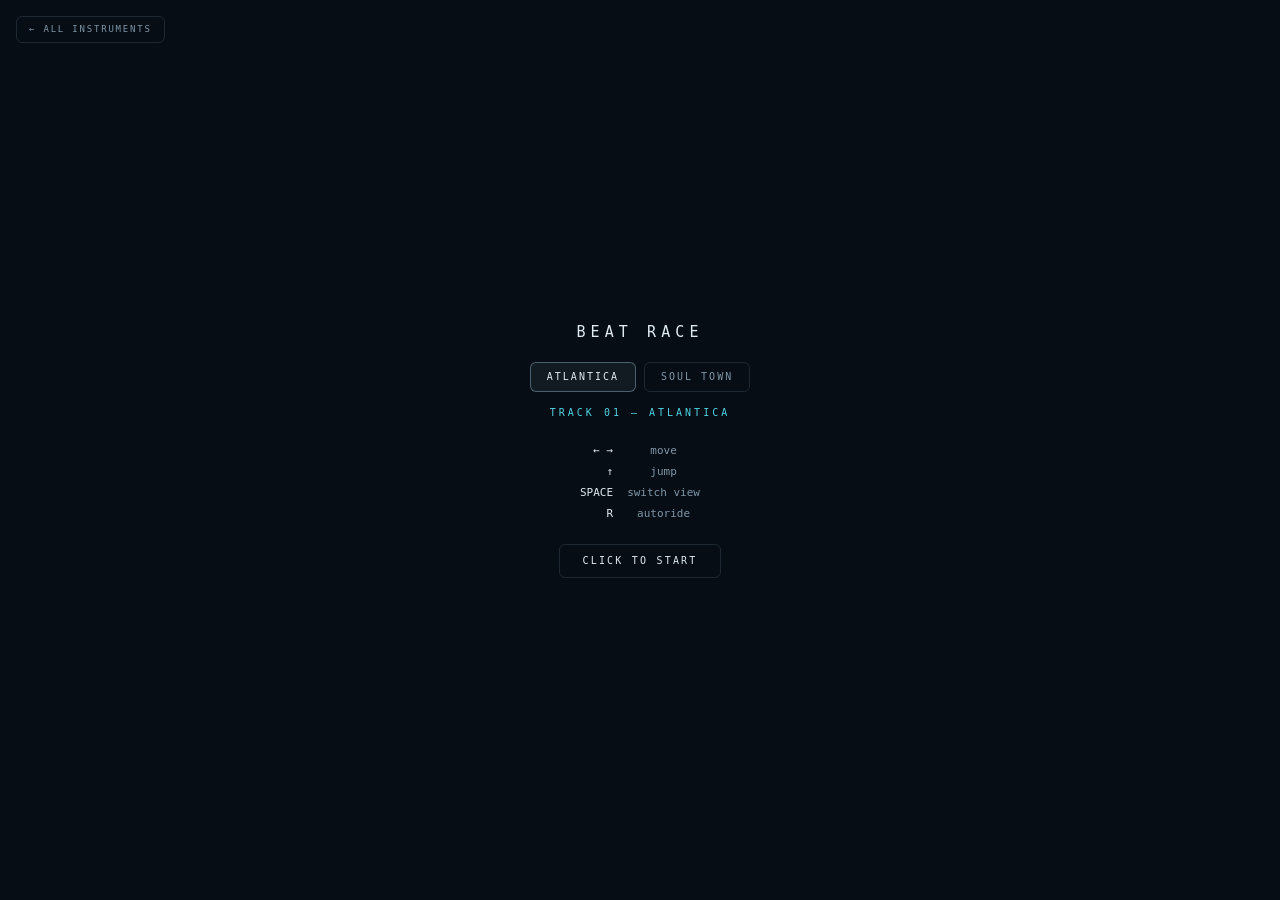
==== commit 356f583c: "No track descriptions on the Beat Race gate The gate shows the two track buttons, the track name and" ====
--- a/beat-race/index.html
+++ b/beat-race/index.html
@@ -259,8 +259,6 @@
     <div class="pick" data-track="soultown">Soul Town</div>
   </div>
   <div class="track" id="gtrack">Track 01 — Atlantica</div>
-  <p id="gblurb">Five lanes, five notes. Catch the orbs — <b>the big ones are the beat</b>.
-     Jump the barriers or you slow down.</p>
   <div class="keys">
     <b>&larr; &rarr;</b><span>move</span>
     <b>&uarr;</b><span>jump</span>
@@ -1170,11 +1168,22 @@
      junction. It previously took two chained forks — 31 seconds of precise play
      — which buried the most interesting thing in the game behind a corridor
      almost nobody would walk. Left is always "play the melody". */
+  /* GOING STRAIGHT IS A SONG FORM, not one node on repeat. Every S exit used
+     to point back at its own node — causeway → causeway → causeway — so a
+     player who simply held the line heard the SAME TWO BARS of chart for as
+     long as they held it. That is the "the points you pick up repeat": not the
+     bed, the CHART, looping every eight bars because the route was a
+     self-edge.
+
+     S now walks a four-node cycle: verse, second verse, chorus, bridge, and
+     back. Hold the line and you get a structure. The L and R exits are
+     untouched, so the melody layer and the side streets still hang off the
+     same forks they always did. */
   shallows:{ name:'The Shallows',    bars:8, kind:'causeway', pat:'easy',   exits:{L:'ascent',   S:'causeway', R:'alley'   } },
-  causeway:{ name:'Atlantica Reach', bars:8, kind:'causeway', pat:'verseA', exits:{L:'ascent',   S:'causeway', R:'alley'   } },
-  open:    { name:'Open Water',      bars:8, kind:'open',     pat:'chorus', exits:{L:'ascent',   S:'open',     R:'canal'   } },
-  drowned: { name:'Atlantica Deep',  bars:8, kind:'causeway', pat:'verseB', exits:{L:'ascent',   S:'drowned',  R:'alley'   } },
-  flood:   { name:'The Flood',       bars:8, kind:'open',     pat:'bridge', exits:{L:'ascent',   S:'open',     R:'canal'   } },
+  causeway:{ name:'Atlantica Reach', bars:8, kind:'causeway', pat:'verseA', exits:{L:'ascent',   S:'drowned',  R:'alley'   } },
+  drowned: { name:'Atlantica Deep',  bars:8, kind:'causeway', pat:'verseB', exits:{L:'ascent',   S:'open',     R:'alley'   } },
+  open:    { name:'Open Water',      bars:8, kind:'open',     pat:'chorus', exits:{L:'ascent',   S:'flood',    R:'canal'   } },
+  flood:   { name:'The Flood',       bars:8, kind:'open',     pat:'bridge', exits:{L:'ascent',   S:'causeway', R:'canal'   } },
 
   /* SIDE STREETS. A right fork turns off the causeway into a three-lane street
      that runs SIX bars instead of eight and always rejoins the main track. The
@@ -1199,11 +1208,12 @@
    junction at each midpoint, six-bar side streets that always rejoin — so
    every invariant the route machinery already relies on stays true. */
 const NODES_STREET = {
+  // Same four-node cycle on S — see the note in NODES_WATER.
   motorrow: { name:'Motor Row',      bars:8, kind:'causeway', pat:'soulEasy',   exits:{L:'rising', S:'twelfth',   R:'backlot'} },
-  twelfth:  { name:'Twelfth Street', bars:8, kind:'causeway', pat:'soulVerse',  exits:{L:'rising', S:'twelfth',   R:'backlot'} },
-  hitsville:{ name:'Hitsville',      bars:8, kind:'open',     pat:'soulChorus', exits:{L:'rising', S:'hitsville', R:'neonrow'} },
-  grand:    { name:'Grand River',    bars:8, kind:'causeway', pat:'soulVerse',  exits:{L:'rising', S:'hitsville', R:'backlot'} },
-  lateset:  { name:'The Late Set',   bars:8, kind:'open',     pat:'soulBridge', exits:{L:'rising', S:'hitsville', R:'neonrow'} },
+  twelfth:  { name:'Twelfth Street', bars:8, kind:'causeway', pat:'soulVerse',  exits:{L:'rising', S:'grand',     R:'backlot'} },
+  grand:    { name:'Grand River',    bars:8, kind:'causeway', pat:'soulEasy',   exits:{L:'rising', S:'hitsville', R:'backlot'} },
+  hitsville:{ name:'Hitsville',      bars:8, kind:'open',     pat:'soulChorus', exits:{L:'rising', S:'lateset',   R:'neonrow'} },
+  lateset:  { name:'The Late Set',   bars:8, kind:'open',     pat:'soulBridge', exits:{L:'rising', S:'twelfth',   R:'neonrow'} },
   backlot:  { name:'Back Lot',       bars:6, kind:'causeway', lanes:3, pat:'soulAlley', exits:{L:'twelfth',   S:'twelfth',   R:'grand'  } },
   neonrow:  { name:'Neon Row',       bars:6, kind:'open',     lanes:3, pat:'soulAlley', exits:{L:'hitsville', S:'hitsville', R:'lateset'} },
   rising:   { name:'The Rising',     bars:8, kind:'melody',   pat:'soulAscent', exits:{L:'rising',    S:'twelfth',   R:'hitsville'} }
@@ -1224,6 +1234,17 @@
      tier 2 → 32nds     (half-steps between them)
    Density is baked in when a node is generated, so it reflects the gear you were
    in when you earned it. Drop a gear and the NEXT node eases off again. */
+/* THE TEMPO BARELY MOVES ANY MORE. Gears used to swing the whole track by a
+   fifth of its speed — 120 to 146, 96 to 118 — which meant the player was
+   effectively choosing the BPM by how well they were playing, and the piece
+   never settled anywhere long enough to feel like one piece. Every gear change
+   is a tempo change, every tempo change is a seam, and you cannot be smooth
+   across a seam you caused yourself.
+
+   The ranges are now a few BPM wide: the speedometer still climbs, the track
+   still lifts, but it drifts rather than lurching and the groove stays put.
+   The ESCALATION was never really the tempo anyway — it is the density below,
+   and that is untouched. */
 const SUBDIV = ['8ths','16ths','32nds'];
 // Mirrors Clock.gear. Kept separate because the first node is generated at module
 // scope, before `const Clock` is initialised — reading Clock.gear there is a TDZ
@@ -2029,12 +2050,87 @@
 // never leaves the scale and no voice can collide with another.
 let ROOTS = [0, 1, 4, 2];                   // A · C · G · D  (degree index)
 let NOTE_NAMES = ['A','C','D','E','G'];     // the fret labels, per track
-/* Jamerson in a table. Sixteenth slot → degree offset from the bar's root.
-   It walks up to the fifth and comes back down through the third, which is
-   the shape of half the basslines cut in that room, and because it is stated
-   as OFFSETS the same eight notes become a different line every bar as the
-   I–vi–ii–V moves underneath. */
-const SOUL_BASS = [[0,0],[3,0],[6,2],[8,3],[10,2],[12,1],[14,0],[15,-1]];
+/* ══ THE GROOVE, IN FOUR TABLES ═══════════════════════════════════════
+   Everything the drums and the bass do lives here, as four bars rather than
+   one, and that is the entire fix for "there is no groove".
+
+   The old bed was ONE bar of everything, repeated. One kick pattern, one
+   eight-note bass figure, one chank, and only the root moved underneath —
+   which is a loop, not a groove. A groove is a four-bar sentence: it states
+   something, answers it, sits back, and then drives into the turnaround. You
+   feel the four because the bars are not the same, and you cannot feel it at
+   all when they are.
+
+   `s` is the 16th slot inside the bar. Bass values are OFFSETS in scale
+   degrees from whatever the bar's root is, so the same written line becomes a
+   new line as the I–vi–ii–V moves under it — and because everything is
+   pentatonic, still nothing can collide.                                    */
+
+/* THE KICK. 1 and 3 are the floor and appear in every bar; everything else is
+   the syncopation, and it is different every bar. Bar 2 pushes an 8th early
+   into bar 3, bar 4 drives four-to-the-floor into the turnaround. */
+const SOUL_KICK = [
+  [0, 6, 8],              // 1 · 2& · 3
+  [0, 8, 14],             // 1 · 3 · 4&      — leans into the next bar
+  [0, 3, 8, 11],          // 1 · 1a · 3 · 3a — the busy one
+  [0, 8, 12, 14]          // 1 · 3 · 4 · 4&  — hands over to the top
+];
+
+/* GHOST NOTES on the snare, and this is most of what "feel" actually is. A
+   backbeat on its own is a metronome hitting 2 and 4; the quiet 16ths between
+   them are what make a drummer sound like a person. They sit at a tenth of
+   the backbeat's level — you do not hear them, you hear their absence. */
+const SOUL_GHOST = [
+  [7, 10, 15],
+  [2, 6, 11],
+  [3, 7, 10, 15],
+  [2, 10, 14]
+];
+
+/* THE BASSLINE. Jamerson's job: not the root under the chord but a
+   countermelody with more notes in it than the tune. Four distinct bars —
+   states the tonic, darkens on the vi, opens up on the ii, then climbs the
+   whole scale on the V and hands back to the top. */
+const SOUL_BASS4 = [
+  [[0,0],[3,0],[6,3],[8,0],[11,2],[12,1],[14,0],[15,3]],      // I  — the statement
+  [[0,0],[2,0],[5,2],[8,3],[10,4],[12,3],[14,2],[15,0]],      // vi — the answer, busier
+  [[0,0],[4,3],[7,2],[8,0],[12,-1],[14,0]],                   // ii — sits back
+  [[0,0],[3,2],[6,3],[8,4],[10,5],[12,4],[14,3],[15,2]]       // V  — climbs out
+];
+
+/* THE HORN RIFF. Once every EIGHT bars, and that rarity is the point — the
+   old bed put a horn stab on every fourth bar and another one every fourth
+   note the player caught, which is a section that never stops playing and the
+   fastest way to make brass boring. A riff you hear twice a minute is a hook.
+   The same line four times a minute is wallpaper. */
+const HORN_RIFF = [[8,14,0.11],[10,12,0.088],[11,14,0.080],[12,16,0.135],[15,14,0.095]];
+
+/* ══ ATLANTICA'S FOUR BARS ════════════════════════════════════════════
+   Same disease the Soul Town bed had, and the same cure. Everything in the
+   house bed was one bar repeated: kick on every quarter, hats on a fixed
+   pattern, and a bass that played the ROOT on all four offbeats and nothing
+   else. The only thing that ever changed was the root, once a bar, on a
+   four-bar cycle — which at 126bpm is a loop that comes round every 7.6
+   seconds, exactly the "repeats after ten seconds" it sounded like.
+
+   The kick stays four-to-the-floor. That is not a lack of variety, it is the
+   genre, and a house track whose kick wanders is not a house track. The
+   variety goes where house actually keeps it: in the bassline, in the hats,
+   and in the eight- and sixteen-bar architecture on top. */
+const WATER_BASS4 = [
+  [[2,0],[6,0],[10,0],[14,0]],          // the plain offbeat pulse — the anchor
+  [[2,0],[6,0],[10,5],[14,0]],          // an octave thrown in
+  [[2,0],[5,0],[10,0],[13,3]],          // syncopated off the 16ths
+  [[2,0],[6,3],[10,0],[14,5]]           // climbing out of the four
+];
+/* EXTRA OPEN HATS per bar, on top of the offbeat 8ths every bar already has.
+   A hat pattern that never opens anywhere else is a click track with a hiss. */
+const WATER_HAT = [[], [7], [11], [7, 15]];
+
+/* WHICH OFFBEAT THE GUITAR SITS OUT, per bar of the four. A chank on all four
+   offbeats of every bar is a metronome with a chord on it; one hole a bar, in
+   a different place each bar, is a player. */
+const CHANK_REST = [10, 6, 14, 2];
 
 /* ── THE TRACKS ─────────────────────────────────────────────────────────
    Everything that makes one track not the other, in one table. Adding a third
@@ -2043,10 +2139,14 @@
 
    `world` is the only value the RENDERER reads. Two worlds today: 'water' is
    a causeway over a drowned city, 'street' is wet asphalt under sodium light. */
+/* `blurb` is not rendered anywhere at the moment — the gate shows the track
+   name and the key legend and nothing else. The strings stay because they are
+   the track's own description rather than a property of the menu that dropped
+   them, and putting one back is a single line either here or in a HUD. */
 const TRACKS = {
   atlantica: {
     name:'Atlantica', num:'Track 01', blurb:'Five lanes, five notes. Catch the orbs — <b>the big ones are the beat</b>. Jump the barriers or you slow down.',
-    gears:[120,126,134,146], scale:PENT_MINOR, roots:[0,1,4,2],
+    gears:[124,126,128,130], scale:PENT_MINOR, roots:[0,1,4,2],
     names:['A','C','D','E','G'], nodes:NODES_WATER, start:'shallows',
     pal:PAL_WATER, world:'water', bed:'bedWater', answer:'alienAnswer',
     // Dotted 8th, fed back — a flooded hall.
@@ -2055,7 +2155,7 @@
   },
   soultown: {
     name:'Soul Town', num:'Track 02', blurb:'One in the morning, downtown. Ride the backbeat — <b>the tambourine is the grid</b>. Same five frets, major key.',
-    gears:[96,102,110,118], scale:PENT_MAJOR, roots:[0,4,1,3],
+    gears:[100,102,104,106], scale:PENT_MAJOR, roots:[0,4,1,3],
     names:['C','D','E','G','A'], nodes:NODES_STREET, start:'motorrow',
     pal:PAL_STREET, world:'street', bed:'bedStreet', grid:true, answer:'hornShout',
     /* SLAP-BACK, not a hall. A single short repeat with almost no feedback is
@@ -2108,6 +2208,14 @@
     if(this.started) return;
     this.bpm = GEARS[this.gear];              // the chosen track's tempo range
     this.ctx = new (window.AudioContext||window.webkitAudioContext)({latencyHint:'interactive'});
+    /* HEADROOM IS A GROOVE DECISION. The bed is metered rather than guessed at:
+       with the four-bar rewrite in and every layer at its first-draft level,
+       the master bus peaked at 1.08 — which the limiter below catches, so
+       nothing distorts, but catching it means several dB of gain reduction
+       riding on every backbeat. A compressor working that hard flattens
+       exactly the transients a groove is made of: the snare stops cracking and
+       the kick stops arriving. Levels were pulled back until the bus peaks
+       under 0.9 and the limiter is only shaving the loudest hits. */
     this.master = this.ctx.createGain(); this.master.gain.value = volume * 0.8;
     const comp = this.ctx.createDynamicsCompressor();
     comp.threshold.value = -11; comp.ratio.value = 5;
@@ -2190,6 +2298,12 @@
     setInterval(()=>this.schedule(), 25);
   },
   spb(){ return 60/this.bpm; },
+  /* Which way the current bar's chord leans, in scale degrees, wrapped into
+     ±2 so a chord change voice-leads instead of leaping a sixth. */
+  chordShift(){
+    const sh = ROOTS[((Math.floor(this.songBeat()/4) % 4) + 4) % 4];
+    return sh > 2 ? sh - 5 : sh;
+  },
   // THE master clock. Everything visual and logical is a function of this.
   songBeat(){ if(!this.started) return 0;
     if(this.paused) return this.pauseBeat;
@@ -2477,7 +2591,14 @@
 
   bedWater(step, t){
     const s16 = step % 16, bar = Math.floor(step/16);
-    const root = ROOTS[bar % 4];
+    const b4 = ((bar % 4) + 4) % 4, b8 = ((bar % 8) + 8) % 8, b16 = ((bar % 16) + 16) % 16;
+    const root = ROOTS[b4];
+    /* THE SIXTEENTH BAR IS A LIFT. The bass drops out for one bar and the hats
+       open up — the oldest arrangement move in house, and the one that makes
+       the sixteen-bar frame audible. Without it the only structure you can
+       hear is the four-bar chord cycle, and four bars is not a structure, it
+       is a loop. */
+    const lift = (b16 === 15);
     const c = this.ctx, D = this.duck;
 
     /* ── THE FLOOR ───────────────────────────────────────────────────
@@ -2552,17 +2673,21 @@
       sn.connect(sg2).connect(K); sn.start(t); sn.stop(t + 0.20);
     }
 
-    // OPEN HAT on the offbeat 8ths — the "tss" that makes it move.
-    if(s16 % 4 === 2) this.noise(t, 0.070, 8200, 'highpass', 0.15, K);
+    // OPEN HAT on the offbeat 8ths — the "tss" that makes it move — plus the
+    // bar's own extra openings, so no two bars of the four hiss alike.
+    if(s16 % 4 === 2 || WATER_HAT[b4].indexOf(s16) >= 0)
+      this.noise(t, lift ? 0.115 : 0.070, 8200, 'highpass', lift ? 0.20 : 0.15, K);
     // CLOSED HAT / shaker on the 16ths between, for forward motion.
-    else if(s16 % 2 === 1) this.noise(t, 0.014, 9500, 'highpass', 0.075, K);
+    else if(s16 % 2 === 1) this.noise(t, 0.014, 9500, 'highpass', lift ? 0.10 : 0.075, K);
 
     /* OFFBEAT BASS — lands in the holes the kick leaves, which is the other half
        of why house moves. Root note of the bar, so it never fights the lead:
        the lead is pentatonic over the same root. */
-    if(s16 % 4 === 2){
+    let bassDeg = -1;
+    for(const [ss, dd] of WATER_BASS4[b4]) if(ss === s16) bassDeg = root + dd;
+    if(bassDeg >= 0 && !lift){
       const o = c.createOscillator(), g = c.createGain(), lp = c.createBiquadFilter();
-      const bf = p(root) / 2;
+      const bf = p(bassDeg) / 2;
       o.type = 'sawtooth'; o.frequency.value = bf;
       lp.type = 'lowpass'; lp.Q.value = 6;
       lp.frequency.setValueAtTime(bf*7, t);
@@ -2574,6 +2699,14 @@
       o.start(t); o.stop(t + 0.26);
     }
 
+    /* THE EIGHT-BAR FILL. A clap roll climbing through the last beat, so the
+       phrase has a seam you can hear. Without one the bed has no landmarks at
+       all and every bar is the same bar. */
+    if(b8 === 7 && s16 >= 12){
+      const u = (s16 - 12)/3;
+      this.noise(t, 0.040, 1700 + u*1100, 'bandpass', 0.14 + u*0.22, K);
+      this.noise(t + 0.005, 0.025, 3400, 'highpass', 0.05 + u*0.09, K);
+    }
     // ALIEN CHOIR — one long morphing vowel every 4 bars, low in the mix.
     // Atlantica singing to itself.
     if(s16===0 && bar % 4 === 0){
@@ -2619,9 +2752,9 @@
 
      THE BASS IS A MELODY. A house bassline is the root in the holes the kick
      leaves. A Motown bassline is a countermelody with more notes in it than
-     the tune, walking the pentatonic under the singer. That is what SOUL_BASS
-     is: sixteenth-grid, moving, and different every bar because the root moves
-     underneath it.
+     the tune, walking the pentatonic under the singer. That is SOUL_BASS4:
+     four WRITTEN bars, not one figure with a moving root under it — see the
+     note on the tables themselves for why the difference is the whole groove.
 
      I–vi–ii–V. C · A · D · G, all four inside C major pentatonic, so the
      "you cannot play a wrong note" guarantee survives a real chord progression
@@ -2654,24 +2787,31 @@
   SIDE_ROOTS: [4, 4, 3, 3],
   bedStreet(step, t){
     const s16 = step % 16, bar = Math.floor(step/16);
+    const b4 = ((bar % 4) + 4) % 4, b8 = ((bar % 8) + 8) % 8;
     /* WHICH STREET, AT THIS 16TH. The scheduler runs 120ms ahead, so this is
        effectively "now": turn at a crossing and the very next 16th is already
        playing the new street. No fade, no bar-line wait - a corner is an edit. */
     const cls = TRACK.grid ? streetClsAt(step/4) : 5;
     const main = cls >= 5, side = cls === 3, alley = cls <= 1;
-    /* THE HARMONY MOVES WITH THE ROAD. An alley pedals the tonic - one chord,
-       one note, no motion, which is what makes it read as a hole in the record
-       rather than a quieter version of it. */
-    /* THE HARMONY STILL MOVES ON THE BAR, on every street. An alley pedalled a
-       single degree for its whole length, which stopped the progression dead
-       for two bars and then rejoined it mid-cycle — the harmonic rhythm itself
-       was changing with the road, and that is the one layer that has to keep
-       time. It alternates root and fifth now: still a pedal, still the
-       emptiest harmony in the track, but it breathes on the bar like
-       everything else. */
-    const root = alley ? (bar % 2 ? ROOTS[3] : ROOTS[0])
-                       : (side ? this.SIDE_ROOTS : ROOTS)[bar % 4];
+    /* THE HARMONY MOVES ON THE BAR, on every street. An alley alternates root
+       and fifth: still the emptiest harmony in the track, still breathing on
+       the bar like everything else. */
+    const rootOf = k => alley ? (k % 2 ? ROOTS[3] : ROOTS[0])
+                              : (side ? this.SIDE_ROOTS : ROOTS)[((k % 4) + 4) % 4];
+    const root = rootOf(bar), rootNext = rootOf(bar + 1);
     const c = this.ctx, D = this.duck, K = D;
+    const spb = this.spb();
+    /* THE LILT. A light swing, and it is on the ORNAMENTS only — the offbeat
+       tambourine, the ghost notes, the shaker. Not the kick, not the snare,
+       not the bass, and not the player: those stay dead on the grid, because
+       the chart is drawn on the grid and a rhythm game that plays behind its
+       own picture is a rhythm game that feels broken.
+
+       Five per cent of a beat is small enough that nobody can name it and
+       large enough that the bar stops marching. It is the difference between
+       a drum machine and a room. */
+    const SWG = spb*0.05;
+
     /* THE ROOM NARROWS TOO. A slap-back is a reflection off a wall, and in an
        alley the wall is four feet away - so the send goes up as the street
        closes in. Set once a bar, ramped, so it is a room and not an effect
@@ -2680,34 +2820,49 @@
       this.fx.gain.setTargetAtTime(TRACK.echo.send * (alley ? 2.1 : side ? 1.45 : 1.0),
                                    t, 0.25);
 
-    /* KICK — 1 and 3, with a pickup 16th ahead of the 3 that makes the bar
-       lean forward. Rounder than the house kick: a shorter pitch drop from a
-       lower start, and only a whisper of beater click. It holds the floor
-       rather than being the event. */
-    if(s16 === 0 || s16 === 8 || s16 === 14){
-      const soft = s16 === 14 ? 0.34 : 1;
+    /* ── KICK ──────────────────────────────────────────────────────
+       Off the four-bar table, so 1 and 3 hold the floor in every bar and the
+       syncopation between them is never the same two bars running. Rounder
+       than the house kick: a short drop from a low start and a whisper of
+       beater. It holds the floor rather than being the event. */
+    const kicks = SOUL_KICK[b4];
+    if(kicks.indexOf(s16) >= 0){
+      const soft = (s16 === 0 || s16 === 8) ? 1 : 0.42;   // anchors loud, pushes light
       const o = c.createOscillator(), g = c.createGain();
       o.type = 'sine';
-      o.frequency.setValueAtTime(118, t);
-      o.frequency.exponentialRampToValueAtTime(46, t + 0.055);
+      /* SMACK IS A TRANSIENT, NOT A LEVEL. The bus has no headroom left to
+         make anything louder with, and louder is not what "hits harder" means
+         anyway — it means the first ten milliseconds arrive faster and harder
+         than what follows. So the pitch drop is quicker (0.045, was 0.055),
+         the attack is a third shorter, and the beater click is two layers
+         instead of one. Same peak, twice the punch.
+
+         Both click layers stay under 4kHz. A beater on a 1965 kit is wood on
+         a skin in a room, not a modern click — take it above that and it stops
+         being retro however hard it hits. */
+      o.frequency.setValueAtTime(132, t);
+      o.frequency.exponentialRampToValueAtTime(45, t + 0.045);
       g.gain.setValueAtTime(0.0001, t);
-      g.gain.exponentialRampToValueAtTime(0.95*soft, t + 0.005);
-      g.gain.exponentialRampToValueAtTime(0.0001, t + 0.34);
+      g.gain.exponentialRampToValueAtTime(0.86*soft, t + 0.0035);
+      g.gain.exponentialRampToValueAtTime(0.0001, t + 0.32);
       o.connect(g).connect(this.kickDrive);
-      o.start(t); o.stop(t + 0.38);
-      this.noise(t, 0.006, 2000, 'highpass', 0.10*soft, this.kickDrive);
-      // Barely a duck. Named and kept so the contrast with bedWater is on the
-      // record: this is the same line of code doing a quarter of the work.
-      /* EXCEPT IN AN ALLEY, where it ducks like house does. With the horns,
-         the chank and most of the bass gone there is nothing holding the floor
-         between the drums, so the mix is allowed to breathe - and the pump is
-         what turns four bars of near-silence into a break instead of a gap. */
-      D.gain.setValueAtTime(alley ? 0.52 : 0.90, t);
-      D.gain.exponentialRampToValueAtTime(1.0, t + (alley ? 0.19 : 0.10));
+      o.start(t); o.stop(t + 0.36);
+      this.noise(t, 0.004, 1500, 'bandpass', 0.20*soft, this.kickDrive);   // wood
+      this.noise(t, 0.008, 3200, 'highpass', 0.13*soft, this.kickDrive);   // air
+      /* Barely a duck — except in an alley, where it ducks like house does.
+         With the chank, the horns and most of the bass gone there is nothing
+         holding the floor between the drums, and the pump is what turns four
+         bars of near-silence into a break instead of a gap. */
+      if(soft > 0.9){
+        D.gain.setValueAtTime(alley ? 0.52 : 0.90, t);
+        D.gain.exponentialRampToValueAtTime(1.0, t + (alley ? 0.19 : 0.10));
+      }
     }
 
-    /* SNARE + HANDCLAPS on 2 and 4 — the hardest hit in the bar. The clap is
-       three noise bursts a few ms apart, which is what a room full of people
+    /* ── SNARE, CLAPS AND GHOSTS ───────────────────────────────────
+       The backbeat is the hardest hit in the bar and never moves — it is the
+       one thing in this track you can set your watch by. The claps are three
+       noise bursts a few ms apart, which is what a room full of people
        clapping actually is and why one sample never sounds right. */
     if(s16 === 4 || s16 === 12){
       const sn = c.createOscillator(), sg = c.createGain();
@@ -2715,120 +2870,181 @@
       sn.frequency.setValueAtTime(232, t);
       sn.frequency.exponentialRampToValueAtTime(178, t + 0.05);
       sg.gain.setValueAtTime(0.0001, t);
-      sg.gain.exponentialRampToValueAtTime(0.52, t + 0.003);
-      sg.gain.exponentialRampToValueAtTime(0.0001, t + 0.17);
-      sn.connect(sg).connect(this.drive); sn.start(t); sn.stop(t + 0.20);
-      this.noise(t, 0.11, 2100, 'bandpass', 0.46, K);
+      sg.gain.exponentialRampToValueAtTime(0.46, t + 0.0022);
+      sg.gain.exponentialRampToValueAtTime(0.0001, t + 0.15);
+      sn.connect(sg).connect(this.drive); sn.start(t); sn.stop(t + 0.18);
+      // The crack: a very short bright burst on top of the body, which is the
+      // stick hitting the skin. Capped at 4.8k — the snap of a snare on tape,
+      // not the sizzle of a sample.
+      this.noise(t, 0.010, 4800, 'highpass', 0.26, this.drive);
+      this.noise(t, 0.09, 2100, 'bandpass', 0.40, K);
       for(let i=0;i<3;i++) this.noise(t + 0.004 + i*0.011, 0.05, 1500, 'bandpass', 0.30, K);
       this.noise(t + 0.002, 0.16, 3600, 'highpass', 0.16, K);
     }
-
-    /* TAMBOURINE — every 8th, and harder on the offbeat. Short, bright, and
-       slightly different every hit, because a tambourine is a handful of
-       jingles and never lands twice the same way. */
-    /* TAMBOURINE — ON EVERY 8TH, ON EVERY STREET, ALWAYS.
-
-       This track's own instructions say "the tambourine is the grid", and the
-       first pass took it at its word in the wrong direction: it thinned to the
-       quarters on a side street and was replaced outright by a rim stick in an
-       alley. Which removed the pulse exactly when the chart, the bassline, the
-       chords and the room were all changing too — four things moving at once
-       and nothing holding the beat, every eight beats. That is most of why the
-       groove went missing.
-
-       So the grid is now the one thing a turn CANNOT touch. Every 8th, hard on
-       the offbeat, on all three streets. What the street changes is the TONE
-       of it — bright and ringing on the boulevard, drier and closer indoors, a
-       tambourine held tight against the hand in an alley with a stick doubling
-       it — and the level, never the placement. You always know where you are. */
+    // And the ghosts between them, swung, at a tenth of the level.
+    if(SOUL_GHOST[b4].indexOf(s16) >= 0){
+      const gt = t + (s16 % 2 ? SWG : 0);
+      this.noise(gt, 0.035, 1900, 'bandpass', alley ? 0.040 : 0.055, K);
+      this.noise(gt + 0.003, 0.02, 3800, 'highpass', 0.030, K);
+    }
+
+    /* ── TAMBOURINE ────────────────────────────────────────────────
+       On every 8th, on every street, always. This track's own instructions
+       say the tambourine is the grid, and a grid that thins out when the road
+       does is not a grid. The street changes its TONE and its level, never
+       its placement — and the offbeat carries the lilt. */
     if(s16 % 2 === 0){
-      const off = (s16 % 4 === 2);
-      const lvl = alley ? 0.78 : side ? 0.88 : 1.0;         // quieter, never absent
-      const hz  = alley ? 5200 : side ? 6600 : 7600;        // and duller, never gone
-      const g = (off ? 0.20 : 0.11) * (0.86 + Math.random()*0.28) * lvl;
-      this.noise(t, off ? (alley ? 0.042 : 0.075) : 0.045,
+      const off = (s16 % 4 === 2), tt = t + (off ? SWG : 0);
+      const lvl = alley ? 0.78 : side ? 0.88 : 1.0;
+      const hz  = alley ? 5200 : side ? 6600 : 7600;
+      const g = (off ? 0.21 : 0.11) * (0.86 + Math.random()*0.28) * lvl;
+      this.noise(tt, off ? (alley ? 0.042 : 0.075) : 0.045,
                  hz + Math.random()*1800, 'highpass', g, K);
-      this.noise(t + 0.006, 0.03, alley ? 8000 : 11000, 'highpass', g*0.5, K);
+      this.noise(tt + 0.006, 0.03, alley ? 8000 : 11000, 'highpass', g*0.5, K);
       // Indoors the offbeat gets a stick ON TOP of the tambourine, not instead
       // of it: the same grid, struck harder, in a smaller room.
       if(off && !main){
-        this.noise(t, 0.018, 6200, 'bandpass', side ? 0.07 : 0.11, K);
-        this.tone(t, side ? 1320 : 1180, 'square', 0.001, 0.022, side ? 0.04 : 0.07, 4600, K);
+        this.noise(tt, 0.018, 6200, 'bandpass', side ? 0.07 : 0.11, K);
+        this.tone(tt, side ? 1320 : 1180, 'square', 0.001, 0.022, side ? 0.04 : 0.07, 4600, K);
       }
     }
-
-    /* THE BASSLINE. Sixteenth grid, degree offsets from the bar's own root,
-       so the same figure becomes a new line every bar as the progression
-       moves under it. Triangle through a resonant lowpass with a fast attack:
-       a wound string on a hollow body, not a synth. */
-    /* THE BASSLINE, AND HOW MUCH OF IT. A walking line needs room to walk;
-       the narrower the street the less of it there is. A side street keeps the
-       first half of the figure - the walk up, not the way back down - and an
-       alley keeps one note per half bar and holds it, which is the pedal the
-       break sits on. */
-    for(const [ss, dd] of SOUL_BASS){
+    /* NO SHAKER. One was added here on the odd 16ths at 9–11.5kHz, meant to be
+       felt rather than heard. It was heard: a thin hiss sitting on top of a
+       track whose whole character is a 1965 tape machine that rolls off well
+       below it. Anything up there reads as modern before it reads as anything
+       else, and no amount of turning it down fixes being in the wrong decade —
+       so it is gone rather than quieter. The tambourine already owns the 8ths
+       and the ghosts already own the space between them. */
+
+    /* ── THE BASSLINE ──────────────────────────────────────────────
+       Four written bars, not one figure with a moving root. Triangle through
+       a resonant lowpass with a fast attack: a wound string on a hollow body,
+       not a synth.
+
+       THE LAST 16TH OF EVERY BAR PLAYS THE NEXT BAR'S ROOT. Anticipating the
+       chord change by a 16th is the oldest trick in soul bass playing and the
+       reason a good line pulls you into the next bar instead of arriving at
+       it — the harmony moves before the beat that owns it does. */
+    for(const [ss, dd] of SOUL_BASS4[b4]){
       if(ss !== s16) continue;
       if(alley && ss !== 0 && ss !== 8) continue;
-      if(side && ss > 8) continue;
-      let deg = root + (alley ? 0 : dd);
-      while(deg > 8) deg -= 5;                 // an octave is five degrees here
+      if(side && (ss % 2) === 1) continue;              // indoors: the 8ths only
+      const early = (ss === 15);
+      let deg = (early ? rootNext : root) + (alley ? (s16 === 8 ? 3 : 0) : dd);
+      while(deg > 8) deg -= 5;
       const f = p(Math.max(0, deg));
       const o = c.createOscillator(), lp = c.createBiquadFilter(), g = c.createGain();
       o.type = 'triangle'; o.frequency.value = f;
       lp.type = 'lowpass'; lp.Q.value = 4;
       lp.frequency.setValueAtTime(f*9, t);
       lp.frequency.exponentialRampToValueAtTime(f*2.6, t + 0.10);
-      const bdur = alley ? 0.62 : 0.24;              // the pedal is HELD
+      const bdur = alley ? 0.62 : (ss % 2 ? 0.15 : 0.26);   // offbeats clipped short
       g.gain.setValueAtTime(0.0001, t);
-      g.gain.exponentialRampToValueAtTime(alley ? 0.50 : 0.42, t + 0.008);
+      g.gain.exponentialRampToValueAtTime(alley ? 0.44 : 0.38, t + 0.008);
       g.gain.exponentialRampToValueAtTime(0.0001, t + bdur);
       o.connect(lp).connect(g).connect(K);
       o.start(t); o.stop(t + bdur + 0.04);
     }
 
-    /* THE CHANK — a short chord on every offbeat 8th, the guitar-and-piano
-       upstroke that fills the space between the kick and the snare. Three
-       consecutive pentatonic degrees, so it is a real triad and cannot clash
-       with anything the player does above it. */
-    if(s16 % 4 === 2 && !alley && !(side && s16 === 2)){
+    /* ── THE CHANK ─────────────────────────────────────────────────
+       The guitar-and-piano upstroke on the offbeat 8ths that fills the space
+       between the kick and the snare. Three consecutive pentatonic degrees, so
+       it is a real triad and cannot clash with anything the player does above
+       it — and it DROPS OUT on one offbeat a bar, different each bar, because
+       a chank on all four is a metronome with a chord on it. */
+    if(s16 % 4 === 2 && !alley && s16 !== CHANK_REST[b4]){
+      const voice = b4 % 2 ? 11 : 10;
       for(let i=0;i<3;i++){
         const o = c.createOscillator(), lp = c.createBiquadFilter(), g = c.createGain();
-        o.type = 'triangle'; o.frequency.value = p(root + 10 + i);
+        o.type = 'triangle'; o.frequency.value = p(root + voice + i);
         o.detune.value = (i-1)*4;                       // a room, not a chip
         lp.type = 'lowpass'; lp.frequency.value = 2600;
-        g.gain.setValueAtTime(0.0001, t);
-        g.gain.exponentialRampToValueAtTime(0.11, t + 0.006);
-        g.gain.exponentialRampToValueAtTime(0.0001, t + 0.13);
+        g.gain.setValueAtTime(0.0001, t + SWG);
+        g.gain.exponentialRampToValueAtTime(side ? 0.070 : 0.095, t + SWG + 0.006);
+        g.gain.exponentialRampToValueAtTime(0.0001, t + SWG + 0.13);
         o.connect(lp).connect(g).connect(K);
-        o.start(t); o.stop(t + 0.16);
+        o.start(t + SWG); o.stop(t + SWG + 0.16);
       }
     }
 
-    /* HORNS on the turnaround. Last bar of the four, answering the phrase —
-       a section always announced the end of a verse, and it is the one place
-       the bed is allowed to be loud. */
-    if(main && bar % 4 === 3 && (s16 === 8 || s16 === 14)){
-      const hi = s16 === 14;
-      for(const d of (hi ? [12, 14] : [10, 12, 14])){
-        const o = c.createOscillator(), bp = c.createBiquadFilter(), g = c.createGain();
-        o.type = 'sawtooth'; o.frequency.value = p(root + d);
-        bp.type = 'bandpass'; bp.Q.value = 1.6; bp.frequency.value = p(root + d)*2.2;
+    /* ── THE ORGAN ─────────────────────────────────────────────────
+       One held chord a bar, under everything, so quiet you only notice it
+       when the alley takes it away. This is what the horns were being asked
+       to do and could not: fill the middle of the mix continuously. Brass is
+       an EVENT and turns to wallpaper the moment it is asked to be a texture;
+       a drawbar organ is a texture and never tires, which is exactly why every
+       record cut in that room has one and why you cannot hum it. */
+    if(s16 === 0 && !alley){
+      const dur = spb*4;
+      for(const d of [10, 12, 14]){
+        const o = c.createOscillator(), lp = c.createBiquadFilter(), g = c.createGain();
+        o.type = 'sine'; o.frequency.value = p(root + d);
+        o.detune.value = (Math.random()-0.5)*6;
+        lp.type = 'lowpass'; lp.frequency.value = 1700;
         g.gain.setValueAtTime(0.0001, t);
-        g.gain.exponentialRampToValueAtTime(hi ? 0.15 : 0.19, t + 0.020);
-        g.gain.setValueAtTime(hi ? 0.15 : 0.19, t + (hi ? 0.10 : 0.16));
-        g.gain.exponentialRampToValueAtTime(0.0001, t + (hi ? 0.20 : 0.34));
-        o.connect(bp).connect(g).connect(K);
-        const sd = c.createGain(); sd.gain.value = 0.5; g.connect(sd).connect(this.fx);
-        o.start(t); o.stop(t + 0.40);
+        g.gain.exponentialRampToValueAtTime(side ? 0.019 : 0.026, t + 0.10);
+        g.gain.setValueAtTime(side ? 0.019 : 0.026, t + dur*0.72);
+        g.gain.exponentialRampToValueAtTime(0.0001, t + dur*0.98);
+        o.connect(lp).connect(g).connect(K);
+        o.start(t); o.stop(t + dur);
       }
     }
 
+    /* ── THE HORN RIFF, once every eight bars ──────────────────────
+       Not a stab on the turnaround of every four. A written five-note line
+       that lands on the last bar of the phrase and answers everything that
+       came before it, so it arrives about twice a minute and is a HOOK rather
+       than a habit. Boulevard only — the section does not follow you into an
+       alley. */
+    if(main && b8 === 7){
+      for(const [ss, dd, lvl] of HORN_RIFF){
+        if(ss !== s16) continue;
+        for(const det of [-7, 7]){
+          const f0 = p(root + dd);
+          const o = c.createOscillator(), bp = c.createBiquadFilter(), g = c.createGain();
+          o.type = 'sawtooth'; o.detune.value = det;
+          o.frequency.setValueAtTime(f0*0.955, t);        // the doit into the note
+          o.frequency.exponentialRampToValueAtTime(f0, t + 0.035);
+          bp.type = 'bandpass'; bp.Q.value = 1.5; bp.frequency.value = f0*2.3;
+          g.gain.setValueAtTime(0.0001, t);
+          g.gain.exponentialRampToValueAtTime(lvl, t + 0.018);
+          g.gain.setValueAtTime(lvl, t + 0.10);
+          g.gain.exponentialRampToValueAtTime(0.0001, t + 0.30);
+          o.connect(bp).connect(g).connect(K);
+          const sd = c.createGain(); sd.gain.value = 0.5; g.connect(sd).connect(this.fx);
+          o.start(t); o.stop(t + 0.34);
+        }
+      }
+    }
+
+    /* ── THE FILL ──────────────────────────────────────────────────
+       The last beat of every eight bars. A groove with no fill in it is a
+       loop with no seams, and the seams are how you know where you are: the
+       fill is the only thing in the bed that tells you a phrase just ended
+       and another is starting. Snare 16ths climbing, and a tom on the way out.
+       Everywhere, including the alley — a break still has to breathe. */
+    if(b8 === 7 && s16 >= 12){
+      const u = (s16 - 12)/3;
+      this.noise(t, 0.05, 1800 + u*900, 'bandpass', 0.13 + u*0.24, K);
+      this.noise(t + 0.004, 0.03, 3600, 'highpass', 0.06 + u*0.10, K);
+      if(s16 === 15){
+        const o = c.createOscillator(), g = c.createGain();
+        o.type = 'sine';
+        o.frequency.setValueAtTime(190, t);
+        o.frequency.exponentialRampToValueAtTime(96, t + 0.14);
+        g.gain.setValueAtTime(0.0001, t);
+        g.gain.exponentialRampToValueAtTime(0.46, t + 0.006);
+        g.gain.exponentialRampToValueAtTime(0.0001, t + 0.26);
+        o.connect(g).connect(this.drive); o.start(t); o.stop(t + 0.30);
+      }
+    }
+
     /* VINYL. A record is not silent between the notes — it ticks. Sparse,
-       random, and quiet enough that you only notice it when it stops. */
-    /* Louder in an alley, because in an alley the record is not the mix: it is
-       somebody's window, two floors up, and it is the only thing there. */
+       random, and quiet enough that you only notice it when it stops. Louder
+       in an alley, where the record is not the mix: it is somebody's window,
+       two floors up, and it is the only thing there. */
     if(Math.random() < (alley ? 0.55 : 0.30))
-      this.noise(t + Math.random()*this.spb()*0.25, 0.004,
+      this.noise(t + Math.random()*spb*0.25, 0.004,
                  2600 + Math.random()*5200, 'highpass',
                  (alley ? 0.020 : 0.010) + Math.random()*(alley ? 0.040 : 0.022),
                  this.master);
@@ -2863,28 +3079,47 @@
      played harder rather than two different sounds.
 
      Through the slap-back with everything else, because it is in the room. */
-  hornShout(v, oct){
+  hornShout(v, oct, chain){
     if(!this.started) return;
     const c = this.ctx, t = c.currentTime;
     const top = 10 + v*2 + (oct ? 5 : 0);
-    for(const [d, lvl] of [[top, 0.15], [top+2, 0.12], [top-3, 0.09]]){
-      const f0 = p(d);
-      const o = c.createOscillator(), bp = c.createBiquadFilter(), g = c.createGain();
-      o.type = 'sawtooth';
-      // The doit: up a semitone-and-a-bit in 40ms, then hold.
-      o.frequency.setValueAtTime(f0*0.94, t);
-      o.frequency.exponentialRampToValueAtTime(f0, t + 0.040);
-      o.detune.value = (Math.random()-0.5)*9;          // four men, not one patch
-      bp.type = 'bandpass'; bp.Q.value = 1.5;
-      bp.frequency.setValueAtTime(f0*1.5, t);
-      bp.frequency.exponentialRampToValueAtTime(f0*(2.4 + v*0.35), t + 0.07);
-      g.gain.setValueAtTime(0.0001, t);
-      g.gain.exponentialRampToValueAtTime(lvl*(0.8 + v*0.12), t + 0.022);
-      g.gain.setValueAtTime(lvl*(0.8 + v*0.12), t + 0.14);
-      g.gain.exponentialRampToValueAtTime(0.0001, t + 0.42);
-      o.connect(bp).connect(g).connect(this.duck);
-      const sd = c.createGain(); sd.gain.value = 0.55; g.connect(sd).connect(this.fx);
-      o.start(t); o.stop(t + 0.46);
+    /* THREE SHAPES, ROTATING. One gesture repeated is one gesture repeated
+       however good it is, and this fires often enough that "how good" stops
+       mattering by the third time. A punch, a smear and a swell — same
+       section, same register, three different things to do with it, so the
+       one you hear next is never the one you just heard.
+
+       Quieter and shorter than it was, too: an answer is supposed to sit
+       behind the phrase you played, not on top of it. */
+    const shape = Math.floor((chain || 8)/8) % 3;
+    const voices = shape === 0 ? [[top, 0], [top+2, 0.075]]              // punch
+                 : shape === 1 ? [[top-3, 0], [top+2, 0.10]]             // smear up
+                 :               [[top, 0], [top+2, 0], [top+4, 0]];     // swell
+    for(const [d, dt2] of voices){
+      const tt = t + dt2, f0 = p(d);
+      for(const det of [-6, 6]){
+        const o = c.createOscillator(), bp = c.createBiquadFilter(), g = c.createGain();
+        o.type = 'sawtooth'; o.detune.value = det;
+        if(shape === 1){                                   // the smear slides in
+          o.frequency.setValueAtTime(f0*0.86, tt);
+          o.frequency.exponentialRampToValueAtTime(f0, tt + 0.10);
+        } else {
+          o.frequency.setValueAtTime(f0*0.94, tt);
+          o.frequency.exponentialRampToValueAtTime(f0, tt + 0.035);
+        }
+        bp.type = 'bandpass'; bp.Q.value = 1.5;
+        bp.frequency.setValueAtTime(f0*1.5, tt);
+        bp.frequency.exponentialRampToValueAtTime(f0*(2.3 + v*0.3), tt + 0.07);
+        const lvl = (shape === 2 ? 0.075 : 0.105) * (0.85 + v*0.06);
+        const hold = shape === 2 ? 0.34 : 0.11;
+        g.gain.setValueAtTime(0.0001, tt);
+        g.gain.exponentialRampToValueAtTime(lvl, tt + (shape === 2 ? 0.09 : 0.018));
+        g.gain.setValueAtTime(lvl, tt + hold);
+        g.gain.exponentialRampToValueAtTime(0.0001, tt + hold + 0.22);
+        o.connect(bp).connect(g).connect(this.duck);
+        const sd = c.createGain(); sd.gain.value = 0.5; g.connect(sd).connect(this.fx);
+        o.start(tt); o.stop(tt + hold + 0.26);
+      }
     }
   },
   turnStab(fromCls, toCls){
@@ -3421,7 +3656,16 @@
     const lane = Math.max(0, Math.min(4, e ? e.lane : this.hitLane()));
     const oct  = this.octUp ? 5 : 0;
     const vel  = 0.85 + Math.min(0.15, this.flowChain*0.015);
-    Clock.strike(lane, ORB_DEG(lane) + oct, vel, undefined, acc);
+    /* THE NOTE FOLLOWS THE CHORD. lane → degree was fixed, so lane 0 sounded
+       the same pitch in every bar of the I–vi–ii–V — a topline that never
+       moves over a bass that does, which is why a repeating figure started to
+       sound wrong rather than merely repetitive. The shift is diatonic and
+       kept inside two scale degrees, so the fretboard's order survives (lane 0
+       is still the lowest) and the line leans with the harmony instead of
+       sitting across it. Not in the melody layer, where the lane IS the note
+       and the HUD is naming it. */
+    Clock.strike(lane, ORB_DEG(lane) + oct + (this.inMelody ? 0 : Clock.chordShift()),
+                 vel, undefined, acc);
 
     this.timbreHit[STEMS[lane].key] = acc >= 2 ? 1 : acc <= 0 ? 0.35 : 0.7;
 
@@ -3441,8 +3685,14 @@
        1965 — a synthesised vowel in the middle of a horn band, and it read as
        exactly that. Soul Town answers with the SECTION instead, because on
        these records what answers the singer is four men with brass. */
-    if(this.flowChain % 4 === 0)
-      Clock[TRACK.answer](Math.min(3, Math.floor(this.flowChain/4)), oct);
+    /* EVERY EIGHTH LINK, NOT EVERY FOURTH. At every fourth, with notes on the
+       8ths, the section answered you about once a bar for as long as you were
+       playing well — which is not a section answering, it is a section that
+       never stops, and it is why the brass turned to wallpaper. Half as often,
+       and the chain count is passed through so consecutive answers are not the
+       same gesture twice. */
+    if(this.flowChain % 8 === 0)
+      Clock[TRACK.answer](Math.min(3, Math.floor(this.flowChain/8)), oct, this.flowChain);
     // Escalation: a gear every 8 links. Tempo climbs, and because node density
     // is baked from the gear you were in, the CHART subdivides behind it too.
     if(this.flowChain % 8 === 0) Clock.setGear(Clock.gear+1);
@@ -4040,7 +4290,7 @@
    route graph are properties of the track, not settings applied over one. So
    the gate chooses, and only then does anything exist. */
 let gPick = 'atlantica';
-const gTrackEl = document.getElementById('gtrack'), gBlurbEl = document.getElementById('gblurb');
+const gTrackEl = document.getElementById('gtrack');
 for(const el of gate.querySelectorAll('.pick')){
   el.addEventListener('click', e=>{
     e.stopPropagation();                       // choosing is not starting
@@ -4048,7 +4298,6 @@
     for(const o of gate.querySelectorAll('.pick')) o.classList.toggle('on', o === el);
     const T = TRACKS[gPick];
     gTrackEl.textContent = T.num + ' — ' + T.name;
-    gBlurbEl.innerHTML = T.blurb;
   });
 }
 gate.addEventListener('click', ()=>{
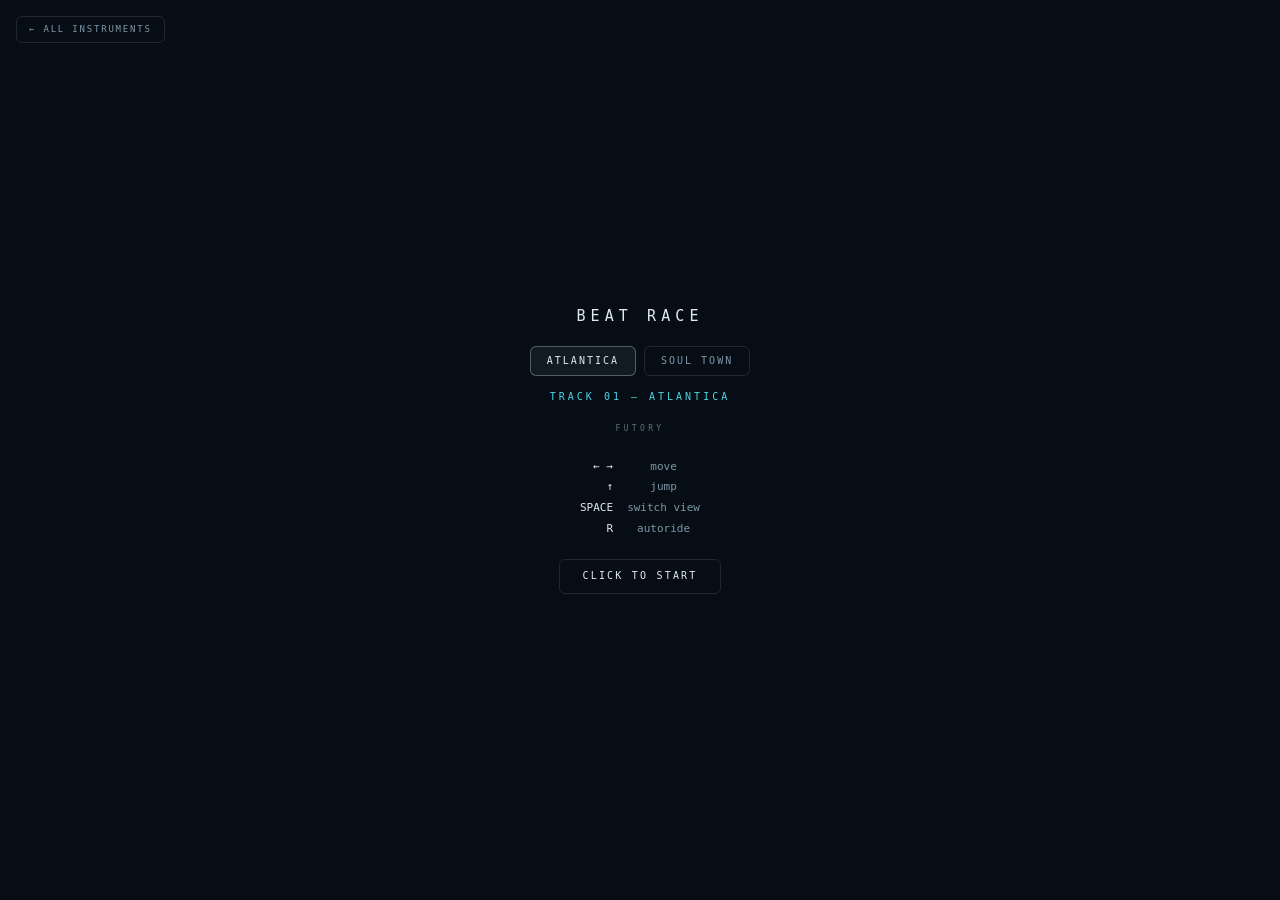
==== commit 37ec97aa: "The gate names the house each track belongs to Atlantica is Futory, Soul Town is Soul Town. A `brand" ====
--- a/beat-race/index.html
+++ b/beat-race/index.html
@@ -68,6 +68,11 @@
   #gate h2{margin:0;font-size:15px;letter-spacing:.34em;text-transform:uppercase;font-weight:400}
   #gate .track{font-size:10px;letter-spacing:.30em;text-transform:uppercase;color:var(--night);
     margin:-6px 0 2px}
+  /* The house the track belongs to. Set below the track line and quieter than
+     it — wider tracking and a dimmer ink — because it is the imprint, not the
+     title: you should read the name first and notice whose it is second. */
+  #gate .brand{font-size:8px;letter-spacing:.42em;text-transform:uppercase;
+    color:var(--dim);opacity:.72;margin:0 0 4px}
   #gate .keys{display:grid;grid-template-columns:auto auto;gap:5px 14px;font-size:11px;
     color:var(--dim);margin:4px 0 2px}
   #gate .keys b{color:var(--ink);font-weight:400;text-align:right}
@@ -259,6 +264,7 @@
     <div class="pick" data-track="soultown">Soul Town</div>
   </div>
   <div class="track" id="gtrack">Track 01 — Atlantica</div>
+  <div class="brand" id="gbrand">Futory</div>
   <div class="keys">
     <b>&larr; &rarr;</b><span>move</span>
     <b>&uarr;</b><span>jump</span>
@@ -2145,7 +2151,7 @@
    them, and putting one back is a single line either here or in a HUD. */
 const TRACKS = {
   atlantica: {
-    name:'Atlantica', num:'Track 01', blurb:'Five lanes, five notes. Catch the orbs — <b>the big ones are the beat</b>. Jump the barriers or you slow down.',
+    name:'Atlantica', num:'Track 01', brand:'Futory', blurb:'Five lanes, five notes. Catch the orbs — <b>the big ones are the beat</b>. Jump the barriers or you slow down.',
     gears:[124,126,128,130], scale:PENT_MINOR, roots:[0,1,4,2],
     names:['A','C','D','E','G'], nodes:NODES_WATER, start:'shallows',
     pal:PAL_WATER, world:'water', bed:'bedWater', answer:'alienAnswer',
@@ -2154,7 +2160,7 @@
     ring:{ a:[0.98,0.34,0.58], b:[0.74,0.30,0.94] }
   },
   soultown: {
-    name:'Soul Town', num:'Track 02', blurb:'One in the morning, downtown. Ride the backbeat — <b>the tambourine is the grid</b>. Same five frets, major key.',
+    name:'Soul Town', num:'Track 02', brand:'Soul Town', blurb:'One in the morning, downtown. Ride the backbeat — <b>the tambourine is the grid</b>. Same five frets, major key.',
     gears:[100,102,104,106], scale:PENT_MAJOR, roots:[0,4,1,3],
     names:['C','D','E','G','A'], nodes:NODES_STREET, start:'motorrow',
     pal:PAL_STREET, world:'street', bed:'bedStreet', grid:true, answer:'hornShout',
@@ -4290,7 +4296,7 @@
    route graph are properties of the track, not settings applied over one. So
    the gate chooses, and only then does anything exist. */
 let gPick = 'atlantica';
-const gTrackEl = document.getElementById('gtrack');
+const gTrackEl = document.getElementById('gtrack'), gBrandEl = document.getElementById('gbrand');
 for(const el of gate.querySelectorAll('.pick')){
   el.addEventListener('click', e=>{
     e.stopPropagation();                       // choosing is not starting
@@ -4298,6 +4304,7 @@
     for(const o of gate.querySelectorAll('.pick')) o.classList.toggle('on', o === el);
     const T = TRACKS[gPick];
     gTrackEl.textContent = T.num + ' — ' + T.name;
+    gBrandEl.textContent = T.brand;
   });
 }
 gate.addEventListener('click', ()=>{
